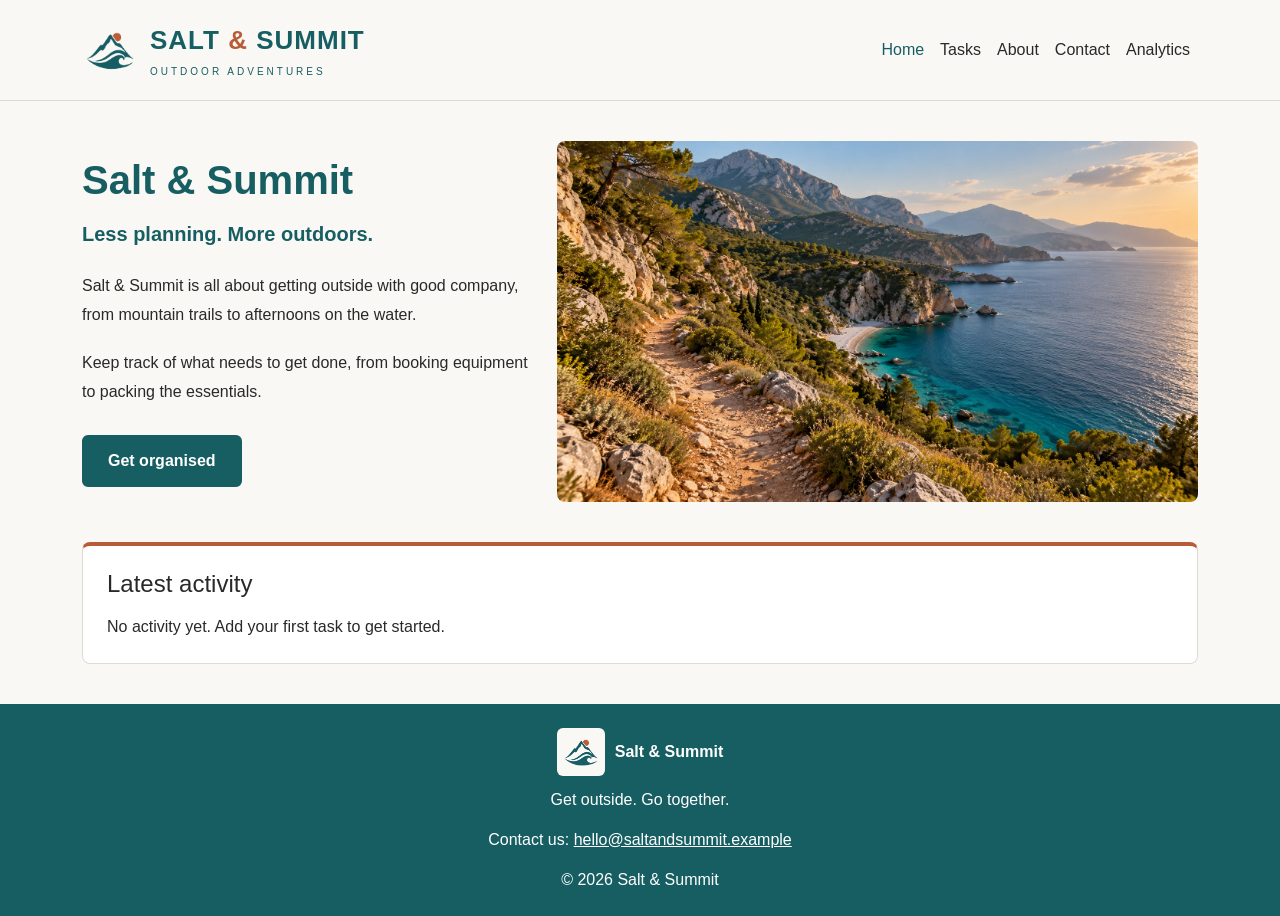
==== index.html @ 4702b555 "Add logo to shared header and footer" ====
<!DOCTYPE html>
<html lang="en">

<head>
    <meta charset="UTF-8">
    <meta name="viewport" content="width=device-width, initial-scale=1.0">
    <meta name="description" content="Plan outdoor activities with friends and keep track of what needs to get done.">
    <meta name="keywords" content="outdoor activities, hiking, SUP, cycling, task management">
    <meta name="author" content="Maria Tsakagianni">

    <title>Salt &amp; Summit | Home</title>

    <link href="https://cdn.jsdelivr.net/npm/bootstrap@5.3.8/dist/css/bootstrap.min.css" rel="stylesheet"
        integrity="sha384-sRIl4kxILFvY47J16cr9ZwB07vP4J8+LH7qKQnuqkuIAvNWLzeN8tE5YBujZqJLB" crossorigin="anonymous">

    <link rel="stylesheet" href="css/style.css">
</head>

<body>
    <header class="site-header sticky-top">
        <nav class="navbar navbar-expand-md" aria-label="Main navigation">
            <div class="container">
                <a class="navbar-brand" href="index.html">
                    <img class="brand-logo" src="images/logo.png" alt="">

                    <span class="brand-text">
                        <span class="brand-name">
                            SALT <span class="brand-symbol">&amp;</span> SUMMIT
                        </span>
                        <span class="brand-description">
                            OUTDOOR ADVENTURES
                        </span>
                    </span>
                </a>

                <button class="navbar-toggler" type="button" data-bs-toggle="collapse" data-bs-target="#main-menu"
                    aria-controls="main-menu" aria-expanded="false" aria-label="Toggle navigation menu">
                    <span class="navbar-toggler-icon"></span>
                </button>

                <div class="collapse navbar-collapse" id="main-menu">
                    <ul class="navbar-nav ms-auto">
                        <li class="nav-item">
                            <a class="nav-link active" href="index.html" aria-current="page">
                                Home
                            </a>
                        </li>
                        <li class="nav-item">
                            <a class="nav-link" href="tasks.html">Tasks</a>
                        </li>
                        <li class="nav-item">
                            <a class="nav-link" href="about.html">About</a>
                        </li>
                        <li class="nav-item">
                            <a class="nav-link" href="contact.html">Contact</a>
                        </li>
                        <li class="nav-item">
                            <a class="nav-link" href="analytics.html">
                                Analytics
                            </a>
                        </li>
                    </ul>
                </div>
            </div>
        </nav>
    </header>

    <main class="container">
        <section class="welcome" aria-labelledby="welcome-title">
            <div class="row align-items-center g-4">
                <div class="col-lg-5">
                    <h1 id="welcome-title">Salt &amp; Summit</h1>

                    <p class="welcome-tagline">
                        Less planning. More outdoors.
                    </p>

                    <p>
                        Salt &amp; Summit is all about getting outside
                        with good company, from mountain trails to
                        afternoons on the water.
                    </p>

                    <p>
                        Keep track of what needs to get done, from
                        booking equipment to packing the essentials.
                    </p>

                    <a class="btn adventure-button" href="tasks.html">
                        Get organised
                    </a>
                </div>

                <div class="col-lg-7">
                    <img class="landscape" src="images/coast.png"
                        alt="A coastal hiking trail overlooking the sea and mountains">
                </div>
            </div>
        </section>

        <section class="activity-section" aria-labelledby="activity-title">
            <h2 id="activity-title">Latest activity</h2>
            <p>No activity yet. Add your first task to get started.</p>
        </section>
    </main>

    <footer class="site-footer">
        <a class="footer-brand" href="index.html">
    <img class="footer-logo" src="images/logo.png" alt="">
    <span>Salt &amp; Summit</span>
</a>
        <p>Get outside. Go together.</p>

        <p>
            Contact us:
            <a href="mailto:hello@saltandsummit.example">
                hello@saltandsummit.example
            </a>
        </p>

        <p>&copy; 2026 Salt &amp; Summit</p>
    </footer>

    <script src="https://cdn.jsdelivr.net/npm/bootstrap@5.3.8/dist/js/bootstrap.bundle.min.js"
        integrity="sha384-FKyoEForCGlyvwx9Hj09JcYn3nv7wiPVlz7YYwJrWVcXK/BmnVDxM+D2scQbITxI"
        crossorigin="anonymous"></script>
</body>

</html>
---- css/style.css ----
body {
    font-family: Arial, sans-serif;
    background-color: #faf8f5;
    color: #292929;
}

/* Header and navigation */
.site-header {
    background-color: #faf8f5;
    border-bottom: 1px solid #dedbd5;
}

.site-header .navbar {
    padding-top: 16px;
    padding-bottom: 16px;
}

.site-header .navbar-brand {
    display: flex;
    align-items: center;
    gap: 12px;
    color: #175e63;
    text-decoration: none;
}

.brand-name {
    display: block;
    font-size: 26px;
    font-weight: bold;
    letter-spacing: 1px;
}

.brand-symbol {
    color: #b85c38;
}

.brand-description {
    display: block;
    margin-top: 4px;
    font-size: 10px;
    letter-spacing: 3px;
}

.site-header .nav-link {
    color: #292929;
}

.site-header .nav-link:hover,
.site-header .nav-link.active {
    color: #175e63;
}

/* Welcome section */
.welcome {
    padding: 40px 0;
}

.welcome h1 {
    margin-bottom: 12px;
    color: #175e63;
    font-size: 40px;
    font-weight: bold;
    line-height: 1.2;
}

.welcome p {
    margin-bottom: 20px;
    line-height: 1.8;
}

.welcome .welcome-tagline {
    color: #175e63;
    font-size: 20px;
    font-weight: bold;
}

.landscape {
    display: block;
    width: 100%;
    height: auto;
    border-radius: 8px;
}

/* Main action button */
.adventure-button {
    margin-top: 8px;
    padding: 12px 24px;
    background-color: #175e63;
    border: 2px solid #175e63;
    border-radius: 6px;
    color: #ffffff;
    font-weight: bold;
}

.adventure-button:hover,
.adventure-button:focus-visible {
    background-color: #11474b;
    border-color: #11474b;
    color: #ffffff;
}

/* Latest activity */
.activity-section {
    margin-bottom: 40px;
    padding: 24px;
    background-color: #ffffff;
    border: 1px solid #dedbd5;
    border-top: 4px solid #b85c38;
    border-radius: 8px;
}

.activity-section h2 {
    margin-bottom: 16px;
    font-size: 24px;
}

.activity-section p {
    margin-bottom: 0;
}

/* Footer */
.site-footer {
    padding: 24px;
    background-color: #175e63;
    color: #ffffff;
    text-align: center;
}

.site-footer a {
    color: #ffffff;
}

.site-footer p:last-child {
    margin-bottom: 0;
}

/* Team */
.team-section {
    margin-bottom: 40px;
}

.team-section h2 {
    color: #175e63;
    font-size: 28px;
}

.team-card {
    border: 1px solid #dedbd5;
    border-radius: 8px;
}

.team-card .card-body {
    padding: 24px;
}

.team-avatar {
    display: block;
    width: 120px;
    height: 120px;
    margin-bottom: 20px;
    border-radius: 50%;
    object-fit: cover;
}

.team-card h3 {
    font-size: 20px;
}

.team-role {
    color: #175e63;
    font-weight: bold;
}

/* Activities carousel */
.activities-section {
    margin-bottom: 40px;
}

.activities-section h2 {
    color: #175e63;
    font-size: 28px;
}

.activities-section .carousel-inner {
    border-radius: 8px;
}

.activities-section img {
    display: block;
    width: 100%;
    height: auto;
}

.activities-section .carousel-control-prev-icon,
.activities-section .carousel-control-next-icon {
    background-color: #175e63;
    border-radius: 50%;
    background-size: 60%;
}

/* About introduction */
.about-intro {
    padding: 40px 0;
}

.about-intro h1 {
    margin-bottom: 12px;
    color: #175e63;
    font-size: 36px;
    font-weight: bold;
}

.about-intro p {
    line-height: 1.8;
}

.about-intro .welcome-tagline {
    color: #175e63;
    font-size: 20px;
    font-weight: bold;
}

.about-intro .activities-section {
    margin-bottom: 0;
}

/* Brand logo */
.brand-logo {
    width: 56px;
    height: auto;
}

.footer-brand {
    display: inline-flex;
    align-items: center;
    gap: 10px;
    margin-bottom: 12px;
    text-decoration: none;
    font-weight: bold;
}

.footer-logo {
    width: 48px;
    height: auto;
    padding: 4px;
    background-color: #faf8f5;
    border-radius: 6px;
}

/* Navigation on smaller screens */
@media (max-width: 767.98px) {
    .brand-name {
        font-size: 22px;
    }

    .site-header .navbar {
        position: static;
    }

    .site-header .navbar-collapse {
        position: absolute;
        top: 100%;
        left: 0;
        width: 100%;
        max-height: 70vh;
        overflow-y: auto;
        background-color: rgba(250, 248, 245, 0.92);
        border-bottom: 1px solid #dedbd5;
        box-shadow: 0 6px 12px rgba(0, 0, 0, 0.08);
    }

    .site-header .navbar-nav {
        padding: 16px 24px;
    }

    .site-header .nav-link {
        padding: 14px 12px;
        border-radius: 4px;
    }

    .site-header .nav-link:hover,
    .site-header .nav-link.active {
        background-color: #edf3f2;
    }
}
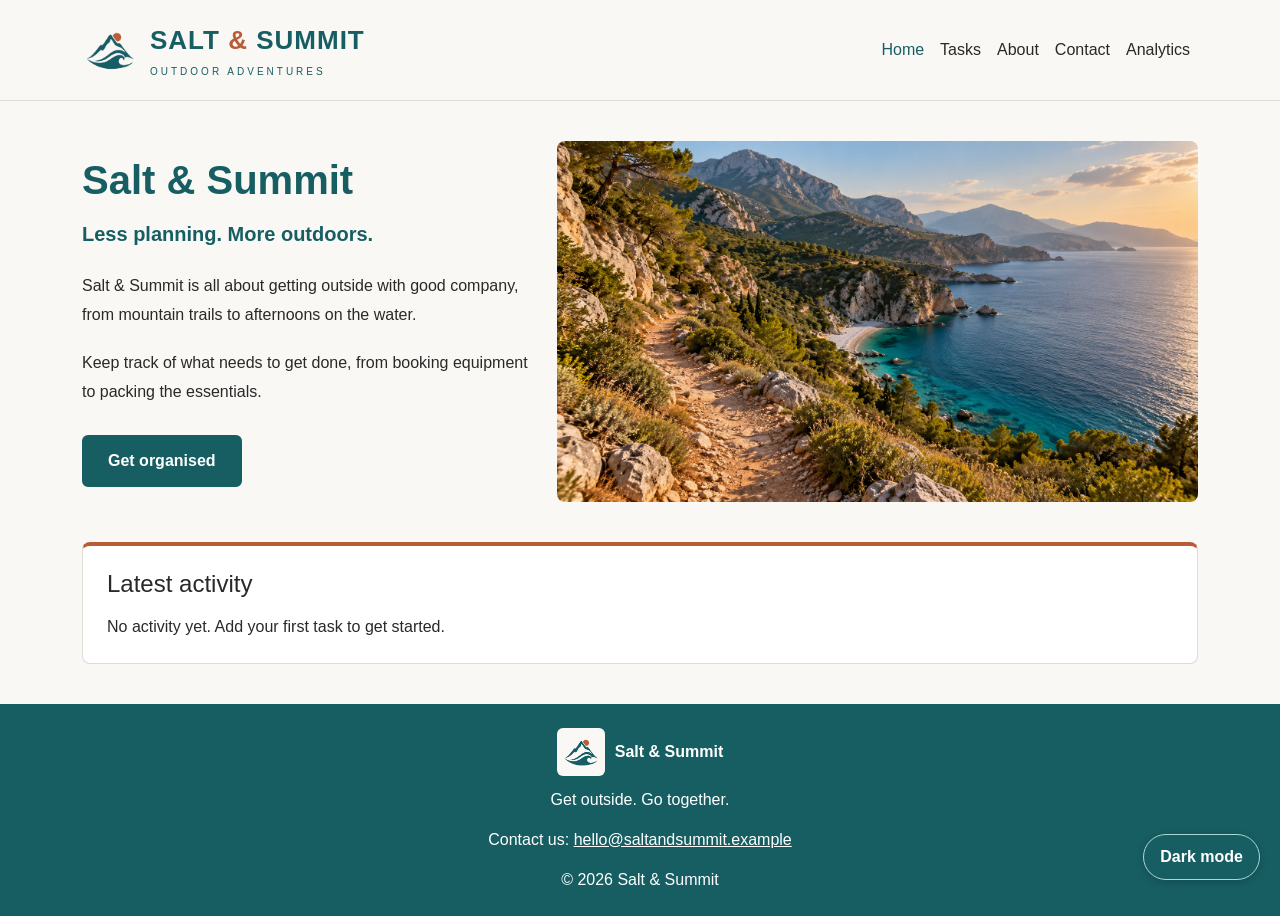
==== commit f1557073: "Add dark mode toggle and save theme preference" ====
--- a/index.html
+++ b/index.html
@@ -14,6 +14,7 @@
         integrity="sha384-sRIl4kxILFvY47J16cr9ZwB07vP4J8+LH7qKQnuqkuIAvNWLzeN8tE5YBujZqJLB" crossorigin="anonymous">
 
     <link rel="stylesheet" href="css/style.css">
+    <script src="js/main.js" defer></script>
 </head>
 
 <body>
@@ -59,11 +60,17 @@
                                 Analytics
                             </a>
                         </li>
+                        
                     </ul>
                 </div>
             </div>
         </nav>
     </header>
+
+    <button class="theme-toggle" id="theme-toggle" type="button"
+    aria-pressed="false">
+    Dark mode
+</button>
 
     <main class="container">
         <section class="welcome" aria-labelledby="welcome-title">
@@ -106,9 +113,9 @@
 
     <footer class="site-footer">
         <a class="footer-brand" href="index.html">
-    <img class="footer-logo" src="images/logo.png" alt="">
-    <span>Salt &amp; Summit</span>
-</a>
+            <img class="footer-logo" src="images/logo.png" alt="">
+            <span>Salt &amp; Summit</span>
+        </a>
         <p>Get outside. Go together.</p>
 
         <p>
--- a/css/style.css
+++ b/css/style.css
@@ -245,6 +245,45 @@
     padding: 4px;
     background-color: #faf8f5;
     border-radius: 6px;
+}
+
+/* Contact location */
+.location-section {
+    margin-bottom: 40px;
+}
+
+.location-section h2 {
+    color: #175e63;
+    font-size: 28px;
+}
+
+.location-map {
+    display: block;
+    width: 100%;
+    height: 350px;
+    border: 0;
+    border-radius: 8px;
+}
+
+/* Contact layout */
+.contact-layout {
+    padding: 40px 0;
+}
+
+.contact-form-section h1 {
+    margin-bottom: 12px;
+    color: #175e63;
+    font-size: 36px;
+    font-weight: bold;
+}
+
+.contact-form-section>p {
+    margin-bottom: 24px;
+    line-height: 1.8;
+}
+
+.contact-layout .location-section {
+    margin-bottom: 0;
 }
 
 /* Navigation on smaller screens */
@@ -282,4 +321,81 @@
     .site-header .nav-link.active {
         background-color: #edf3f2;
     }
-}+}
+
+/* Dark mode */
+body.dark-mode {
+    background-color: #182426;
+    color: #f2f2ee;
+}
+
+.dark-mode .site-header,
+.dark-mode .activity-section,
+.dark-mode .team-card {
+    background-color: #223235;
+    border-color: #526467;
+    color: #f2f2ee;
+}
+
+.dark-mode h1,
+.dark-mode h2,
+.dark-mode .welcome .welcome-tagline,
+.dark-mode .about-intro .welcome-tagline,
+.dark-mode .team-role,
+.dark-mode .site-header .navbar-brand,
+.dark-mode .site-header .nav-link {
+    color: #a9d9d5;
+}
+
+.dark-mode .site-header .nav-link:hover,
+.dark-mode .site-header .nav-link.active {
+    background-color: #30484b;
+    color: #ffffff;
+}
+
+.dark-mode .navbar-toggler {
+    background-color: #faf8f5;
+}
+
+.dark-mode .form-control {
+    background-color: #223235;
+    border-color: #829597;
+    color: #ffffff;
+}
+
+.dark-mode .form-control:focus {
+    background-color: #223235;
+    border-color: #a9d9d5;
+    color: #ffffff;
+    box-shadow: 0 0 0 4px rgba(169, 217, 213, 0.25);
+}
+
+@media (max-width: 767.98px) {
+    .dark-mode .site-header .navbar-collapse {
+        background-color: rgba(34, 50, 53, 0.95);
+        border-color: #526467;
+    }
+}
+
+.theme-toggle {
+    position: fixed;
+    right: 20px;
+    bottom: 20px;
+    z-index: 1030;
+    padding: 10px 16px;
+    background-color: #175e63;
+    border: 1px solid #a9d9d5;
+    border-radius: 24px;
+    color: #ffffff;
+    font-weight: bold;
+    box-shadow: 0 2px 8px rgba(0, 0, 0, 0.2);
+}
+
+.theme-toggle:hover {
+    background-color: #11474b;
+}
+
+.theme-toggle:focus-visible {
+    outline: 3px solid #b85c38;
+    outline-offset: 3px;
+}
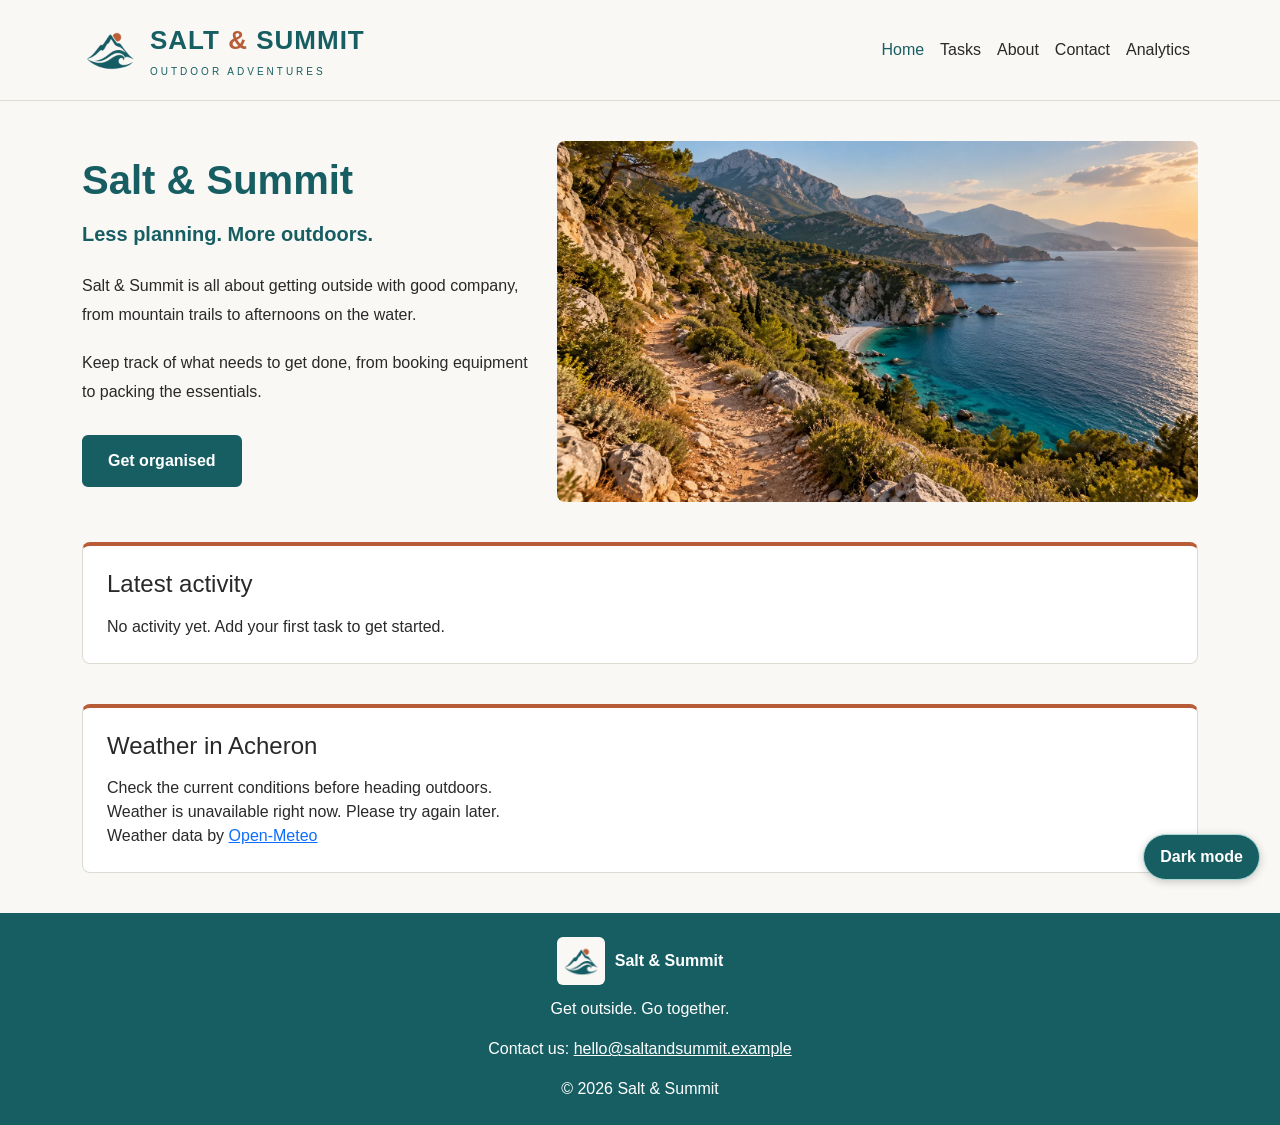
==== commit 43ed3903: "Add home activity and weather features and improve accessibility and perfomance" ====
--- a/index.html
+++ b/index.html
@@ -14,7 +14,13 @@
         integrity="sha384-sRIl4kxILFvY47J16cr9ZwB07vP4J8+LH7qKQnuqkuIAvNWLzeN8tE5YBujZqJLB" crossorigin="anonymous">
 
     <link rel="stylesheet" href="css/style.css">
+
+    <script src="https://cdn.jsdelivr.net/npm/bootstrap@5.3.8/dist/js/bootstrap.bundle.min.js"
+        integrity="sha384-FKyoEForCGlyvwx9Hj09JcYn3nv7wiPVlz7YYwJrWVcXK/BmnVDxM+D2scQbITxI" crossorigin="anonymous"
+        defer></script>
+
     <script src="js/main.js" defer></script>
+    <script src="js/home.js" defer></script>
 </head>
 
 <body>
@@ -22,7 +28,7 @@
         <nav class="navbar navbar-expand-md" aria-label="Main navigation">
             <div class="container">
                 <a class="navbar-brand" href="index.html">
-                    <img class="brand-logo" src="images/logo.png" alt="">
+                    <img class="brand-logo" src="images/logo.webp" width="168" height="168" alt="">
 
                     <span class="brand-text">
                         <span class="brand-name">
@@ -60,17 +66,16 @@
                                 Analytics
                             </a>
                         </li>
-                        
+
                     </ul>
                 </div>
             </div>
         </nav>
     </header>
 
-    <button class="theme-toggle" id="theme-toggle" type="button"
-    aria-pressed="false">
-    Dark mode
-</button>
+    <button class="theme-toggle" id="theme-toggle" type="button" aria-pressed="false">
+        Dark mode
+    </button>
 
     <main class="container">
         <section class="welcome" aria-labelledby="welcome-title">
@@ -99,7 +104,7 @@
                 </div>
 
                 <div class="col-lg-7">
-                    <img class="landscape" src="images/coast.png"
+                    <img class="landscape" src="images/coast.webp" width="1672" height="941" fetchpriority="high"
                         alt="A coastal hiking trail overlooking the sea and mountains">
                 </div>
             </div>
@@ -107,13 +112,49 @@
 
         <section class="activity-section" aria-labelledby="activity-title">
             <h2 id="activity-title">Latest activity</h2>
-            <p>No activity yet. Add your first task to get started.</p>
+
+            <ul id="activity-list"></ul>
+
+            <p id="activity-empty">
+                No activity yet. Add your first task to get started.
+            </p>
+        </section>
+
+        <section class="activity-section" aria-labelledby="weather-title">
+            <h2 id="weather-title">Weather in Acheron</h2>
+            <p>Check the current conditions before heading outdoors.</p>
+
+            <p id="weather-status" role="status">Loading weather...</p>
+
+            <div id="weather-details" hidden>
+                <div class="weather-overview">
+                    <span id="weather-icon" class="weather-icon" aria-hidden="true"></span>
+
+                    <div>
+                        <p class="weather-temperature">
+                            <span class="visually-hidden">Temperature:</span>
+                            <strong id="weather-temperature"></strong>
+                        </p>
+                        <p id="weather-description" class="weather-description"></p>
+                    </div>
+                </div>
+
+                <p class="weather-wind">
+                    <span aria-hidden="true">🍃</span>
+                    Wind speed: <strong id="weather-wind"></strong>
+                </p>
+            </div>
+
+            <p>
+                Weather data by
+                <a href="https://open-meteo.com/">Open-Meteo</a>
+            </p>
         </section>
     </main>
 
     <footer class="site-footer">
         <a class="footer-brand" href="index.html">
-            <img class="footer-logo" src="images/logo.png" alt="">
+            <img class="footer-logo" src="images/logo.webp" width="168" height="168" alt="">
             <span>Salt &amp; Summit</span>
         </a>
         <p>Get outside. Go together.</p>
@@ -128,9 +169,7 @@
         <p>&copy; 2026 Salt &amp; Summit</p>
     </footer>
 
-    <script src="https://cdn.jsdelivr.net/npm/bootstrap@5.3.8/dist/js/bootstrap.bundle.min.js"
-        integrity="sha384-FKyoEForCGlyvwx9Hj09JcYn3nv7wiPVlz7YYwJrWVcXK/BmnVDxM+D2scQbITxI"
-        crossorigin="anonymous"></script>
+
 </body>
 
 </html>
--- a/css/style.css
+++ b/css/style.css
@@ -241,7 +241,7 @@
 
 .footer-logo {
     width: 48px;
-    height: auto;
+    height: 48px;
     padding: 4px;
     background-color: #faf8f5;
     border-radius: 6px;
@@ -357,13 +357,15 @@
     background-color: #faf8f5;
 }
 
-.dark-mode .form-control {
+.dark-mode .form-control,
+.dark-mode .form-select {
     background-color: #223235;
     border-color: #829597;
     color: #ffffff;
 }
 
-.dark-mode .form-control:focus {
+.dark-mode .form-control:focus,
+.dark-mode .form-select:focus {
     background-color: #223235;
     border-color: #a9d9d5;
     color: #ffffff;
@@ -399,3 +401,161 @@
     outline: 3px solid #b85c38;
     outline-offset: 3px;
 }
+
+/* Task status labels */
+.task-status {
+    display: inline-block;
+    padding: 5px 10px;
+    border-radius: 16px;
+    font-size: 14px;
+    font-weight: bold;
+}
+
+.status-completed {
+    background-color: #175e63;
+    color: #ffffff;
+}
+
+.status-pending {
+    background-color: #f5e4cf;
+    color: #704315;
+}
+
+/* Bootstrap table colours in dark mode */
+.dark-mode .table {
+    --bs-table-bg: #223235;
+    --bs-table-color: #f2f2ee;
+    --bs-table-border-color: #526467;
+}
+
+.dark-mode .btn-outline-secondary {
+    --bs-btn-color: #d2dcdd;
+    --bs-btn-border-color: #a3b4b6;
+}
+
+.dark-mode .btn-outline-success {
+    --bs-btn-color: #a9d9b5;
+    --bs-btn-border-color: #a9d9b5;
+    --bs-btn-disabled-color: #a9d9b5;
+    --bs-btn-disabled-border-color: #a9d9b5;
+}
+
+.dark-mode .btn-outline-danger {
+    --bs-btn-color: #ffabb3;
+    --bs-btn-border-color: #ffabb3;
+}
+
+.dark-mode .form-select {
+    color-scheme: dark;
+    --bs-form-select-bg-img: url("data:image/svg+xml,%3csvg xmlns='http://www.w3.org/2000/svg' viewBox='0 0 16 16'%3e%3cpath fill='none' stroke='%23f2f2ee' stroke-linecap='round' stroke-linejoin='round' stroke-width='2' d='m2 5 6 6 6-6'/%3e%3c/svg%3e");
+}
+
+.dark-mode .form-control {
+    color-scheme: dark;
+}
+
+.dark-mode .form-control::placeholder {
+    color: #bdcbcd;
+    opacity: 1;
+}
+
+.status-progress {
+    background-color: #dcecf8;
+    color: #234e70;
+}
+
+/* Task status chart */
+.chart-row {
+    margin-top: 20px;
+}
+
+.chart-row label {
+    display: block;
+    margin-bottom: 6px;
+    font-weight: bold;
+}
+
+.chart-row meter {
+    display: block;
+    width: 100%;
+    height: 28px;
+}
+
+.weather-overview {
+    display: flex;
+    align-items: center;
+    gap: 20px;
+    margin: 24px 0;
+}
+
+.weather-icon {
+    font-size: 64px;
+    line-height: 1;
+}
+
+.weather-overview .weather-temperature {
+    font-size: 40px;
+    line-height: 1.2;
+    margin-bottom: 4px;
+}
+
+.weather-description {
+    margin-bottom: 0;
+}
+
+.weather-wind {
+    padding-top: 16px;
+    border-top: 1px solid #d8dedd;
+}
+
+body.dark-mode .weather-wind {
+    border-color: #526467;
+}
+
+.social-links {
+    display: flex;
+    flex-wrap: wrap;
+    gap: 12px;
+}
+
+.social-links a {
+    display: inline-flex;
+    align-items: center;
+    gap: 10px;
+    padding: 10px 16px;
+    border: 1px solid currentColor;
+    border-radius: 8px;
+    color: #175e63;
+    text-decoration: none;
+}
+
+.social-links i {
+    font-size: 22px;
+}
+
+.social-links a:hover {
+    background-color: #175e63;
+    color: #fff;
+}
+
+.social-links a:focus-visible {
+    outline: 3px solid #b85c38;
+    outline-offset: 3px;
+}
+
+body.dark-mode .social-links a {
+    color: #a9d9d5;
+}
+
+body.dark-mode .social-links a:hover {
+    background-color: #a9d9d5;
+    color: #182426;
+}
+
+body.dark-mode main a:not(.btn) {
+    color: #a9d9d5;
+}
+
+body.dark-mode main a:not(.btn):hover {
+    color: #ffffff;
+}
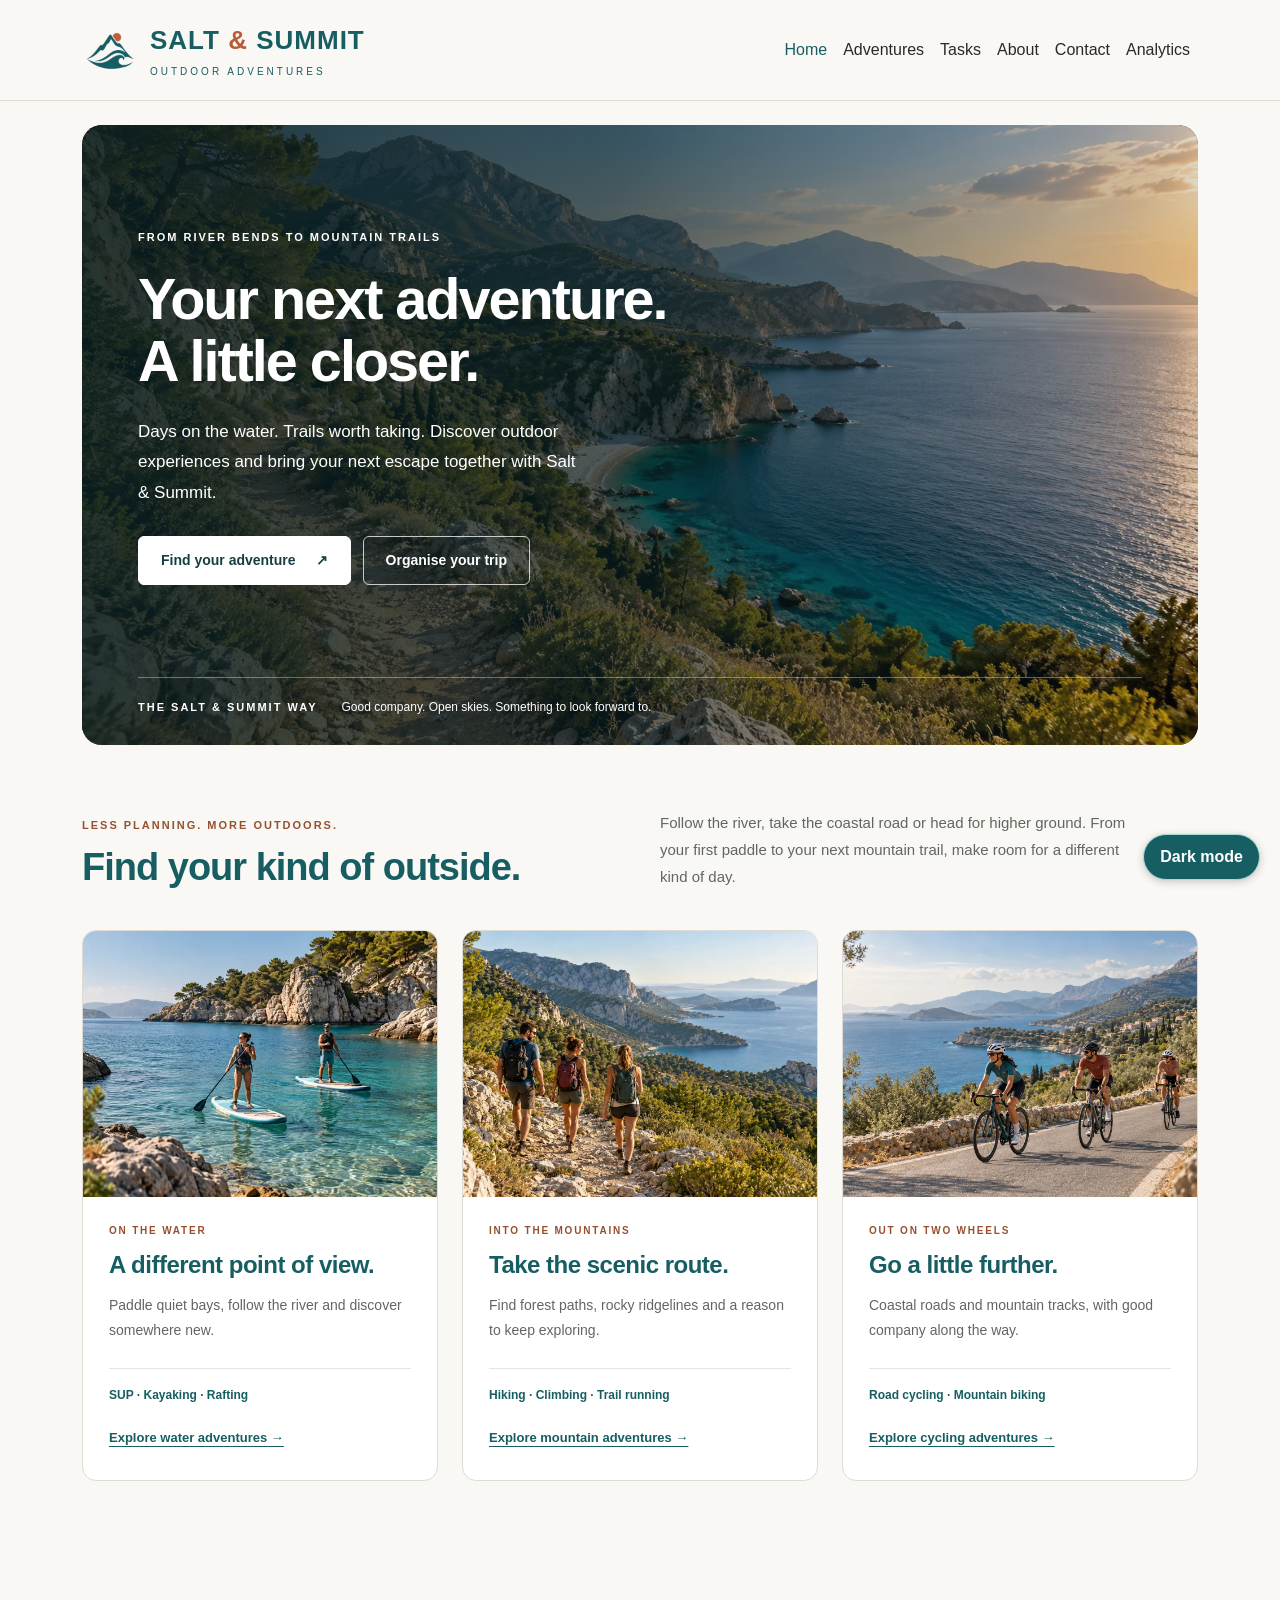
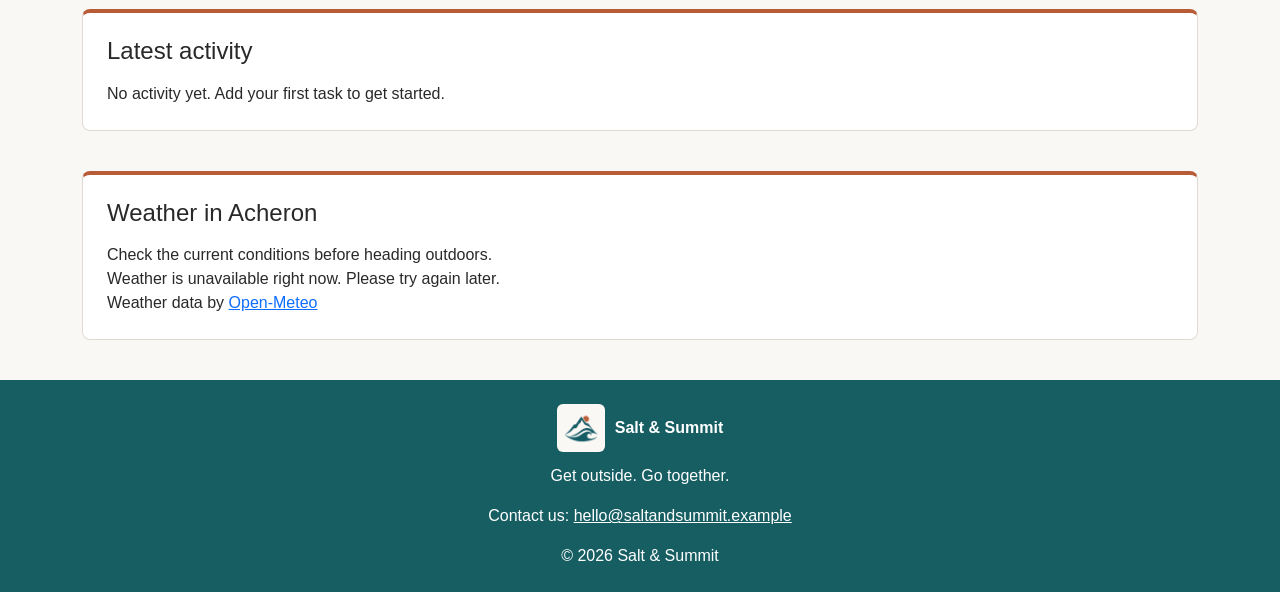
==== commit 90e4fa3a: "Redesign Home and add adventure catalogue with favourites and task planning" ====
--- a/index.html
+++ b/index.html
@@ -53,6 +53,9 @@
                             </a>
                         </li>
                         <li class="nav-item">
+                            <a class="nav-link" href="adventures.html">Adventures</a>
+                        </li>
+                        <li class="nav-item">
                             <a class="nav-link" href="tasks.html">Tasks</a>
                         </li>
                         <li class="nav-item">
@@ -78,37 +81,131 @@
     </button>
 
     <main class="container">
-        <section class="welcome" aria-labelledby="welcome-title">
-            <div class="row align-items-center g-4">
-                <div class="col-lg-5">
-                    <h1 id="welcome-title">Salt &amp; Summit</h1>
-
-                    <p class="welcome-tagline">
-                        Less planning. More outdoors.
-                    </p>
-
-                    <p>
-                        Salt &amp; Summit is all about getting outside
-                        with good company, from mountain trails to
-                        afternoons on the water.
-                    </p>
-
-                    <p>
-                        Keep track of what needs to get done, from
-                        booking equipment to packing the essentials.
-                    </p>
-
-                    <a class="btn adventure-button" href="tasks.html">
-                        Get organised
+        <section class="home-hero" aria-labelledby="welcome-title">
+            <img class="home-hero-image" src="images/coast.webp" width="1672" height="941" fetchpriority="high"
+                alt="A coastal hiking trail overlooking the sea and mountains">
+
+            <div class="home-hero-content">
+                <p class="hero-eyebrow">FROM RIVER BENDS TO MOUNTAIN TRAILS</p>
+
+                <h1 id="welcome-title">
+                    Your next adventure.<br>
+                    A little closer.
+                </h1>
+
+                <p class="hero-description">
+                    Days on the water. Trails worth taking.
+                    Discover outdoor experiences and bring
+                    your next escape together with Salt &amp; Summit.
+                </p>
+
+                <div class="hero-actions">
+                    <a class="btn hero-primary" href="adventures.html">
+                        Find your adventure
+                        <span aria-hidden="true">↗</span>
                     </a>
-                </div>
-
-                <div class="col-lg-7">
-                    <img class="landscape" src="images/coast.webp" width="1672" height="941" fetchpriority="high"
-                        alt="A coastal hiking trail overlooking the sea and mountains">
-                </div>
-            </div>
-        </section>
+
+                    <a class="btn hero-secondary" href="tasks.html">
+                        Organise your trip
+                    </a>
+                </div>
+            </div>
+
+            <div class="hero-caption">
+                <span class="hero-caption-label">THE SALT &amp; SUMMIT WAY</span>
+                <span>Good company. Open skies. Something to look forward to.</span>
+            </div>
+        </section>
+
+        <section class="home-introduction" id="explore" aria-labelledby="explore-title">
+
+            <div>
+                <p class="section-eyebrow">LESS PLANNING. MORE OUTDOORS.</p>
+                <h2 id="explore-title">Find your kind of outside.</h2>
+            </div>
+
+            <p>
+                Follow the river, take the coastal road or head for higher ground.
+                From your first paddle to your next mountain trail,
+                make room for a different kind of day.
+            </p>
+        </section>
+
+        <section class="home-collections" aria-labelledby="collections-title">
+            <h2 id="collections-title" class="visually-hidden">
+                Explore our outdoor activities
+            </h2>
+
+            <div class="row g-4">
+                <div class="col-md-4">
+                    <article class="collection-card">
+                        <img src="images/sup-800.webp" width="800" height="450" loading="lazy"
+                            alt="Two paddleboarders exploring a calm coastal bay">
+
+                        <div class="collection-card-content">
+                            <p class="collection-label">ON THE WATER</p>
+                            <h3>A different point of view.</h3>
+                            <p>
+                                Paddle quiet bays, follow the river
+                                and discover somewhere new.
+                            </p>
+                            <span class="collection-activities">
+                                SUP · Kayaking · Rafting
+                            </span>
+                            <a class="collection-link" href="adventures.html?category=water">
+                                Explore water adventures →
+                            </a>
+                        </div>
+                    </article>
+                </div>
+
+                <div class="col-md-4">
+                    <article class="collection-card">
+                        <img src="images/hiking.webp" width="1672" height="941" loading="lazy"
+                            alt="Three hikers following a rocky trail above the sea">
+
+                        <div class="collection-card-content">
+                            <p class="collection-label">INTO THE MOUNTAINS</p>
+                            <h3>Take the scenic route.</h3>
+                            <p>
+                                Find forest paths, rocky ridgelines
+                                and a reason to keep exploring.
+                            </p>
+                            <span class="collection-activities">
+                                Hiking · Climbing · Trail running
+                            </span>
+                            <a class="collection-link" href="adventures.html?category=mountain">
+                                Explore mountain adventures →
+                            </a>
+                        </div>
+                    </article>
+                </div>
+
+                <div class="col-md-4">
+                    <article class="collection-card">
+                        <img src="images/cycling.webp" width="1672" height="941" loading="lazy"
+                            alt="Three cyclists riding along a sunny coastal road">
+
+                        <div class="collection-card-content">
+                            <p class="collection-label">OUT ON TWO WHEELS</p>
+                            <h3>Go a little further.</h3>
+                            <p>
+                                Coastal roads and mountain tracks,
+                                with good company along the way.
+                            </p>
+                            <span class="collection-activities">
+                                Road cycling · Mountain biking
+                            </span>
+                            <a class="collection-link" href="adventures.html?category=cycling">
+                                Explore cycling adventures →
+                            </a>
+                        </div>
+                    </article>
+                </div>
+            </div>
+        </section>
+
+        <div class="home-dashboard"></div>
 
         <section class="activity-section" aria-labelledby="activity-title">
             <h2 id="activity-title">Latest activity</h2>
@@ -150,6 +247,7 @@
                 <a href="https://open-meteo.com/">Open-Meteo</a>
             </p>
         </section>
+        </div>
     </main>
 
     <footer class="site-footer">
--- a/css/style.css
+++ b/css/style.css
@@ -558,4 +558,752 @@
 
 body.dark-mode main a:not(.btn):hover {
     color: #ffffff;
+}
+
+/* Home hero: the overlay keeps text readable over the photograph. */
+.home-hero {
+    position: relative;
+    isolation: isolate;
+    display: flex;
+    align-items: center;
+    min-height: 620px;
+    margin-top: 24px;
+    overflow: hidden;
+    border-radius: 20px;
+    background-color: #173f43;
+    color: #ffffff;
+}
+
+.home-hero-image {
+    position: absolute;
+    inset: 0;
+    z-index: -2;
+    width: 100%;
+    height: 100%;
+    object-fit: cover;
+    object-position: center;
+}
+
+.home-hero::before {
+    content: "";
+    position: absolute;
+    inset: 0;
+    z-index: -1;
+    background: linear-gradient(
+        90deg,
+        rgba(9, 31, 34, 0.88) 0%,
+        rgba(9, 31, 34, 0.65) 48%,
+        rgba(9, 31, 34, 0.12) 100%
+    );
+}
+
+.home-hero-content {
+    max-width: 690px;
+    padding: 64px 56px 120px;
+}
+
+.hero-eyebrow,
+.section-eyebrow,
+.hero-caption-label {
+    font-size: 11px;
+    font-weight: bold;
+    line-height: 1.6;
+    letter-spacing: 2px;
+}
+
+.hero-eyebrow {
+    margin-bottom: 22px;
+    color: #ffffff;
+}
+
+.home-hero h1 {
+    margin-bottom: 24px;
+    font-size: clamp(36px, 4.5vw, 60px);
+    font-weight: bold;
+    line-height: 1.08;
+    letter-spacing: -2px;
+}
+
+.hero-description {
+    max-width: 450px;
+    margin-bottom: 28px;
+    font-size: 17px;
+    line-height: 1.8;
+}
+
+.hero-actions {
+    display: flex;
+    flex-wrap: wrap;
+    gap: 12px;
+}
+
+.hero-actions .btn {
+    display: inline-flex;
+    align-items: center;
+    justify-content: center;
+    gap: 20px;
+    min-height: 48px;
+    padding: 13px 22px;
+    border-radius: 6px;
+    font-size: 14px;
+    font-weight: bold;
+}
+
+.hero-primary {
+    border: 1px solid #ffffff;
+    background-color: #ffffff;
+    color: #173f43;
+}
+
+.hero-primary:hover {
+    border-color: #f3e6d7;
+    background-color: #f3e6d7;
+    color: #173f43;
+}
+
+.hero-secondary {
+    border: 1px solid rgba(255, 255, 255, 0.75);
+    background-color: transparent;
+    color: #ffffff;
+}
+
+.hero-secondary:hover {
+    border-color: #ffffff;
+    background-color: rgba(255, 255, 255, 0.14);
+    color: #ffffff;
+}
+
+.hero-actions .btn:focus-visible {
+    outline: 3px solid #f5c99f;
+    outline-offset: 4px;
+}
+
+.hero-caption {
+    position: absolute;
+    right: 56px;
+    bottom: 28px;
+    left: 56px;
+    display: flex;
+    flex-wrap: wrap;
+    align-items: center;
+    gap: 12px 24px;
+    padding-top: 20px;
+    border-top: 1px solid rgba(255, 255, 255, 0.35);
+    font-size: 12px;
+    line-height: 1.6;
+}
+
+/* Introduce the activity collection with a different layout from dashboard panels. */
+.home-introduction {
+    display: grid;
+    grid-template-columns: 1fr 1fr;
+    align-items: end;
+    gap: 40px;
+    padding: 64px 0 40px;
+    scroll-margin-top: 120px;
+}
+
+.section-eyebrow {
+    margin-bottom: 12px;
+    color: #96502f;
+}
+
+.home-introduction h2 {
+    margin: 0;
+    color: #175e63;
+    font-size: clamp(28px, 3vw, 38px);
+    font-weight: bold;
+    line-height: 1.15;
+    letter-spacing: -1px;
+}
+
+.home-introduction > p {
+    max-width: 480px;
+    margin: 0;
+    color: #626660;
+    font-size: 15px;
+    line-height: 1.8;
+}
+
+body.dark-mode .section-eyebrow {
+    color: #f0b58c;
+}
+
+body.dark-mode .home-introduction h2 {
+    color: #a9d9d5;
+}
+
+body.dark-mode .home-introduction > p {
+    color: #c4cecb;
+}
+
+@media (max-width: 767.98px) {
+    .home-hero {
+        min-height: 570px;
+        margin-top: 16px;
+        border-radius: 14px;
+    }
+
+    .home-hero::before {
+        background: linear-gradient(
+            90deg,
+            rgba(9, 31, 34, 0.88),
+            rgba(9, 31, 34, 0.55)
+        );
+    }
+
+    .home-hero-content {
+        padding: 36px 24px 140px;
+    }
+
+    .home-hero h1 {
+        letter-spacing: -1px;
+    }
+
+    .hero-eyebrow {
+        font-size: 10px;
+        letter-spacing: 1.5px;
+    }
+
+    .hero-description {
+        font-size: 15px;
+    }
+
+    .hero-caption {
+        right: 24px;
+        bottom: 24px;
+        left: 24px;
+        gap: 8px;
+    }
+
+    .home-introduction {
+        grid-template-columns: 1fr;
+        gap: 20px;
+        padding-top: 40px;
+    }
+}
+
+/* Activity collections introduce the catalogue through consistent image cards. */
+.home-collections {
+    margin-bottom: 64px;
+}
+
+.collection-card {
+    height: 100%;
+    overflow: hidden;
+    border: 1px solid #dedbd5;
+    border-radius: 14px;
+    background-color: #ffffff;
+}
+
+.collection-card > img {
+    display: block;
+    width: 100%;
+    aspect-ratio: 4 / 3;
+    height: auto;
+    object-fit: cover;
+}
+
+.collection-card-content {
+    padding: 26px;
+}
+
+.collection-label {
+    margin-bottom: 12px;
+    color: #96502f;
+    font-size: 10px;
+    font-weight: bold;
+    letter-spacing: 1.8px;
+    line-height: 1.6;
+}
+
+.collection-card h3 {
+    margin-bottom: 14px;
+    color: #175e63;
+    font-size: 24px;
+    font-weight: bold;
+    line-height: 1.2;
+    letter-spacing: -0.5px;
+}
+
+.collection-card-content > p:not(.collection-label) {
+    margin-bottom: 24px;
+    color: #626660;
+    font-size: 14px;
+    line-height: 1.8;
+}
+
+.collection-activities {
+    display: block;
+    padding-top: 16px;
+    border-top: 1px solid #e8e5df;
+    color: #175e63;
+    font-size: 12px;
+    font-weight: bold;
+    line-height: 1.8;
+}
+
+body.dark-mode .collection-card {
+    border-color: #526467;
+    background-color: #223235;
+}
+
+body.dark-mode .collection-label {
+    color: #f0b58c;
+}
+
+body.dark-mode .collection-card h3,
+body.dark-mode .collection-activities {
+    color: #a9d9d5;
+}
+
+body.dark-mode .collection-card-content > p:not(.collection-label) {
+    color: #c4cecb;
+}
+
+body.dark-mode .collection-activities {
+    border-color: #526467;
+}
+
+/* Group personal activity and live weather without changing their JavaScript IDs. */
+.home-dashboard {
+    display: grid;
+    grid-template-columns: 1.2fr 1fr;
+    gap: 24px;
+    margin-bottom: 64px;
+}
+
+.home-dashboard .activity-section {
+    margin-bottom: 0;
+    padding: 32px;
+    border-top: 1px solid #dedbd5;
+    border-radius: 14px;
+}
+
+.home-dashboard h2 {
+    color: #175e63;
+    font-size: 24px;
+    font-weight: bold;
+    letter-spacing: -0.5px;
+}
+
+.home-dashboard #activity-list {
+    margin: 0;
+    padding-left: 20px;
+}
+
+.home-dashboard #activity-list li {
+    padding: 12px 0;
+    border-bottom: 1px solid #e8e5df;
+    font-size: 14px;
+    line-height: 1.7;
+}
+
+.home-dashboard #activity-list li:last-child {
+    border-bottom: 0;
+}
+
+.home-dashboard #activity-empty,
+.home-dashboard #weather-status {
+    font-size: 14px;
+    line-height: 1.8;
+}
+
+.home-dashboard .weather-overview {
+    margin: 28px 0;
+}
+
+body.dark-mode .home-dashboard .activity-section,
+body.dark-mode .home-dashboard #activity-list li {
+    border-color: #526467;
+}
+
+body.dark-mode .home-dashboard h2 {
+    color: #a9d9d5;
+}
+
+@media (max-width: 767.98px) {
+    .home-dashboard {
+        grid-template-columns: 1fr;
+        margin-bottom: 40px;
+    }
+
+    .home-dashboard .activity-section {
+        padding: 24px;
+    }
+}
+
+/* Catalogue controls remain visible as one group and stack on small screens. */
+.adventure-toolbar {
+    display: grid;
+    grid-template-columns: 2fr 1fr 1fr;
+    gap: 20px;
+    margin-bottom: 24px;
+    padding: 24px;
+    border: 1px solid #dedbd5;
+    border-radius: 14px;
+    background-color: #ffffff;
+}
+
+.adventure-toolbar > div {
+    min-width: 0;
+}
+
+.adventure-toolbar .form-label {
+    color: #175e63;
+    font-size: 13px;
+    font-weight: bold;
+}
+
+.adventure-toolbar .form-control,
+.adventure-toolbar .form-select {
+    min-height: 46px;
+}
+
+#adventure-count {
+    margin-bottom: 24px;
+    color: #626660;
+    font-size: 14px;
+}
+
+#adventure-grid {
+    margin-bottom: 64px;
+}
+
+.adventure-card {
+    display: flex;
+    flex-direction: column;
+    height: 100%;
+    overflow: hidden;
+    border: 1px solid #dedbd5;
+    border-radius: 14px;
+    background-color: #ffffff;
+}
+
+.adventure-card > img {
+    display: block;
+    width: 100%;
+    height: auto;
+    aspect-ratio: 16 / 10;
+    object-fit: cover;
+}
+
+.adventure-card-content {
+    display: flex;
+    flex: 1;
+    flex-direction: column;
+    padding: 26px;
+}
+
+.adventure-card h3 {
+    margin-bottom: 8px;
+    color: #175e63;
+    font-size: 24px;
+    font-weight: bold;
+    line-height: 1.2;
+    letter-spacing: -0.5px;
+}
+
+.adventure-location {
+    margin-bottom: 16px;
+    color: #626660;
+    font-size: 13px;
+}
+
+.adventure-description {
+    margin-bottom: 24px;
+    font-size: 14px;
+    line-height: 1.8;
+}
+
+.adventure-meta {
+    display: flex;
+    flex-wrap: wrap;
+    gap: 8px;
+    margin-top: auto;
+    margin-bottom: 20px;
+    padding: 0;
+    list-style: none;
+}
+
+.adventure-meta li {
+    padding: 6px 10px;
+    border-radius: 4px;
+    background-color: #edf3ef;
+    color: #24534d;
+    font-size: 12px;
+}
+
+.adventure-price {
+    margin: 0;
+    padding-top: 18px;
+    border-top: 1px solid #e8e5df;
+    color: #175e63;
+    font-size: 16px;
+    font-weight: bold;
+}
+
+#adventure-empty {
+    margin-bottom: 64px;
+    padding: 32px;
+    border: 1px dashed #9caaa5;
+    border-radius: 14px;
+    text-align: center;
+    line-height: 1.8;
+}
+
+body.dark-mode .adventure-toolbar,
+body.dark-mode .adventure-card {
+    border-color: #526467;
+    background-color: #223235;
+}
+
+body.dark-mode .adventure-toolbar .form-label,
+body.dark-mode .adventure-card h3,
+body.dark-mode .adventure-price {
+    color: #a9d9d5;
+}
+
+body.dark-mode #adventure-count,
+body.dark-mode .adventure-location {
+    color: #c4cecb;
+}
+
+body.dark-mode .adventure-meta li {
+    background-color: #30484b;
+    color: #d7eee8;
+}
+
+body.dark-mode .adventure-price {
+    border-color: #526467;
+}
+
+@media (max-width: 767.98px) {
+    .adventure-toolbar {
+        grid-template-columns: 1fr;
+        gap: 16px;
+        padding: 20px;
+    }
+
+    #adventure-grid {
+        margin-bottom: 40px;
+    }
+}
+
+/* Saved adventures use a toggle button with a visible and accessible state. */
+.adventure-save {
+    width: 100%;
+    padding: 11px 16px;
+    border: 1px solid #175e63;
+    background-color: transparent;
+    color: #175e63;
+    font-size: 14px;
+    font-weight: bold;
+}
+
+.adventure-save:hover,
+.adventure-save[aria-pressed="true"] {
+    border-color: #175e63;
+    background-color: #175e63;
+    color: #ffffff;
+}
+
+.adventure-save:focus-visible {
+    outline: 3px solid #b85c38;
+    outline-offset: 3px;
+}
+
+body.dark-mode .adventure-save {
+    border-color: #a9d9d5;
+    color: #a9d9d5;
+}
+
+body.dark-mode .adventure-save:hover,
+body.dark-mode .adventure-save[aria-pressed="true"] {
+    border-color: #a9d9d5;
+    background-color: #a9d9d5;
+    color: #182426;
+}
+
+.adventure-details {
+    width: 100%;
+    padding: 11px 16px;
+    border: 1px solid #175e63;
+    background-color: #175e63;
+    color: #ffffff;
+    font-size: 14px;
+    font-weight: bold;
+}
+
+.adventure-details:hover {
+    border-color: #11474b;
+    background-color: #11474b;
+    color: #ffffff;
+}
+
+.adventure-details:focus-visible {
+    outline: 3px solid #b85c38;
+    outline-offset: 3px;
+}
+
+.adventure-modal-content {
+    border: 1px solid #dedbd5;
+    border-radius: 16px;
+    background-color: #faf8f5;
+    color: #292929;
+}
+
+.adventure-modal-content .modal-header,
+.adventure-modal-content .modal-body,
+.adventure-modal-content .modal-footer {
+    padding: 24px;
+}
+
+.adventure-modal-content .modal-header,
+.adventure-modal-content .modal-footer {
+    border-color: #dedbd5;
+}
+
+.adventure-modal-content .modal-title,
+.adventure-modal-content h3 {
+    color: #175e63;
+    font-weight: bold;
+}
+
+.adventure-modal-content .modal-body > p {
+    line-height: 1.8;
+}
+
+/* A definition list pairs each practical detail with its label. */
+.adventure-facts {
+    display: grid;
+    grid-template-columns: repeat(2, minmax(0, 1fr));
+    gap: 20px;
+    margin: 24px 0 32px;
+    padding: 24px;
+    border-radius: 10px;
+    background-color: #edf3ef;
+}
+
+.adventure-facts dt {
+    margin-bottom: 6px;
+    color: #52635c;
+    font-size: 12px;
+}
+
+.adventure-facts dd {
+    margin: 0;
+    color: #175e63;
+    font-size: 16px;
+    font-weight: bold;
+}
+
+body.dark-mode .adventure-modal-content {
+    border-color: #526467;
+    background-color: #223235;
+    color: #f2f2ee;
+}
+
+body.dark-mode .adventure-modal-content .modal-header,
+body.dark-mode .adventure-modal-content .modal-footer {
+    border-color: #526467;
+}
+
+body.dark-mode .adventure-modal-content .modal-title,
+body.dark-mode .adventure-modal-content h3,
+body.dark-mode .adventure-facts dd {
+    color: #a9d9d5;
+}
+
+body.dark-mode .adventure-facts {
+    background-color: #30484b;
+}
+
+body.dark-mode .adventure-facts dt {
+    color: #c4cecb;
+}
+
+body.dark-mode .adventure-modal-content .btn-close {
+    filter: invert(1);
+}
+
+body.dark-mode .adventure-modal-content .btn-outline-secondary {
+    border-color: #c4cecb;
+    color: #f2f2ee;
+}
+
+body.dark-mode .adventure-modal-content .btn-outline-secondary:hover {
+    background-color: #c4cecb;
+    color: #182426;
+}
+
+@media (max-width: 575.98px) {
+    .adventure-facts {
+        gap: 16px;
+        padding: 16px;
+    }
+}
+
+/* Keep the planning form compact while allowing the modal body to scroll. */
+#adventure-plan-form {
+    max-width: 380px;
+    margin-top: 20px;
+}
+
+#adventure-plan-feedback {
+    color: #175e63;
+    font-weight: bold;
+    line-height: 1.7;
+}
+
+.adventure-tasks-link {
+    display: inline-block;
+    padding: 8px 0;
+    color: #175e63;
+    font-weight: bold;
+}
+
+.adventure-tasks-link:hover {
+    color: #11474b;
+}
+
+.adventure-tasks-link:focus-visible {
+    outline: 3px solid #b85c38;
+    outline-offset: 3px;
+}
+
+body.dark-mode #adventure-plan-feedback,
+body.dark-mode .adventure-tasks-link {
+    color: #a9d9d5;
+}
+
+body.dark-mode .adventure-tasks-link:hover {
+    color: #ffffff;
+}
+
+.collection-link {
+    display: inline-block;
+    margin-top: 16px;
+    padding: 6px 0;
+    color: #175e63;
+    font-size: 13px;
+    font-weight: bold;
+    text-underline-offset: 4px;
+}
+
+.collection-link:hover {
+    color: #11474b;
+}
+
+.collection-link:focus-visible {
+    outline: 3px solid #b85c38;
+    outline-offset: 3px;
+}
+
+body.dark-mode .collection-link {
+    color: #a9d9d5;
+}
+
+body.dark-mode .collection-link:hover {
+    color: #ffffff;
 }
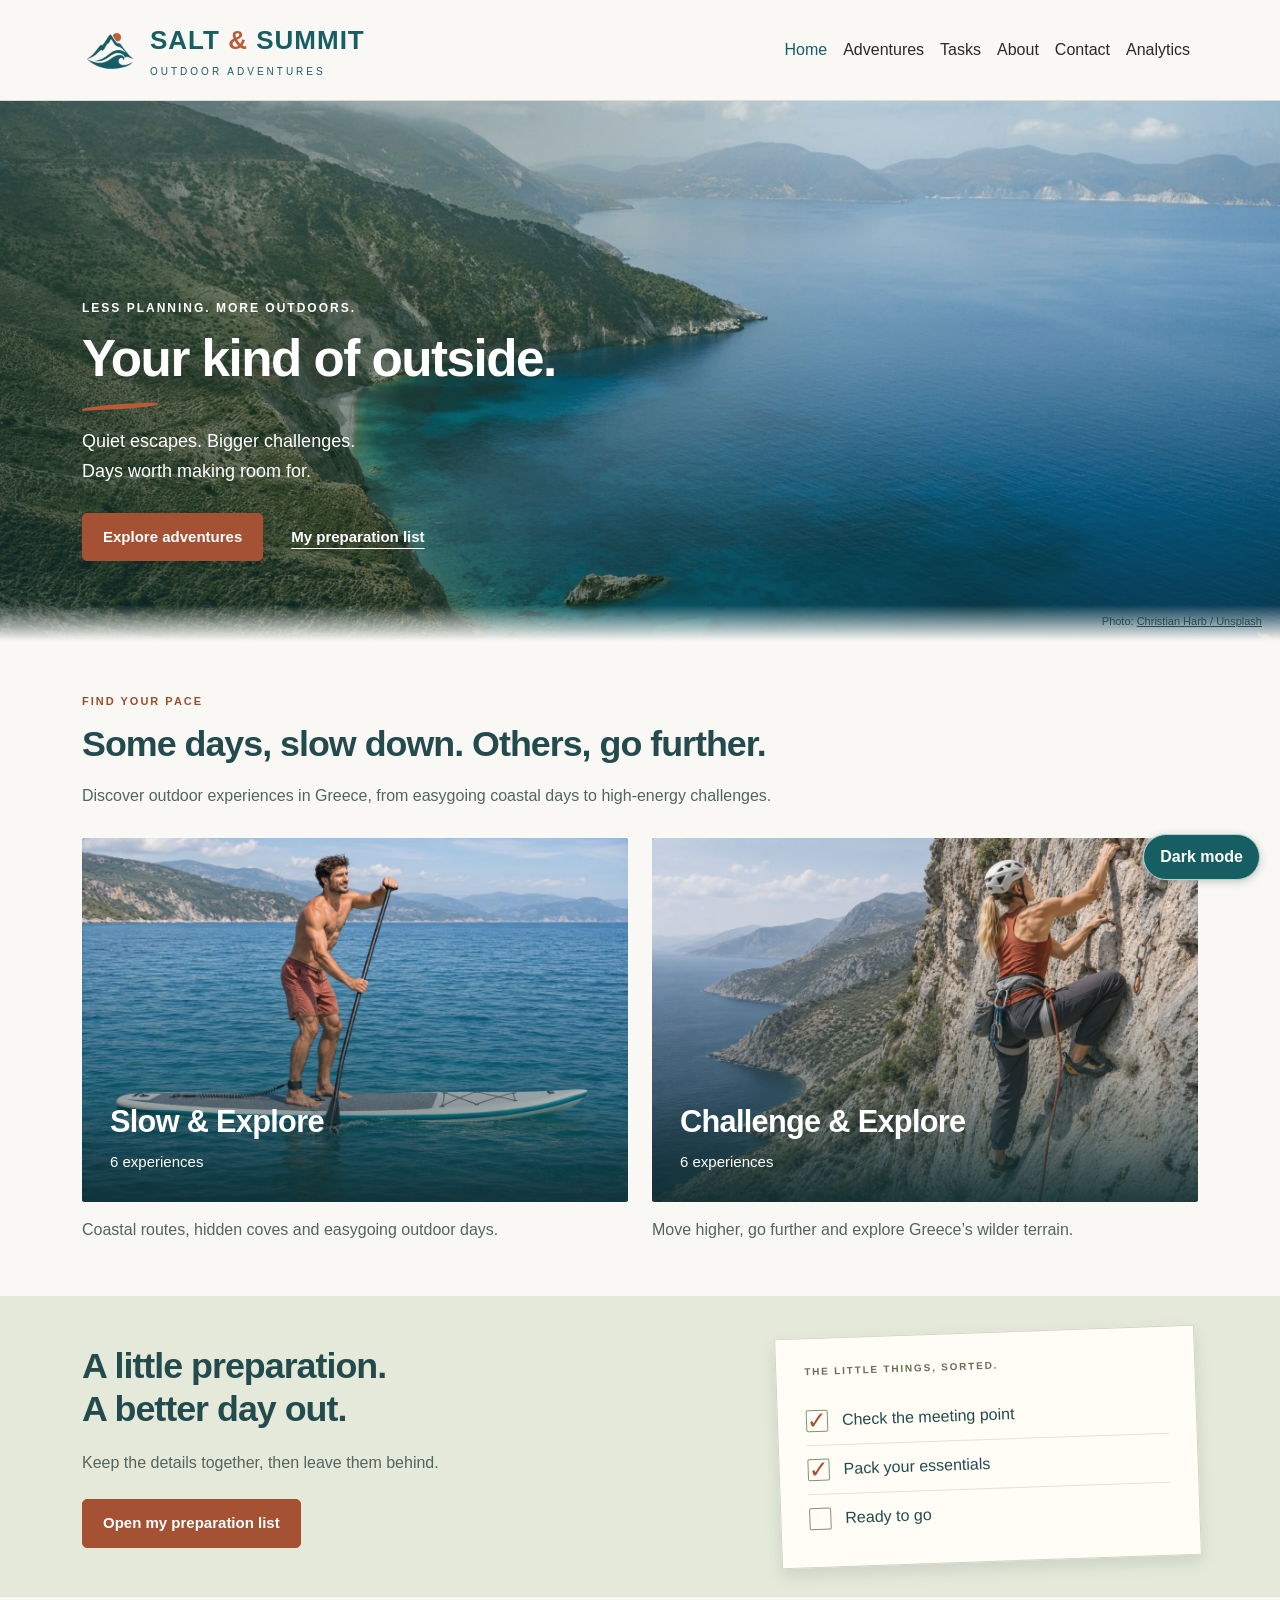
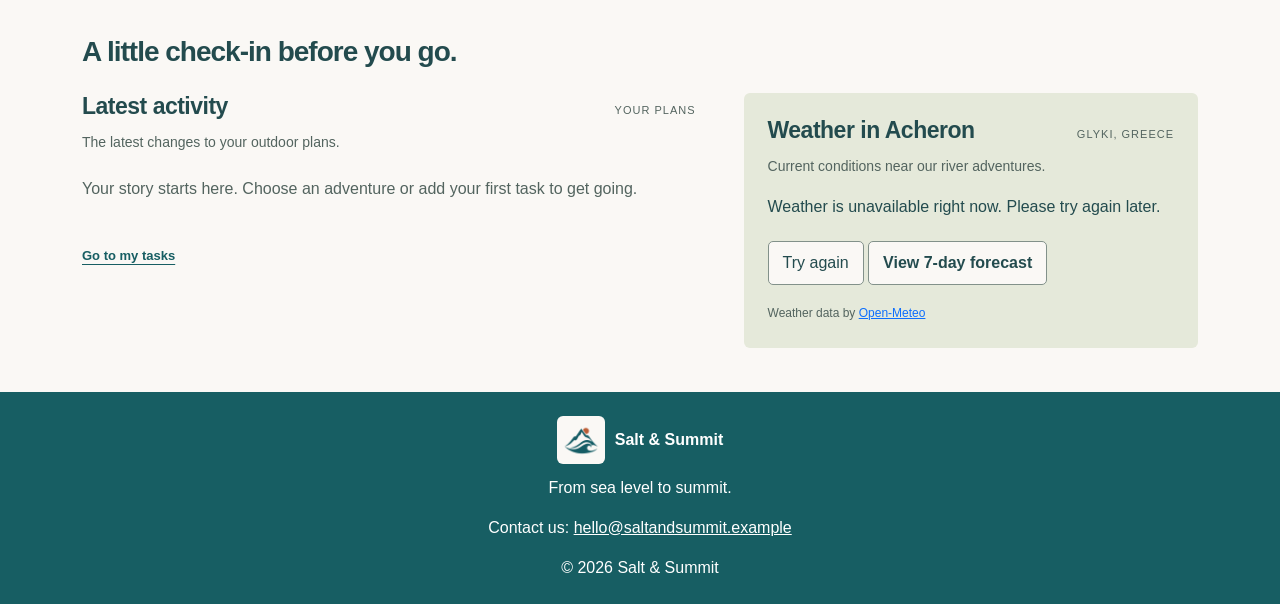
==== commit a320595f: "Redesign home and analytics, add weekly forecast and unify page styling" ====
--- a/index.html
+++ b/index.html
@@ -13,19 +13,19 @@
     <link href="https://cdn.jsdelivr.net/npm/bootstrap@5.3.8/dist/css/bootstrap.min.css" rel="stylesheet"
         integrity="sha384-sRIl4kxILFvY47J16cr9ZwB07vP4J8+LH7qKQnuqkuIAvNWLzeN8tE5YBujZqJLB" crossorigin="anonymous">
 
-    <link rel="stylesheet" href="css/style.css">
+    <link rel="stylesheet" href="css/style.css?v=weekly-forecast-11">
 
     <script src="https://cdn.jsdelivr.net/npm/bootstrap@5.3.8/dist/js/bootstrap.bundle.min.js"
         integrity="sha384-FKyoEForCGlyvwx9Hj09JcYn3nv7wiPVlz7YYwJrWVcXK/BmnVDxM+D2scQbITxI" crossorigin="anonymous"
         defer></script>
 
     <script src="js/main.js" defer></script>
-    <script src="js/home.js" defer></script>
+    <script src="js/home.js?v=weekly-forecast-11" defer></script>
 </head>
 
 <body>
     <header class="site-header sticky-top">
-        <nav class="navbar navbar-expand-md" aria-label="Main navigation">
+        <nav class="navbar navbar-expand-lg" aria-label="Main navigation">
             <div class="container">
                 <a class="navbar-brand" href="index.html">
                     <img class="brand-logo" src="images/logo.webp" width="168" height="168" alt="">
@@ -80,173 +80,111 @@
         Dark mode
     </button>
 
-    <main class="container">
+    <main class="home-page">
         <section class="home-hero" aria-labelledby="welcome-title">
-            <img class="home-hero-image" src="images/coast.webp" width="1672" height="941" fetchpriority="high"
-                alt="A coastal hiking trail overlooking the sea and mountains">
-
-            <div class="home-hero-content">
-                <p class="hero-eyebrow">FROM RIVER BENDS TO MOUNTAIN TRAILS</p>
-
-                <h1 id="welcome-title">
-                    Your next adventure.<br>
-                    A little closer.
-                </h1>
-
-                <p class="hero-description">
-                    Days on the water. Trails worth taking.
-                    Discover outdoor experiences and bring
-                    your next escape together with Salt &amp; Summit.
-                </p>
-
+            <img class="home-hero-image" src="images/home-myrtos-coast.webp" width="1920" height="1280" fetchpriority="high"
+                alt="The rugged coastline near Myrtos Beach in Kefalonia, with blue sea and mountains">
+            <div class="container home-hero-content">
+                <p class="section-eyebrow">LESS PLANNING. MORE OUTDOORS.</p>
+                <h1 class="page-title-accent" id="welcome-title">Your kind of outside.</h1>
+                <p class="hero-description">Quiet escapes. Bigger challenges.<br>Days worth making room for.</p>
                 <div class="hero-actions">
-                    <a class="btn hero-primary" href="adventures.html">
-                        Find your adventure
-                        <span aria-hidden="true">↗</span>
-                    </a>
-
-                    <a class="btn hero-secondary" href="tasks.html">
-                        Organise your trip
-                    </a>
+                    <a class="btn hero-primary" href="adventures.html">Explore adventures </a>
+                    <a class="hero-secondary" href="tasks.html">My preparation list </a>
                 </div>
             </div>
-
-            <div class="hero-caption">
-                <span class="hero-caption-label">THE SALT &amp; SUMMIT WAY</span>
-                <span>Good company. Open skies. Something to look forward to.</span>
+            <p class="home-photo-credit">Photo: <a href="https://unsplash.com/photos/xKzwZpbpYko">Christian Harb / Unsplash</a></p>
+        </section>
+
+        <div class="container">
+            <section class="home-discover" aria-labelledby="explore-title">
+                <div class="home-section-heading">
+                    <p class="section-eyebrow">FIND YOUR PACE</p>
+                    <h2 id="explore-title">Some days, slow down. Others, go further.</h2>
+                    <p>Discover outdoor experiences in Greece, from easygoing coastal days to high-energy challenges.</p>
+                </div>
+                <div class="row g-4">
+                    <div class="col-md-6">
+                        <article class="home-collection">
+                            <a class="home-photo-link" href="adventures.html?pace=slow">
+                                <img src="images/home-sup-matched.webp" width="1200" height="800" loading="lazy"
+                                    alt="An athletic man paddleboarding in open turquoise water, away from the distant shore">
+                                <div class="home-photo-caption"><h3>Slow &amp; Explore</h3><span>6 experiences </span></div>
+                            </a>
+                            <p>Coastal routes, hidden coves and easygoing outdoor days.</p>
+                        </article>
+                    </div>
+                    <div class="col-md-6">
+                        <article class="home-collection">
+                            <a class="home-photo-link" href="adventures.html?pace=challenge">
+                                <img src="images/home-climbing-matched.webp" width="1200" height="800" loading="lazy"
+                                    alt="An athletic blonde climber on a limestone rock face above the Greek coast">
+                                <div class="home-photo-caption"><h3>Challenge &amp; Explore</h3><span>6 experiences </span></div>
+                            </a>
+                            <p>Move higher, go further and explore Greece’s wilder terrain.</p>
+                        </article>
+                    </div>
+                </div>
+            </section>
+        </div>
+
+        <section class="home-planning" aria-labelledby="planning-title">
+            <div class="container home-planning-inner">
+                <div class="home-planning-copy">
+                    <h2 id="planning-title">A little preparation.<br>A better day out.</h2>
+                    <p>Keep the details together, then leave them behind.</p>
+                    <a class="btn hero-primary" href="tasks.html">Open my preparation list </a>
+                </div>
+                <div class="home-checklist-preview" role="img" aria-label="Example preparation list: Check the meeting point and Pack your essentials are ticked; Ready to go is still to do.">
+                    <p class="home-checklist-label">THE LITTLE THINGS, SORTED.</p>
+                    <ul aria-hidden="true">
+                        <li><span class="preview-tick">✓</span>Check the meeting point</li>
+                        <li><span class="preview-tick">✓</span>Pack your essentials</li>
+                        <li><span class="preview-tick preview-tick-empty"></span>Ready to go</li>
+                    </ul>
+                </div>
             </div>
         </section>
 
-        <section class="home-introduction" id="explore" aria-labelledby="explore-title">
-
-            <div>
-                <p class="section-eyebrow">LESS PLANNING. MORE OUTDOORS.</p>
-                <h2 id="explore-title">Find your kind of outside.</h2>
-            </div>
-
-            <p>
-                Follow the river, take the coastal road or head for higher ground.
-                From your first paddle to your next mountain trail,
-                make room for a different kind of day.
-            </p>
-        </section>
-
-        <section class="home-collections" aria-labelledby="collections-title">
-            <h2 id="collections-title" class="visually-hidden">
-                Explore our outdoor activities
-            </h2>
-
-            <div class="row g-4">
-                <div class="col-md-4">
-                    <article class="collection-card">
-                        <img src="images/sup-800.webp" width="800" height="450" loading="lazy"
-                            alt="Two paddleboarders exploring a calm coastal bay">
-
-                        <div class="collection-card-content">
-                            <p class="collection-label">ON THE WATER</p>
-                            <h3>A different point of view.</h3>
-                            <p>
-                                Paddle quiet bays, follow the river
-                                and discover somewhere new.
-                            </p>
-                            <span class="collection-activities">
-                                SUP · Kayaking · Rafting
-                            </span>
-                            <a class="collection-link" href="adventures.html?category=water">
-                                Explore water adventures →
-                            </a>
+        <div class="container">
+        <div class="home-section-heading home-dashboard-heading">
+            <div><p class="section-eyebrow">A LITTLE CHECK-IN</p><h2>A little check-in before you go.</h2></div>
+        </div>
+        <div class="home-dashboard">
+            <section class="activity-section" aria-labelledby="activity-title">
+                <div class="home-panel-heading"><h2 id="activity-title">Latest activity</h2><span class="home-panel-label">YOUR PLANS</span></div>
+                <p class="home-panel-intro">The latest changes to your outdoor plans.</p>
+                <ul id="activity-list"></ul>
+                <p id="activity-empty">Your story starts here. Choose an adventure or add your first task to get going.</p>
+                <a class="collection-link" href="tasks.html">Go to my tasks </a>
+            </section>
+            <section class="activity-section home-weather" aria-labelledby="weather-title">
+                <div class="home-panel-heading"><h2 id="weather-title">Weather in Acheron</h2><span class="home-panel-label">GLYKI, GREECE</span></div>
+                <p class="home-panel-intro">Current conditions near our river adventures.</p>
+                <p id="weather-status" role="status">Loading weather…</p>
+                <div id="weather-details" hidden>
+                    <div class="weather-overview">
+                        <span id="weather-icon" class="weather-icon" aria-hidden="true"></span>
+                        <div>
+                            <p class="weather-temperature"><span class="visually-hidden">Temperature:</span><strong id="weather-temperature"></strong></p>
+                            <p id="weather-description" class="weather-description"></p>
                         </div>
-                    </article>
-                </div>
-
-                <div class="col-md-4">
-                    <article class="collection-card">
-                        <img src="images/hiking.webp" width="1672" height="941" loading="lazy"
-                            alt="Three hikers following a rocky trail above the sea">
-
-                        <div class="collection-card-content">
-                            <p class="collection-label">INTO THE MOUNTAINS</p>
-                            <h3>Take the scenic route.</h3>
-                            <p>
-                                Find forest paths, rocky ridgelines
-                                and a reason to keep exploring.
-                            </p>
-                            <span class="collection-activities">
-                                Hiking · Climbing · Trail running
-                            </span>
-                            <a class="collection-link" href="adventures.html?category=mountain">
-                                Explore mountain adventures →
-                            </a>
-                        </div>
-                    </article>
-                </div>
-
-                <div class="col-md-4">
-                    <article class="collection-card">
-                        <img src="images/cycling.webp" width="1672" height="941" loading="lazy"
-                            alt="Three cyclists riding along a sunny coastal road">
-
-                        <div class="collection-card-content">
-                            <p class="collection-label">OUT ON TWO WHEELS</p>
-                            <h3>Go a little further.</h3>
-                            <p>
-                                Coastal roads and mountain tracks,
-                                with good company along the way.
-                            </p>
-                            <span class="collection-activities">
-                                Road cycling · Mountain biking
-                            </span>
-                            <a class="collection-link" href="adventures.html?category=cycling">
-                                Explore cycling adventures →
-                            </a>
-                        </div>
-                    </article>
-                </div>
-            </div>
-        </section>
-
-        <div class="home-dashboard"></div>
-
-        <section class="activity-section" aria-labelledby="activity-title">
-            <h2 id="activity-title">Latest activity</h2>
-
-            <ul id="activity-list"></ul>
-
-            <p id="activity-empty">
-                No activity yet. Add your first task to get started.
-            </p>
-        </section>
-
-        <section class="activity-section" aria-labelledby="weather-title">
-            <h2 id="weather-title">Weather in Acheron</h2>
-            <p>Check the current conditions before heading outdoors.</p>
-
-            <p id="weather-status" role="status">Loading weather...</p>
-
-            <div id="weather-details" hidden>
-                <div class="weather-overview">
-                    <span id="weather-icon" class="weather-icon" aria-hidden="true"></span>
-
-                    <div>
-                        <p class="weather-temperature">
-                            <span class="visually-hidden">Temperature:</span>
-                            <strong id="weather-temperature"></strong>
-                        </p>
-                        <p id="weather-description" class="weather-description"></p>
                     </div>
-                </div>
-
-                <p class="weather-wind">
-                    <span aria-hidden="true">🍃</span>
-                    Wind speed: <strong id="weather-wind"></strong>
-                </p>
-            </div>
-
-            <p>
-                Weather data by
-                <a href="https://open-meteo.com/">Open-Meteo</a>
-            </p>
-        </section>
+                    <p class="weather-wind">Wind speed: <strong id="weather-wind"></strong></p>
+                </div>
+                <button id="weather-retry" class="home-weather-retry" type="button" hidden>Try again</button>
+                <button id="forecast-toggle" class="home-weather-retry forecast-toggle" type="button"
+                    aria-expanded="false" aria-controls="weekly-forecast">View 7-day forecast</button>
+                <section id="weekly-forecast" class="weekly-forecast" aria-labelledby="forecast-title" hidden>
+                    <h3 id="forecast-title">7-day forecast · Acheron</h3>
+                    <p class="forecast-note">Today and the next six days. Dates use local time in Greece.</p>
+                    <p id="forecast-status" role="status"></p>
+                    <ul id="forecast-days" class="forecast-days"></ul>
+                    <button id="forecast-retry" class="home-weather-retry" type="button" hidden>Try forecast again</button>
+                </section>
+                <p class="home-weather-source">Weather data by <a href="https://open-meteo.com/">Open-Meteo</a></p>
+            </section>
+        </div>
         </div>
     </main>
 
@@ -255,7 +193,7 @@
             <img class="footer-logo" src="images/logo.webp" width="168" height="168" alt="">
             <span>Salt &amp; Summit</span>
         </a>
-        <p>Get outside. Go together.</p>
+        <p>From sea level to summit.</p>
 
         <p>
             Contact us:
--- a/css/style.css
+++ b/css/style.css
@@ -402,25 +402,6 @@
     outline-offset: 3px;
 }
 
-/* Task status labels */
-.task-status {
-    display: inline-block;
-    padding: 5px 10px;
-    border-radius: 16px;
-    font-size: 14px;
-    font-weight: bold;
-}
-
-.status-completed {
-    background-color: #175e63;
-    color: #ffffff;
-}
-
-.status-pending {
-    background-color: #f5e4cf;
-    color: #704315;
-}
-
 /* Bootstrap table colours in dark mode */
 .dark-mode .table {
     --bs-table-bg: #223235;
@@ -459,10 +440,7 @@
     opacity: 1;
 }
 
-.status-progress {
-    background-color: #dcecf8;
-    color: #234e70;
-}
+
 
 /* Task status chart */
 .chart-row {
@@ -561,17 +539,36 @@
 }
 
 /* Home hero: the overlay keeps text readable over the photograph. */
+/* Home — photographic collections and a compact preparation overview. */
+.section-eyebrow,
+.collection-label {
+    margin-bottom: 12px;
+    color: #96502f;
+    font-size: 11px;
+    font-weight: 700;
+    line-height: 1.6;
+    letter-spacing: 2px;
+}
+
+.home-page {
+    --home-ink: #234b4e;
+    --home-muted: #53645f;
+    --home-soft: #e5e9da;
+    --home-paper: #faf8f5;
+    --home-line: #dcded3;
+    color: var(--home-ink);
+    font-size: 16px;
+    line-height: 1.75;
+}
+
 .home-hero {
     position: relative;
     isolation: isolate;
     display: flex;
-    align-items: center;
-    min-height: 620px;
-    margin-top: 24px;
+    align-items: flex-end;
+    min-height: clamp(540px, 35vw, 660px);
     overflow: hidden;
-    border-radius: 20px;
-    background-color: #173f43;
-    color: #ffffff;
+    background: #234b4e;
 }
 
 .home-hero-image {
@@ -581,7 +578,7 @@
     width: 100%;
     height: 100%;
     object-fit: cover;
-    object-position: center;
+    object-position: center 40%;
 }
 
 .home-hero::before {
@@ -589,385 +586,850 @@
     position: absolute;
     inset: 0;
     z-index: -1;
-    background: linear-gradient(
-        90deg,
-        rgba(9, 31, 34, 0.88) 0%,
-        rgba(9, 31, 34, 0.65) 48%,
-        rgba(9, 31, 34, 0.12) 100%
-    );
+    background: linear-gradient(90deg, #102e3299, #102e321a 65%), linear-gradient(0deg, #102e3277, transparent 65%);
+}
+
+.home-hero::after {
+    content: "";
+    position: absolute;
+    right: 0;
+    bottom: 0;
+    left: 0;
+    height: 36px;
+    pointer-events: none;
+    background: linear-gradient(0deg, var(--home-paper), transparent);
+}
+
+.home-photo-credit {
+    position: absolute;
+    right: 18px;
+    bottom: 10px;
+    z-index: 1;
+    margin: 0;
+    color: var(--home-ink);
+    font-size: 11px;
+}
+
+.home-page .home-photo-credit a {
+    color: var(--home-ink);
 }
 
 .home-hero-content {
-    max-width: 690px;
-    padding: 64px 56px 120px;
-}
-
-.hero-eyebrow,
-.section-eyebrow,
-.hero-caption-label {
-    font-size: 11px;
-    font-weight: bold;
-    line-height: 1.6;
-    letter-spacing: 2px;
-}
-
-.hero-eyebrow {
-    margin-bottom: 22px;
-    color: #ffffff;
-}
-
-.home-hero h1 {
-    margin-bottom: 24px;
-    font-size: clamp(36px, 4.5vw, 60px);
-    font-weight: bold;
-    line-height: 1.08;
-    letter-spacing: -2px;
+    padding-top: 80px;
+    padding-bottom: 80px;
+}
+
+.home-page .home-hero .section-eyebrow {
+    color: #fff;
+    font-size: 12px;
+}
+
+.home-page .home-hero h1 {
+    margin: 12px 0 18px;
+    color: #fff;
+    font-size: clamp(36px, 4vw, 54px);
+    font-weight: 700;
+    letter-spacing: -1.5px;
+    line-height: 1.12;
 }
 
 .hero-description {
-    max-width: 450px;
-    margin-bottom: 28px;
-    font-size: 17px;
-    line-height: 1.8;
+    max-width: 540px;
+    margin-bottom: 26px;
+    color: #fff;
+    font-size: 18px;
+    line-height: 1.65;
 }
 
 .hero-actions {
     display: flex;
     flex-wrap: wrap;
-    gap: 12px;
-}
-
-.hero-actions .btn {
+    align-items: center;
+    gap: 20px 28px;
+}
+
+.home-page .hero-primary {
     display: inline-flex;
     align-items: center;
     justify-content: center;
     gap: 20px;
     min-height: 48px;
-    padding: 13px 22px;
+    padding: 12px 20px;
+    border: 1px solid #a45233;
+    border-radius: 5px;
+    background: #a45233;
+    color: #fff;
+    font-size: 15px;
+    font-weight: 700;
+}
+
+.home-page .hero-primary:hover {
+    background: #884126;
+    border-color: #884126;
+    color: #fff;
+}
+
+.home-page .hero-secondary {
+    display: inline-flex;
+    align-items: center;
+    gap: 16px;
+    min-height: 48px;
+    color: #fff;
+    font-size: 15px;
+    font-weight: 700;
+    text-decoration: underline;
+    text-underline-offset: 6px;
+}
+
+.home-page .hero-secondary:hover {
+    color: #f3c29f;
+}
+
+.home-section-heading {
+    margin-bottom: 28px;
+}
+
+.home-section-heading h2,
+.home-planning h2 {
+    margin: 0;
+    color: var(--home-ink);
+    font-size: clamp(28px, 2.8vw, 38px);
+    font-weight: 700;
+    letter-spacing: -1px;
+    line-height: 1.2;
+}
+
+.home-section-heading>p:last-child {
+    margin: 16px 0 0;
+    color: var(--home-muted);
+}
+
+.home-discover {
+    padding: 52px 0;
+}
+
+.home-photo-link {
+    position: relative;
+    isolation: isolate;
+    display: block;
+    overflow: hidden;
+    aspect-ratio: 3 / 2;
+    background: #234b4e;
+    color: #fff;
+    border-radius: 3px;
+}
+
+.home-photo-link img {
+    position: absolute;
+    inset: 0;
+    z-index: -2;
+    width: 100%;
+    height: 100%;
+    object-fit: cover;
+    transition: transform .3s ease;
+}
+
+.home-photo-link::before {
+    content: "";
+    position: absolute;
+    inset: 0;
+    z-index: -1;
+    background: linear-gradient(0deg, #102e32e6, #102e3255 30%, transparent 65%);
+}
+
+.home-photo-link:hover img {
+    transform: scale(1.025);
+}
+
+.home-weather-icon {
+    display: block;
+    width: 64px;
+    height: 64px;
+}
+
+.home-photo-caption {
+    position: absolute;
+    bottom: 26px;
+    left: 28px;
+    right: 28px;
+}
+
+.home-page .home-photo-caption h3 {
+    margin: 0 0 8px;
+    color: #fff;
+    font-size: clamp(25px, 2.4vw, 32px);
+    font-weight: 700;
+    letter-spacing: -.7px;
+}
+
+.home-photo-caption>span {
+    display: flex;
+    gap: 24px;
+    color: #fff;
+    font-size: 15px;
+}
+
+.home-collection>p {
+    margin: 14px 0 0;
+    color: var(--home-muted);
+}
+
+.home-planning {
+    background: var(--home-soft);
+}
+
+.home-planning-inner {
+    display: grid;
+    grid-template-columns: 1.1fr .9fr;
+    align-items: center;
+    gap: 64px;
+    padding-top: 36px;
+    padding-bottom: 36px;
+}
+
+.home-planning-copy>p {
+    margin: 18px 0 22px;
+    color: var(--home-muted);
+}
+
+.home-checklist-preview {
+    max-width: 420px;
+    width: 100%;
+    justify-self: end;
+    padding: 24px 28px;
+    transform: rotate(-2deg);
+    background: #fffdf6;
+    color: #234b4e;
+    border: 1px solid #d2d4c5;
+    box-shadow: 0 7px 16px #203d3220;
+}
+
+.home-checklist-label {
+    margin: 0 0 16px;
+    font-size: 10px;
+    font-weight: 700;
+    letter-spacing: 1.8px;
+    color: #667054;
+}
+
+.home-checklist-preview ul {
+    margin: 0;
+    padding: 0;
+    list-style: none;
+}
+
+.home-checklist-preview li {
+    display: flex;
+    align-items: center;
+    gap: 14px;
+    padding: 10px 0;
+    border-bottom: 1px solid #e4e2d5;
+    font-size: 16px;
+}
+
+.home-checklist-preview li:last-child {
+    border-bottom: 0;
+}
+
+.preview-tick {
+    display: inline-flex;
+    justify-content: center;
+    align-items: center;
+    flex: 0 0 22px;
+    height: 22px;
+    border: 1px solid #829172;
+    border-radius: 2px;
+    color: #a45233;
+    font-size: 24px;
+    line-height: 1;
+}
+
+.home-dashboard-heading {
+    margin: 38px 0 24px;
+}
+
+.home-dashboard-heading h2 {
+    font-size: 28px;
+}
+
+.home-dashboard-heading .section-eyebrow {
+    display: none;
+}
+
+.home-dashboard {
+    display: grid;
+    grid-template-columns: 1.35fr 1fr;
+    align-items: start;
+    gap: 48px;
+    margin-bottom: 44px;
+}
+
+.home-dashboard .activity-section {
+    margin: 0;
+    padding: 0;
+    border: 0;
+    border-radius: 0;
+    background: transparent;
+}
+
+.home-panel-heading {
+    display: flex;
+    justify-content: space-between;
+    align-items: baseline;
+    flex-wrap: wrap;
+    gap: 8px;
+    margin-bottom: 10px;
+}
+
+.home-dashboard h2 {
+    margin: 0;
+    color: var(--home-ink);
+    font-size: 23px;
+    font-weight: 700;
+    letter-spacing: -.5px;
+}
+
+.home-panel-label {
+    font-size: 11px;
+    letter-spacing: 1px;
+    color: var(--home-muted);
+}
+
+.home-dashboard .home-panel-intro {
+    margin-bottom: 14px;
+    color: var(--home-muted);
+    font-size: 14px;
+}
+
+.home-dashboard #activity-list {
+    padding-left: 20px;
+    margin: 0 0 16px;
+}
+
+.home-dashboard #activity-list:empty {
+    display: none;
+}
+
+.home-dashboard #activity-list li {
+    padding: 9px 0 9px 4px;
+    border-bottom: 1px solid var(--home-line);
+    font-size: 14px;
+    line-height: 1.6;
+    overflow-wrap: anywhere;
+}
+
+.home-dashboard #activity-list li::marker {
+    color: #a45233;
+}
+
+.home-dashboard #activity-list li:last-child {
+    border-bottom: 0;
+}
+
+.home-dashboard #activity-empty {
+    margin: 20px 0;
+    color: var(--home-muted);
+}
+
+.home-dashboard .home-weather {
+    padding: 24px;
+    background: var(--home-soft);
     border-radius: 6px;
+}
+
+.home-dashboard .weather-overview {
+    margin: 20px 0 12px;
+}
+
+.home-dashboard .weather-temperature {
+    color: var(--home-ink);
+    font-size: 40px;
+}
+
+.home-dashboard .weather-description,
+.home-dashboard .weather-wind {
+    color: var(--home-muted);
+}
+
+.home-dashboard .home-weather-source {
+    margin-top: 18px;
+    color: var(--home-muted);
+    font-size: 12px;
+}
+
+.home-weather-retry {
+    margin-top: 12px;
+    padding: 7px 14px;
+    border: 1px solid #82918a;
+    border-radius: 5px;
+    background: var(--home-paper);
+    color: var(--home-ink);
+}
+
+.home-page a:focus-visible,
+.home-page button:focus-visible {
+    outline: 3px solid #b5643b;
+    outline-offset: 4px;
+}
+
+body.dark-mode .section-eyebrow {
+    color: #f0b58c;
+}
+
+body.dark-mode .home-page {
+    --home-ink: #c5ded4;
+    --home-muted: #bfcfc6;
+    --home-soft: #2b3d36;
+    --home-paper: #223235;
+    --home-line: #496057;
+}
+
+body.dark-mode .home-page .home-photo-link,
+body.dark-mode .home-page .hero-secondary {
+    color: #fff;
+}
+
+@media (max-width: 991.98px) {
+    .home-hero {
+        min-height: 540px;
+    }
+
+    .home-planning-inner {
+        gap: 32px;
+    }
+
+    .home-dashboard {
+        gap: 28px;
+    }
+}
+
+@media (max-width: 767.98px) {
+    .home-hero {
+        min-height: 540px;
+    }
+
+    .home-hero-image {
+        object-position: 68% center;
+    }
+
+    .home-hero::before {
+        background: linear-gradient(0deg, #102e32e6, #102e3244 75%);
+    }
+
+    .home-hero-content {
+        padding-bottom: 76px;
+    }
+
+    .home-page .home-hero h1 {
+        max-width: 340px;
+        font-size: 38px;
+    }
+
+    .hero-description {
+        font-size: 16px;
+    }
+
+    .hero-actions {
+        gap: 12px 20px;
+    }
+
+    .home-discover {
+        padding: 34px 0;
+    }
+
+    .home-photo-link {
+        aspect-ratio: 3 / 2;
+    }
+
+    .home-photo-caption {
+        bottom: 20px;
+        left: 22px;
+        right: 22px;
+    }
+
+    .home-planning-inner,
+    .home-dashboard {
+        grid-template-columns: 1fr;
+    }
+
+    .home-checklist-preview {
+        justify-self: center;
+        max-width: 380px;
+        transform: none;
+        padding: 22px;
+    }
+
+    .home-dashboard-heading {
+        margin-top: 32px;
+    }
+}
+
+@media (prefers-reduced-motion: reduce) {
+    .home-photo-link img {
+        transition: none;
+    }
+
+    .home-photo-link:hover img {
+        transform: none;
+    }
+}
+
+/* Daily weather remains folded away until requested. */
+.forecast-toggle {
+    margin-top: 20px;
+    font-weight: 700;
+}
+
+.weekly-forecast {
+    margin-top: 22px;
+    padding-top: 20px;
+    border-top: 1px solid var(--home-line);
+}
+
+.home-weather .weekly-forecast h3 {
+    margin: 0 0 8px;
+    color: var(--home-ink);
+    font-size: 18px;
+    font-weight: 700;
+}
+
+.home-weather .forecast-note {
+    margin: 0 0 16px;
+    color: var(--home-muted);
+    font-size: 13px;
+    line-height: 1.6;
+}
+
+.forecast-days {
+    margin: 0;
+    padding: 0;
+    list-style: none;
+}
+
+.forecast-days li {
+    display: grid;
+    grid-template-columns: 32px minmax(0, 1fr);
+    gap: 4px 12px;
+    padding: 14px 0;
+    border-bottom: 1px solid var(--home-line);
     font-size: 14px;
-    font-weight: bold;
-}
-
-.hero-primary {
-    border: 1px solid #ffffff;
-    background-color: #ffffff;
-    color: #173f43;
-}
-
-.hero-primary:hover {
-    border-color: #f3e6d7;
-    background-color: #f3e6d7;
-    color: #173f43;
-}
-
-.hero-secondary {
-    border: 1px solid rgba(255, 255, 255, 0.75);
-    background-color: transparent;
+    line-height: 1.5;
+}
+
+.forecast-days li:last-child {
+    border-bottom: 0;
+}
+
+.forecast-days time {
+    grid-column: 1 / -1;
+    font-weight: 700;
+    color: var(--home-ink);
+}
+
+.forecast-days img {
+    grid-column: 1;
+    grid-row: 2 / 5;
+    align-self: center;
+}
+
+.forecast-condition,
+.forecast-temperatures,
+.forecast-rain {
+    grid-column: 2;
+    color: var(--home-muted);
+}
+
+.forecast-temperatures {
+    color: var(--home-ink);
+}
+
+/* Adventures — two paces, one outdoor identity. */
+.adventures-page {
+    --adventure-ink: #234b4e;
+    --adventure-muted: #5c6c67;
+    --adventure-line: #dce2d8;
+    --adventure-paper: #ffffff;
+    --adventure-soft: #edf0e7;
+    padding-top: 28px;
+    padding-bottom: 64px;
+}
+
+.adventures-hero {
+    position: relative;
+    min-height: 430px;
+    overflow: hidden;
+    border-radius: 12px;
+    isolation: isolate;
+    background: #e7eee6;
+}
+
+.adventures-hero>img {
+    position: absolute;
+    z-index: -2;
+    inset: 0;
+    width: 100%;
+    height: 100%;
+    object-fit: cover;
+    object-position: 58% center;
+}
+
+.adventures-hero::before {
+    content: '';
+    position: absolute;
+    z-index: -1;
+    inset: 0;
+    background: linear-gradient(90deg, #faf8f5f5 0%, #faf8f5df 24%, #faf8f58c 43%, #faf8f500 68%);
+}
+
+.adventures-hero-copy {
+    max-width: 610px;
+    padding: 55px 42px;
+}
+
+.adventures-page .section-eyebrow {
+    margin: 0 0 12px;
+    color: #91472c;
+    font-size: 12px;
+    font-weight: 700;
+    letter-spacing: 1.6px;
+}
+
+.adventures-page .adventures-hero h1 {
+    margin: 0 0 19px;
+    color: #234b4e;
+    font-size: clamp(34px, 3.5vw, 48px);
+    font-weight: 700;
+    line-height: 1.12;
+    letter-spacing: -1.4px;
+}
+
+.adventures-hero-copy>p:not(.section-eyebrow) {
+    max-width: 420px;
+    margin-bottom: 24px;
+    color: #3c5752;
+    font-size: 16px;
+    line-height: 1.7;
+}
+
+.adventure-hero-button {
+    display: inline-flex;
+    align-items: center;
+    gap: 20px;
+    min-height: 46px;
+    padding: 11px 18px;
+    border: 1px solid #ad502f;
+    border-radius: 6px;
+    background: #ad502f;
     color: #ffffff;
-}
-
-.hero-secondary:hover {
-    border-color: #ffffff;
-    background-color: rgba(255, 255, 255, 0.14);
+    font-size: 15px;
+    font-weight: 700;
+}
+
+.adventure-hero-button:hover {
+    background: #8c3e22;
+    border-color: #8c3e22;
     color: #ffffff;
 }
 
-.hero-actions .btn:focus-visible {
-    outline: 3px solid #f5c99f;
-    outline-offset: 4px;
-}
-
-.hero-caption {
-    position: absolute;
-    right: 56px;
-    bottom: 28px;
-    left: 56px;
+.adventure-collections-intro {
+    display: flex;
+    align-items: center;
+    justify-content: space-between;
+    gap: 28px;
+    margin: 38px 0 25px;
+}
+
+.adventure-collections-intro h2 {
+    max-width: 630px;
+    margin: 0;
+    color: var(--adventure-ink);
+    font-size: 30px;
+    font-weight: 700;
+    letter-spacing: -.7px;
+}
+
+.adventure-collections-intro>p {
+    margin: 0;
+    color: var(--adventure-muted);
+    font-size: 15px;
+    line-height: 1.7;
+}
+
+.adventure-pace-controls {
     display: flex;
     flex-wrap: wrap;
+    gap: 10px;
+    margin-bottom: 20px;
+}
+
+.adventure-pace-button {
+    display: inline-flex;
     align-items: center;
-    gap: 12px 24px;
-    padding-top: 20px;
-    border-top: 1px solid rgba(255, 255, 255, 0.35);
+    gap: 12px;
+    min-height: 46px;
+    padding: 10px 16px;
+    border: 1px solid #aebeb0;
+    border-radius: 6px;
+    background: transparent;
+    color: var(--adventure-ink);
+    font-size: 15px;
+    font-weight: 700;
+}
+
+.adventure-pace-button span {
     font-size: 12px;
-    line-height: 1.6;
-}
-
-/* Introduce the activity collection with a different layout from dashboard panels. */
-.home-introduction {
-    display: grid;
-    grid-template-columns: 1fr 1fr;
-    align-items: end;
-    gap: 40px;
-    padding: 64px 0 40px;
-    scroll-margin-top: 120px;
-}
-
-.section-eyebrow {
-    margin-bottom: 12px;
-    color: #96502f;
-}
-
-.home-introduction h2 {
-    margin: 0;
-    color: #175e63;
-    font-size: clamp(28px, 3vw, 38px);
-    font-weight: bold;
-    line-height: 1.15;
-    letter-spacing: -1px;
-}
-
-.home-introduction > p {
-    max-width: 480px;
-    margin: 0;
-    color: #626660;
-    font-size: 15px;
-    line-height: 1.8;
-}
-
-body.dark-mode .section-eyebrow {
-    color: #f0b58c;
-}
-
-body.dark-mode .home-introduction h2 {
-    color: #a9d9d5;
-}
-
-body.dark-mode .home-introduction > p {
-    color: #c4cecb;
-}
-
-@media (max-width: 767.98px) {
-    .home-hero {
-        min-height: 570px;
-        margin-top: 16px;
-        border-radius: 14px;
-    }
-
-    .home-hero::before {
-        background: linear-gradient(
-            90deg,
-            rgba(9, 31, 34, 0.88),
-            rgba(9, 31, 34, 0.55)
-        );
-    }
-
-    .home-hero-content {
-        padding: 36px 24px 140px;
-    }
-
-    .home-hero h1 {
-        letter-spacing: -1px;
-    }
-
-    .hero-eyebrow {
-        font-size: 10px;
-        letter-spacing: 1.5px;
-    }
-
-    .hero-description {
-        font-size: 15px;
-    }
-
-    .hero-caption {
-        right: 24px;
-        bottom: 24px;
-        left: 24px;
-        gap: 8px;
-    }
-
-    .home-introduction {
-        grid-template-columns: 1fr;
-        gap: 20px;
-        padding-top: 40px;
-    }
-}
-
-/* Activity collections introduce the catalogue through consistent image cards. */
-.home-collections {
-    margin-bottom: 64px;
-}
-
-.collection-card {
-    height: 100%;
-    overflow: hidden;
-    border: 1px solid #dedbd5;
-    border-radius: 14px;
-    background-color: #ffffff;
-}
-
-.collection-card > img {
-    display: block;
-    width: 100%;
-    aspect-ratio: 4 / 3;
-    height: auto;
-    object-fit: cover;
-}
-
-.collection-card-content {
-    padding: 26px;
-}
-
-.collection-label {
-    margin-bottom: 12px;
-    color: #96502f;
-    font-size: 10px;
-    font-weight: bold;
-    letter-spacing: 1.8px;
-    line-height: 1.6;
-}
-
-.collection-card h3 {
-    margin-bottom: 14px;
-    color: #175e63;
-    font-size: 24px;
-    font-weight: bold;
-    line-height: 1.2;
-    letter-spacing: -0.5px;
-}
-
-.collection-card-content > p:not(.collection-label) {
-    margin-bottom: 24px;
-    color: #626660;
-    font-size: 14px;
-    line-height: 1.8;
-}
-
-.collection-activities {
-    display: block;
-    padding-top: 16px;
-    border-top: 1px solid #e8e5df;
-    color: #175e63;
-    font-size: 12px;
-    font-weight: bold;
-    line-height: 1.8;
-}
-
-body.dark-mode .collection-card {
-    border-color: #526467;
-    background-color: #223235;
-}
-
-body.dark-mode .collection-label {
-    color: #f0b58c;
-}
-
-body.dark-mode .collection-card h3,
-body.dark-mode .collection-activities {
-    color: #a9d9d5;
-}
-
-body.dark-mode .collection-card-content > p:not(.collection-label) {
-    color: #c4cecb;
-}
-
-body.dark-mode .collection-activities {
-    border-color: #526467;
-}
-
-/* Group personal activity and live weather without changing their JavaScript IDs. */
-.home-dashboard {
-    display: grid;
-    grid-template-columns: 1.2fr 1fr;
-    gap: 24px;
-    margin-bottom: 64px;
-}
-
-.home-dashboard .activity-section {
-    margin-bottom: 0;
-    padding: 32px;
-    border-top: 1px solid #dedbd5;
-    border-radius: 14px;
-}
-
-.home-dashboard h2 {
-    color: #175e63;
-    font-size: 24px;
-    font-weight: bold;
-    letter-spacing: -0.5px;
-}
-
-.home-dashboard #activity-list {
-    margin: 0;
-    padding-left: 20px;
-}
-
-.home-dashboard #activity-list li {
-    padding: 12px 0;
-    border-bottom: 1px solid #e8e5df;
-    font-size: 14px;
-    line-height: 1.7;
-}
-
-.home-dashboard #activity-list li:last-child {
-    border-bottom: 0;
-}
-
-.home-dashboard #activity-empty,
-.home-dashboard #weather-status {
-    font-size: 14px;
-    line-height: 1.8;
-}
-
-.home-dashboard .weather-overview {
-    margin: 28px 0;
-}
-
-body.dark-mode .home-dashboard .activity-section,
-body.dark-mode .home-dashboard #activity-list li {
-    border-color: #526467;
-}
-
-body.dark-mode .home-dashboard h2 {
-    color: #a9d9d5;
-}
-
-@media (max-width: 767.98px) {
-    .home-dashboard {
-        grid-template-columns: 1fr;
-        margin-bottom: 40px;
-    }
-
-    .home-dashboard .activity-section {
-        padding: 24px;
-    }
-}
-
-/* Catalogue controls remain visible as one group and stack on small screens. */
+    opacity: .8;
+}
+
+.adventure-pace-button[aria-pressed="true"],
+.adventure-pace-button:hover {
+    border-color: #315e61;
+    background: #315e61;
+    color: #ffffff;
+}
+
+.adventure-pace-button#pace-challenge[aria-pressed="true"] {
+    background: #ad502f;
+    border-color: #ad502f;
+}
+
 .adventure-toolbar {
     display: grid;
     grid-template-columns: 2fr 1fr 1fr;
-    gap: 20px;
-    margin-bottom: 24px;
-    padding: 24px;
-    border: 1px solid #dedbd5;
-    border-radius: 14px;
-    background-color: #ffffff;
-}
-
-.adventure-toolbar > div {
+    gap: 16px;
+    margin-bottom: 18px;
+    padding: 20px;
+    border: 1px solid var(--adventure-line);
+    border-radius: 8px;
+    background: var(--adventure-soft);
+}
+
+.adventure-toolbar>div {
     min-width: 0;
 }
 
 .adventure-toolbar .form-label {
-    color: #175e63;
-    font-size: 13px;
-    font-weight: bold;
+    margin-bottom: 7px;
+    color: var(--adventure-ink);
+    font-size: 14px;
+    font-weight: 700;
 }
 
 .adventure-toolbar .form-control,
 .adventure-toolbar .form-select {
     min-height: 46px;
+    border-color: #bfcac2;
+    border-radius: 6px;
+    background-color: var(--adventure-paper);
+    color: var(--adventure-ink);
+    font-size: 15px;
+}
+
+.adventure-toolbar .form-control:focus,
+.adventure-toolbar .form-select:focus {
+    border-color: #47777a;
+    box-shadow: 0 0 0 3px #47777a26;
+}
+
+.adventures-page .form-check-label {
+    color: var(--adventure-ink);
+    font-size: 14px;
+}
+
+.adventures-page .form-check-input:checked {
+    border-color: #315e61;
+    background-color: #315e61;
+}
+
+.adventure-results-line {
+    display: flex;
+    align-items: center;
+    justify-content: space-between;
+    gap: 16px;
 }
 
 #adventure-count {
+    margin: 0;
+    color: var(--adventure-muted);
+    font-size: 14px;
+}
+
+.adventure-reset {
+    padding: 6px 0;
+    border: 0;
+    background: transparent;
+    color: var(--adventure-ink);
+    font-size: 14px;
+    font-weight: 700;
+    text-decoration: underline;
+    text-underline-offset: 4px;
+}
+
+.adventure-reset[hidden] {
+    display: none;
+}
+
+.adventure-sort-hint {
+    margin: 6px 0 24px;
+    color: var(--adventure-muted);
+    font-size: 13px;
+}
+
+.adventure-collection {
+    margin-bottom: 42px;
+}
+
+.adventure-collection-heading {
+    display: flex;
+    justify-content: space-between;
+    align-items: center;
+    gap: 24px;
     margin-bottom: 24px;
-    color: #626660;
+    padding: 25px 28px;
+    border-left: 4px solid #829172;
+    border-radius: 6px;
+    background: var(--adventure-soft);
+}
+
+.adventure-collection-heading h2 {
+    margin: 0 0 8px;
+    color: var(--adventure-ink);
+    font-size: 30px;
+    font-weight: 700;
+    letter-spacing: -.7px;
+}
+
+.adventure-collection-heading p:last-child {
+    max-width: 760px;
+    margin: 0;
+    color: var(--adventure-muted);
+    font-size: 15px;
+    line-height: 1.7;
+}
+
+.adventure-collection-count {
+    flex-shrink: 0;
+    color: var(--adventure-ink);
     font-size: 14px;
-}
-
-#adventure-grid {
-    margin-bottom: 64px;
+    font-weight: 700;
+}
+
+.adventure-collection-challenge .adventure-collection-heading {
+    border-left-color: #c47a51;
+    background: #234b4e;
+}
+
+.adventure-collection-challenge .adventure-collection-heading h2,
+.adventure-collection-challenge .adventure-collection-count {
+    color: #ffffff;
+}
+
+.adventure-collection-challenge .adventure-collection-heading .section-eyebrow {
+    color: #f1bd97;
+}
+
+.adventure-collection-challenge .adventure-collection-heading p:last-child {
+    color: #dbe6df;
 }
 
 .adventure-card {
@@ -975,12 +1437,18 @@
     flex-direction: column;
     height: 100%;
     overflow: hidden;
-    border: 1px solid #dedbd5;
-    border-radius: 14px;
-    background-color: #ffffff;
-}
-
-.adventure-card > img {
+    border: 1px solid var(--adventure-line);
+    border-radius: 9px;
+    background: var(--adventure-paper);
+    transition: border-color .18s ease, box-shadow .18s ease;
+}
+
+.adventure-card:hover {
+    border-color: #8ca59b;
+    box-shadow: 0 8px 25px #234b4e0d;
+}
+
+.adventure-card>img {
     display: block;
     width: 100%;
     height: auto;
@@ -988,162 +1456,362 @@
     object-fit: cover;
 }
 
+.adventure-card-challenge {
+    border-top: 3px solid #ad502f;
+    border-radius: 5px;
+}
+
 .adventure-card-content {
     display: flex;
     flex: 1;
     flex-direction: column;
-    padding: 26px;
+    padding: 24px;
+}
+
+.adventure-card .collection-label {
+    margin-bottom: 12px;
+    color: #526b47;
+    font-size: 11px;
+    letter-spacing: 1px;
+    line-height: 1.6;
+}
+
+.adventure-card-challenge .collection-label {
+    color: #91472c;
 }
 
 .adventure-card h3 {
-    margin-bottom: 8px;
-    color: #175e63;
+    margin: 0 0 9px;
+    color: var(--adventure-ink);
     font-size: 24px;
-    font-weight: bold;
+    font-weight: 700;
     line-height: 1.2;
-    letter-spacing: -0.5px;
+    letter-spacing: -.6px;
 }
 
 .adventure-location {
-    margin-bottom: 16px;
-    color: #626660;
-    font-size: 13px;
+    margin-bottom: 13px;
+    color: var(--adventure-muted);
+    font-size: 14px;
 }
 
 .adventure-description {
-    margin-bottom: 24px;
-    font-size: 14px;
-    line-height: 1.8;
+    margin-bottom: 22px;
+    color: var(--adventure-ink);
+    font-size: 15px;
+    line-height: 1.75;
 }
 
 .adventure-meta {
     display: flex;
     flex-wrap: wrap;
     gap: 8px;
-    margin-top: auto;
-    margin-bottom: 20px;
+    margin: auto 0 18px;
     padding: 0;
     list-style: none;
 }
 
 .adventure-meta li {
-    padding: 6px 10px;
+    padding: 5px 9px;
     border-radius: 4px;
-    background-color: #edf3ef;
-    color: #24534d;
-    font-size: 12px;
+    background: var(--adventure-soft);
+    color: var(--adventure-ink);
+    font-size: 13px;
 }
 
 .adventure-price {
-    margin: 0;
-    padding-top: 18px;
-    border-top: 1px solid #e8e5df;
-    color: #175e63;
+    margin: 0 0 17px;
+    padding-top: 16px;
+    border-top: 1px solid var(--adventure-line);
+    color: var(--adventure-ink);
     font-size: 16px;
-    font-weight: bold;
+    font-weight: 700;
+}
+
+.adventure-card-actions {
+    display: flex;
+    flex-wrap: wrap;
+    align-items: stretch;
+    gap: 9px;
+}
+
+.adventure-details {
+    flex: 1 1 145px;
+    min-height: 44px;
+    padding: 10px 12px;
+    border: 1px solid #315e61;
+    border-radius: 5px;
+    background: #315e61;
+    color: #ffffff;
+    font-size: 14px;
+    font-weight: 700;
+}
+
+.adventure-details:hover {
+    border-color: #234b4e;
+    background: #234b4e;
+    color: #ffffff;
+}
+
+.adventure-card-challenge .adventure-details {
+    background: #ad502f;
+    border-color: #ad502f;
+}
+
+.adventure-card-challenge .adventure-details:hover {
+    background: #8c3e22;
+    border-color: #8c3e22;
+}
+
+.adventure-save {
+    flex: 1 1 115px;
+    min-height: 44px;
+    padding: 10px 12px;
+    border: 1px solid #9fb2a7;
+    border-radius: 5px;
+    background: transparent;
+    color: var(--adventure-ink);
+    font-size: 14px;
+    font-weight: 700;
+}
+
+.adventure-save:hover,
+.adventure-save[aria-pressed="true"] {
+    background: var(--adventure-soft);
+    color: var(--adventure-ink);
+    border-color: #617c50;
 }
 
 #adventure-empty {
-    margin-bottom: 64px;
-    padding: 32px;
-    border: 1px dashed #9caaa5;
-    border-radius: 14px;
+    margin: 0 0 30px;
+    padding: 40px 24px;
+    border: 1px dashed #9fb2a7;
+    border-radius: 8px;
+    color: var(--adventure-muted);
     text-align: center;
     line-height: 1.8;
 }
 
-body.dark-mode .adventure-toolbar,
-body.dark-mode .adventure-card {
-    border-color: #526467;
-    background-color: #223235;
-}
-
-body.dark-mode .adventure-toolbar .form-label,
-body.dark-mode .adventure-card h3,
-body.dark-mode .adventure-price {
-    color: #a9d9d5;
-}
-
-body.dark-mode #adventure-count,
-body.dark-mode .adventure-location {
-    color: #c4cecb;
-}
-
-body.dark-mode .adventure-meta li {
-    background-color: #30484b;
-    color: #d7eee8;
-}
-
-body.dark-mode .adventure-price {
-    border-color: #526467;
+.adventure-next-step {
+    display: flex;
+    align-items: center;
+    justify-content: space-between;
+    gap: 28px;
+    padding-top: 30px;
+    border-top: 1px solid var(--adventure-line);
+}
+
+.adventure-next-step h2 {
+    margin: 0 0 8px;
+    color: var(--adventure-ink);
+    font-size: 26px;
+    font-weight: 700;
+}
+
+.adventure-next-step p:last-child {
+    margin: 0;
+    color: var(--adventure-muted);
+    font-size: 15px;
+    line-height: 1.7;
+}
+
+.adventure-next-step a {
+    flex-shrink: 0;
+}
+
+#browse-title {
+    scroll-margin-top: 130px;
+}
+
+.adventures-page button:focus-visible,
+.adventures-page a:focus-visible {
+    outline: 3px solid #b85c38;
+    outline-offset: 4px;
+}
+
+body.dark-mode .adventures-page {
+    --adventure-ink: #c5ded4;
+    --adventure-muted: #b1c3ba;
+    --adventure-line: #40574f;
+    --adventure-paper: #223235;
+    --adventure-soft: #2b3d36;
+}
+
+body.dark-mode .adventures-page .section-eyebrow {
+    color: #efb08b;
+}
+
+body.dark-mode .adventures-page .adventures-hero h1 {
+    color: #234b4e;
+}
+
+body.dark-mode .adventures-hero .section-eyebrow {
+    color: #91472c;
+}
+
+body.dark-mode .adventure-card .collection-label {
+    color: #b6cea7;
+}
+
+body.dark-mode .adventure-card-challenge .collection-label {
+    color: #efb08b;
+}
+
+body.dark-mode .adventure-toolbar .form-control,
+body.dark-mode .adventure-toolbar .form-select {
+    border-color: #698077;
+    color-scheme: dark;
+}
+
+body.dark-mode .adventure-toolbar .form-control::placeholder {
+    color: #b1c3ba;
+    opacity: 1;
+}
+
+body.dark-mode .adventure-next-step .collection-link {
+    color: #c5ded4;
+}
+
+@media (max-width: 991.98px) {
+    .adventures-hero {
+        min-height: 390px;
+    }
+
+    .adventures-hero-copy {
+        padding: 38px 28px;
+    }
+
+    .adventure-collections-intro {
+        align-items: flex-start;
+        flex-direction: column;
+        gap: 15px;
+    }
+
+    .adventure-next-step {
+        align-items: flex-start;
+        flex-direction: column;
+    }
+
+    body:has(.adventures-page) .site-header .navbar {
+        position: static;
+    }
+
+    body:has(.adventures-page) .site-header .navbar-collapse {
+        position: absolute;
+        top: 100%;
+        left: 0;
+        width: 100%;
+        max-height: 70vh;
+        overflow-y: auto;
+        padding: 16px;
+        background: #faf8f5f5;
+        border-bottom: 1px solid #dce2d8;
+    }
+
+    body.dark-mode:has(.adventures-page) .site-header .navbar-collapse {
+        background: #223235f5;
+    }
 }
 
 @media (max-width: 767.98px) {
+    .adventures-page {
+        padding-top: 16px;
+        padding-bottom: 40px;
+    }
+
+    .adventures-hero {
+        display: flex;
+        flex-direction: column;
+    }
+
+    .adventures-hero::before {
+        display: none;
+    }
+
+    .adventures-hero>img {
+        position: static;
+        z-index: auto;
+        height: 200px;
+        object-position: 65% center;
+    }
+
+    .adventures-hero-copy {
+        order: -1;
+        padding: 28px 24px;
+        background: #edf0e7;
+    }
+
+    .adventures-page .adventures-hero h1 {
+        font-size: 36px;
+    }
+
+    .adventures-hero-copy p br {
+        display: none;
+    }
+
     .adventure-toolbar {
         grid-template-columns: 1fr;
-        gap: 16px;
-        padding: 20px;
-    }
-
-    #adventure-grid {
-        margin-bottom: 40px;
-    }
-}
-
-/* Saved adventures use a toggle button with a visible and accessible state. */
-.adventure-save {
-    width: 100%;
-    padding: 11px 16px;
-    border: 1px solid #175e63;
-    background-color: transparent;
-    color: #175e63;
-    font-size: 14px;
-    font-weight: bold;
-}
-
-.adventure-save:hover,
-.adventure-save[aria-pressed="true"] {
-    border-color: #175e63;
-    background-color: #175e63;
-    color: #ffffff;
-}
-
-.adventure-save:focus-visible {
-    outline: 3px solid #b85c38;
-    outline-offset: 3px;
-}
-
-body.dark-mode .adventure-save {
-    border-color: #a9d9d5;
-    color: #a9d9d5;
-}
-
-body.dark-mode .adventure-save:hover,
-body.dark-mode .adventure-save[aria-pressed="true"] {
-    border-color: #a9d9d5;
-    background-color: #a9d9d5;
-    color: #182426;
-}
-
-.adventure-details {
-    width: 100%;
-    padding: 11px 16px;
-    border: 1px solid #175e63;
-    background-color: #175e63;
-    color: #ffffff;
-    font-size: 14px;
-    font-weight: bold;
-}
-
-.adventure-details:hover {
-    border-color: #11474b;
-    background-color: #11474b;
-    color: #ffffff;
-}
-
-.adventure-details:focus-visible {
-    outline: 3px solid #b85c38;
-    outline-offset: 3px;
+        gap: 14px;
+        padding: 18px;
+    }
+
+    .adventure-pace-controls {
+        gap: 8px;
+    }
+
+    .adventure-pace-button {
+        padding: 9px 12px;
+        font-size: 14px;
+    }
+
+    .adventure-collection-heading {
+        align-items: flex-start;
+        flex-direction: column;
+        padding: 22px;
+        gap: 14px;
+    }
+
+    .adventure-collection-heading h2,
+    .adventure-collections-intro h2 {
+        font-size: 27px;
+    }
+
+    .adventure-card-content {
+        padding: 22px;
+    }
+}
+
+@media (max-width: 479.98px) {
+    .adventure-pace-button {
+        flex: 1 1 100%;
+        justify-content: space-between;
+    }
+
+    body:has(.adventures-page) .site-header .brand-name {
+        font-size: 17px;
+        letter-spacing: .5px;
+    }
+
+    body:has(.adventures-page) .site-header .brand-logo {
+        width: 40px;
+        height: 40px;
+    }
+
+    body:has(.adventures-page) .site-header .brand-description {
+        font-size: 8px;
+        letter-spacing: 1.6px;
+    }
+
+    body:has(.adventures-page) .site-header .navbar-brand {
+        gap: 8px;
+        margin-right: 8px;
+    }
+}
+
+@media (prefers-reduced-motion: reduce) {
+    .adventure-card {
+        transition: none;
+    }
 }
 
 .adventure-modal-content {
@@ -1170,7 +1838,7 @@
     font-weight: bold;
 }
 
-.adventure-modal-content .modal-body > p {
+.adventure-modal-content .modal-body>p {
     line-height: 1.8;
 }
 
@@ -1306,4 +1974,1472 @@
 
 body.dark-mode .collection-link:hover {
     color: #ffffff;
+}
+
+/* Separate the practical information from the adventure planning form. */
+.adventure-guide {
+    display: grid;
+    gap: 24px;
+    margin: 28px 0;
+    padding-bottom: 28px;
+    border-bottom: 1px solid #ded8d2;
+}
+
+.adventure-guide h3 {
+    margin-bottom: 12px;
+}
+
+.adventure-guide p {
+    margin-bottom: 0;
+}
+
+.adventure-guide ul {
+    margin-bottom: 0;
+    padding-left: 20px;
+}
+
+.adventure-guide li {
+    margin-bottom: 8px;
+    line-height: 1.7;
+}
+
+.adventure-guide li:last-child {
+    margin-bottom: 0;
+}
+
+.dark-mode .adventure-guide {
+    border-color: #526769;
+}
+
+/* Tasks — natural and bright, with terracotta accents and a working checklist. */
+.tasks-page {
+    --task-ink: #234b4e;
+    --task-muted: #5c6c67;
+    --task-line: #dce2d8;
+    --task-paper: #faf8f5;
+    --task-surface: #ffffff;
+    --task-soft: #edf0e7;
+    padding-top: 28px;
+    padding-bottom: 64px;
+}
+
+.tasks-hero {
+    position: relative;
+    display: grid;
+    grid-template-columns: 1fr 1fr;
+    min-height: 310px;
+    overflow: hidden;
+    background: #edf0e7;
+    border-radius: 12px 12px 0 0;
+}
+
+.tasks-hero-copy {
+    position: relative;
+    z-index: 1;
+    padding: 36px 40px;
+    align-self: center;
+}
+
+.tasks-page .section-eyebrow {
+    margin: 0 0 12px;
+    color: #91472c;
+    font-size: 12px;
+    font-weight: 700;
+    letter-spacing: 1.7px;
+}
+
+.tasks-page h1 {
+    margin: 0;
+    color: var(--task-ink);
+    font-size: clamp(32px, 3.3vw, 46px);
+    font-weight: 700;
+    line-height: 1.1;
+    letter-spacing: -1.3px;
+}
+
+/* One brand accent for each page's main heading. */
+main h1.page-title-accent {
+    margin-bottom: 18px;
+}
+
+.page-title-accent::after {
+    content: "";
+    display: block;
+    width: 76px;
+    height: 5px;
+    margin-top: 17px;
+    border-radius: 70% 20% 50% 10%;
+    background: #b85c38;
+    transform: rotate(-3deg);
+}
+
+.tasks-hero-copy>p:not(.section-eyebrow) {
+    margin: 0 0 18px;
+    color: var(--task-muted);
+    font-size: 16px;
+    line-height: 1.6;
+}
+
+.tasks-explore {
+    display: inline-flex;
+    align-items: center;
+    gap: 20px;
+    color: var(--task-ink);
+    font-size: 14px;
+    font-weight: 700;
+    text-underline-offset: 5px;
+}
+
+.tasks-explore:hover {
+    color: #91472c;
+}
+
+.tasks-hero>img {
+    width: 100%;
+    height: 100%;
+    min-height: 310px;
+    max-height: 370px;
+    object-fit: cover;
+    object-position: center;
+}
+
+.tasks-overview {
+    display: grid;
+    grid-template-columns: repeat(4, 1fr);
+    padding: 22px 0;
+    margin-bottom: 36px;
+    border-top: 1px solid var(--task-line);
+    border-bottom: 1px solid var(--task-line);
+    background: var(--task-soft);
+}
+
+.tasks-page .task-stat {
+    display: flex;
+    flex-direction: column;
+    gap: 5px;
+    padding: 0 30px;
+    border-right: 1px solid #bdc8b8;
+}
+
+.tasks-page .task-stat:last-child {
+    border-right: 0;
+}
+
+.tasks-page .task-stat span {
+    color: var(--task-ink);
+    font-size: 14px;
+    font-weight: 700;
+}
+
+.tasks-page .task-stat strong {
+    color: var(--task-ink);
+    font-size: 34px;
+    line-height: 1.15;
+}
+
+.tasks-page .task-stat-pending strong {
+    color: #a45330;
+}
+
+.tasks-page .task-stat-progress strong {
+    color: #526b8c;
+}
+
+.tasks-page .task-stat-completed strong {
+    color: #5b754f;
+}
+
+.tasks-workspace {
+    scroll-margin-top: 125px;
+}
+
+.task-list-heading {
+    display: flex;
+    align-items: center;
+    justify-content: space-between;
+    gap: 24px;
+    margin-bottom: 26px;
+}
+
+.tasks-page h2 {
+    margin: 0 0 8px;
+    color: var(--task-ink);
+    font-size: 30px;
+    font-weight: 700;
+    letter-spacing: -.8px;
+}
+
+.task-list-heading>div>p:last-child {
+    margin: 0;
+    color: var(--task-muted);
+    font-size: 15px;
+    line-height: 1.6;
+}
+
+.task-primary {
+    display: inline-flex;
+    align-items: center;
+    justify-content: center;
+    gap: 16px;
+    min-height: 46px;
+    padding: 10px 20px;
+    border: 1px solid #ad502f;
+    border-radius: 6px;
+    background: #ad502f;
+    color: #ffffff;
+    font-size: 15px;
+    font-weight: 700;
+    white-space: nowrap;
+}
+
+.task-primary:hover,
+.task-primary:active {
+    border-color: #8c3e22;
+    background: #8c3e22;
+    color: #ffffff;
+}
+
+.task-primary span {
+    font-size: 23px;
+    font-weight: 400;
+    line-height: 1;
+}
+
+.task-toolbar {
+    display: grid;
+    grid-template-columns: 1.8fr 1fr 1fr 1.2fr;
+    gap: 14px;
+}
+
+.tasks-page .form-label,
+.task-modal-content .form-label {
+    margin-bottom: 7px;
+    color: var(--task-ink, #234b4e);
+    font-size: 14px;
+    font-weight: 700;
+}
+
+.tasks-page .form-control,
+.tasks-page .form-select,
+.task-modal-content .form-control,
+.task-modal-content .form-select {
+    min-height: 46px;
+    border: 1px solid #bfcac2;
+    border-radius: 6px;
+    background-color: var(--task-surface, #ffffff);
+    color: var(--task-ink, #234b4e);
+    font-size: 15px;
+}
+
+.tasks-page .form-control:focus,
+.tasks-page .form-select:focus,
+.task-modal-content .form-control:focus,
+.task-modal-content .form-select:focus {
+    border-color: #47777a;
+    box-shadow: 0 0 0 3px #47777a26;
+}
+
+.task-results-row {
+    display: flex;
+    align-items: center;
+    justify-content: space-between;
+    min-height: 50px;
+    gap: 16px;
+}
+
+.task-results-row p {
+    margin: 0;
+    color: var(--task-muted);
+    font-size: 13px;
+}
+
+.task-text-button {
+    padding: 6px 0;
+    border: 0;
+    background: transparent;
+    color: var(--task-ink);
+    font-size: 14px;
+    font-weight: 700;
+    text-decoration: underline;
+    text-underline-offset: 3px;
+}
+
+.task-text-button[hidden] {
+    display: none;
+}
+
+/* Optional starting points keep preparation useful without creating automatic tasks. */
+.task-suggestions {
+    margin: 0 0 24px;
+    padding: 20px 22px;
+    border: 1px solid var(--task-line);
+    border-left: 3px solid #b85c38;
+    border-radius: 6px;
+    background: var(--task-soft);
+}
+
+.task-suggestions-heading h3 {
+    margin: 0 0 5px;
+    color: var(--task-ink);
+    font-size: 17px;
+    font-weight: 700;
+}
+
+.task-suggestions-heading p {
+    margin: 0;
+    color: var(--task-muted);
+    font-size: 14px;
+    line-height: 1.6;
+}
+
+.task-suggestion-options {
+    display: flex;
+    flex-wrap: wrap;
+    gap: 9px;
+    margin-top: 15px;
+}
+
+.tasks-page .task-suggestion {
+    display: inline-flex;
+    align-items: center;
+    gap: 8px;
+    min-height: 40px;
+    padding: 8px 12px;
+    border: 1px solid #aebeb0;
+    border-radius: 6px;
+    background: var(--task-paper);
+    color: var(--task-ink);
+    font-size: 14px;
+    font-weight: 700;
+    line-height: 1.5;
+    text-align: left;
+}
+
+.task-suggestion::before {
+    content: '+';
+    color: #a34d2c;
+    font-size: 18px;
+    font-weight: 400;
+    line-height: 1;
+}
+
+.tasks-page .task-suggestion:hover {
+    border-color: #315e61;
+    background: #315e61;
+    color: #ffffff;
+}
+
+.task-suggestion:hover::before {
+    color: #ffffff;
+}
+
+body.dark-mode .task-suggestions-heading h3 {
+    color: var(--task-ink);
+}
+
+body.dark-mode .tasks-page .task-suggestion {
+    border-color: #728b79;
+}
+
+body.dark-mode .task-suggestion::before {
+    color: #efb08b;
+}
+
+@media (max-width: 479.98px) {
+    .task-suggestions {
+        padding: 16px;
+    }
+
+    .task-suggestion-options {
+        flex-direction: column;
+        align-items: stretch;
+    }
+
+    .tasks-page .task-suggestion {
+        min-height: 44px;
+    }
+}
+
+/* This remains an HTML table, including the descriptions required by the brief. */
+/* The checklist grows with its rows; only the document scrolls vertically. */
+.tasks-page .task-checklist-viewport {
+    display: block;
+    width: 100%;
+    height: auto;
+    min-height: 0;
+    max-height: none;
+    overflow: visible;
+    border-top: 1px solid var(--task-line);
+    border-bottom: 1px solid var(--task-line);
+}
+
+.tasks-page .task-table,
+.tasks-page .task-table thead,
+.tasks-page .task-table tbody {
+    height: auto;
+    max-height: none;
+    overflow: visible;
+}
+
+.tasks-page .task-table thead {
+    display: table-header-group;
+}
+
+.tasks-page .task-table tbody {
+    display: table-row-group;
+}
+
+/* Narrow screens scroll sideways without a fixed-height vertical scroll area. */
+@media (max-width: 991.98px) {
+    .tasks-page .task-checklist-viewport {
+        overflow-x: auto;
+    }
+}
+
+.tasks-page .task-table {
+    width: 100%;
+    min-width: 850px;
+    margin: 0;
+    --bs-table-bg: transparent;
+    --bs-table-color: var(--task-ink);
+    --bs-table-border-color: var(--task-line);
+}
+
+.tasks-page .task-table th {
+    padding: 13px 14px;
+    border-bottom: 0;
+    background: var(--task-soft);
+    color: var(--task-ink);
+    font-size: 14px;
+    font-weight: 700;
+    white-space: nowrap;
+}
+
+.tasks-page .task-table th:first-child {
+    width: 48px;
+    border-radius: 6px 0 0 6px;
+}
+
+.tasks-page .task-table th:last-child {
+    border-radius: 0 6px 6px 0;
+}
+
+.tasks-page .task-table td {
+    padding: 18px 14px;
+    color: var(--task-ink);
+    vertical-align: middle;
+    font-size: 15px;
+    line-height: 1.5;
+}
+
+.tasks-page .task-table tr:last-child td {
+    border-bottom: 0;
+}
+
+.tasks-page .task-table tbody tr:hover td {
+    background: var(--task-soft);
+}
+
+.tasks-page .task-table td:nth-child(2) {
+    width: 44%;
+    min-width: 280px;
+}
+
+.tasks-page .task-table td:nth-child(3) {
+    white-space: nowrap;
+    font-size: 14px;
+}
+
+.tasks-page .task-checkbox {
+    display: block;
+    width: 22px;
+    height: 22px;
+    margin: 0;
+    cursor: pointer;
+    accent-color: #617c50;
+}
+
+.task-name {
+    display: block;
+    color: var(--task-ink);
+    font-size: 16px;
+    font-weight: 700;
+    cursor: pointer;
+    overflow-wrap: anywhere;
+}
+
+.task-description {
+    max-width: 550px;
+    margin: 5px 0 0;
+    color: var(--task-muted);
+    font-size: 14px;
+    line-height: 1.6;
+    overflow-wrap: anywhere;
+}
+
+.task-is-completed .task-name {
+    text-decoration: line-through;
+    text-decoration-thickness: 1px;
+    color: var(--task-muted);
+}
+
+.tasks-page .task-status {
+    padding: 5px 9px;
+    border-radius: 5px;
+    font-size: 13px;
+    font-weight: 700;
+    white-space: nowrap;
+}
+
+.tasks-page .status-pending {
+    background: #f6e3d5;
+    color: #884223;
+}
+
+.tasks-page .status-in-progress {
+    background: #e5ecf7;
+    color: #405c83;
+}
+
+.tasks-page .status-completed {
+    background: #e4ecd9;
+    color: #45613a;
+}
+
+/* Priority always has text as well as colour; it is also displayed on Kanban cards. */
+.task-priority {
+    display: inline-flex;
+    align-items: center;
+    gap: 7px;
+    color: #58604f;
+    font-size: 13px;
+    font-weight: 700;
+    white-space: nowrap;
+}
+
+.task-priority::before {
+    content: '';
+    width: 6px;
+    height: 6px;
+    border-radius: 50%;
+    background: currentColor;
+}
+
+.priority-high {
+    color: #a33c29;
+}
+
+.priority-medium {
+    color: #8b651a;
+}
+
+.priority-low {
+    color: #4f7046;
+}
+
+.task-actions {
+    display: flex;
+    gap: 8px;
+}
+
+.task-actions .btn {
+    min-height: 36px;
+    margin: 0;
+    padding: 6px 11px;
+    border-radius: 5px;
+    font-size: 13px;
+    font-weight: 700;
+}
+
+.task-edit {
+    border: 1px solid #8ca5a0;
+    color: var(--task-ink);
+}
+
+.task-edit:hover {
+    background: #315e61;
+    border-color: #315e61;
+    color: #ffffff;
+}
+
+.task-delete {
+    border: 1px solid #d8b6a8;
+    color: #99482e;
+}
+
+.task-delete:hover {
+    border-color: #99482e;
+    background: #99482e;
+    color: #ffffff;
+}
+
+.tasks-page .task-table .task-empty {
+    padding: 48px 20px;
+    text-align: center;
+    white-space: normal;
+}
+
+.task-empty strong {
+    display: block;
+    margin-bottom: 7px;
+    font-size: 19px;
+}
+
+.task-empty p {
+    margin: 0;
+    color: var(--task-muted);
+    font-size: 15px;
+}
+
+.tasks-list-footer {
+    display: flex;
+    align-items: center;
+    justify-content: space-between;
+    gap: 24px;
+    margin-top: 22px;
+}
+
+.tasks-list-footer a {
+    color: var(--task-ink);
+    font-size: 14px;
+    font-weight: 700;
+    text-underline-offset: 4px;
+}
+
+.task-progress-summary {
+    display: flex;
+    align-items: center;
+    gap: 15px;
+    color: var(--task-muted);
+    font-size: 13px;
+}
+
+.task-progress-summary progress {
+    width: 110px;
+    height: 7px;
+    border: 0;
+    border-radius: 5px;
+    background: #dce3d7;
+    accent-color: #617c50;
+    overflow: hidden;
+}
+
+.task-progress-summary progress::-webkit-progress-bar {
+    background: #dce3d7;
+    border-radius: 5px;
+}
+
+.task-progress-summary progress::-webkit-progress-value {
+    background: #617c50;
+    border-radius: 5px;
+}
+
+.task-progress-summary progress::-moz-progress-bar {
+    background: #617c50;
+}
+
+.task-modal-content {
+    --task-ink: #234b4e;
+    --task-surface: #ffffff;
+    border: 1px solid #d0d9cd;
+    border-radius: 12px;
+    background: #faf8f5;
+    color: #234b4e;
+    overflow: hidden;
+}
+
+.task-modal-content .modal-header {
+    padding: 22px 24px;
+    border-bottom-color: #dce2d8;
+    background: #edf0e7;
+}
+
+.task-modal-content .modal-title {
+    color: var(--task-ink);
+    font-weight: 700;
+}
+
+.task-modal-content form {
+    display: contents;
+}
+
+.task-modal-content .modal-body {
+    padding: 24px;
+}
+
+.task-modal-content .form-text {
+    margin-top: 8px;
+    color: #5c6c67;
+    font-size: 13px;
+    line-height: 1.5;
+}
+
+.task-modal-content .modal-footer {
+    padding: 16px 24px;
+    border-top-color: #dce2d8;
+}
+
+.task-cancel {
+    padding: 10px 16px;
+    border: 1px solid #b5c3bb;
+    color: var(--task-ink);
+}
+
+.task-cancel:hover {
+    background: #e4eadf;
+    color: #234b4e;
+}
+
+/* Preserve clear contrast in the existing site-wide dark theme. */
+body.dark-mode .tasks-page {
+    --task-ink: #c5ded4;
+    --task-muted: #b1c3ba;
+    --task-line: #40574f;
+    --task-paper: #182426;
+    --task-surface: #223235;
+    --task-soft: #2b3d36;
+}
+
+body.dark-mode .tasks-hero {
+    background: #2b3d36;
+}
+
+body.dark-mode .tasks-page h1,
+body.dark-mode .tasks-page h2 {
+    color: var(--task-ink);
+}
+
+body.dark-mode .tasks-page .section-eyebrow {
+    color: #efb08b;
+}
+
+body.dark-mode .tasks-page .task-stat {
+    border-color: #597060;
+}
+
+body.dark-mode .tasks-page .task-stat-pending strong {
+    color: #efb08b;
+}
+
+body.dark-mode .tasks-page .task-stat-progress strong {
+    color: #b6cbea;
+}
+
+body.dark-mode .tasks-page .task-stat-completed strong {
+    color: #bdd2a4;
+}
+
+body.dark-mode .tasks-page .form-control,
+body.dark-mode .tasks-page .form-select {
+    border-color: #698077;
+    color-scheme: dark;
+}
+
+body.dark-mode .tasks-page .status-pending {
+    background: #4c382a;
+    color: #f4c19f;
+}
+
+body.dark-mode .tasks-page .status-in-progress {
+    background: #2f4058;
+    color: #c3d6f5;
+}
+
+body.dark-mode .tasks-page .status-completed {
+    background: #354a31;
+    color: #d1e5b8;
+}
+
+body.dark-mode .priority-high {
+    color: #ffb9a7;
+}
+
+body.dark-mode .priority-medium {
+    color: #f0ce85;
+}
+
+body.dark-mode .priority-low {
+    color: #c1d9b2;
+}
+
+body.dark-mode .task-delete {
+    color: #f2b19d;
+    border-color: #986b5e;
+}
+
+body.dark-mode .task-modal-content {
+    --task-ink: #c5ded4;
+    --task-surface: #223235;
+    background: #223235;
+    color: #c5ded4;
+    border-color: #40574f;
+}
+
+body.dark-mode .task-modal-content .modal-header {
+    background: #2b3d36;
+    border-color: #40574f;
+}
+
+body.dark-mode .task-modal-content .modal-footer {
+    border-color: #40574f;
+}
+
+body.dark-mode .task-modal-content .form-text {
+    color: #b1c3ba;
+}
+
+body.dark-mode .task-modal-content .form-control,
+body.dark-mode .task-modal-content .form-select {
+    border-color: #698077;
+    color-scheme: dark;
+}
+
+body.dark-mode .task-modal-content .btn-close {
+    filter: invert(1);
+}
+
+.tasks-page a:focus-visible,
+.tasks-page button:focus-visible,
+.tasks-page input:focus-visible,
+.tasks-page .task-checklist-viewport:focus-visible {
+    outline: 3px solid #b85c38;
+    outline-offset: 4px;
+}
+
+@media (max-width: 991.98px) {
+    .tasks-hero-copy {
+        padding: 28px;
+    }
+
+    .task-toolbar {
+        grid-template-columns: repeat(3, 1fr);
+    }
+
+    .task-search-field {
+        grid-column: 1 / -1;
+    }
+
+    /* Match this page's later hamburger breakpoint to its dropdown styling. */
+    body:has(.tasks-page) .site-header .navbar {
+        position: static;
+    }
+
+    body:has(.tasks-page) .site-header .navbar-collapse {
+        position: absolute;
+        top: 100%;
+        left: 0;
+        width: 100%;
+        max-height: 70vh;
+        overflow-y: auto;
+        padding: 16px;
+        background: #faf8f5f5;
+        border-bottom: 1px solid #dce2d8;
+    }
+
+    body.dark-mode:has(.tasks-page) .site-header .navbar-collapse {
+        background: #223235f5;
+    }
+}
+
+@media (max-width: 767.98px) {
+    .tasks-page {
+        padding-top: 16px;
+    }
+
+    .tasks-hero {
+        grid-template-columns: 1fr;
+    }
+
+    .tasks-hero-copy {
+        padding: 28px 24px;
+    }
+
+    .tasks-page h1 {
+        font-size: 36px;
+    }
+
+    .tasks-hero>img {
+        min-height: 0;
+        height: 175px;
+    }
+
+    .tasks-overview {
+        margin-bottom: 28px;
+        padding: 18px 0;
+    }
+
+    .tasks-page .task-stat {
+        padding: 0 12px;
+    }
+
+    .tasks-page .task-stat span {
+        font-size: 12px;
+    }
+
+    .tasks-page .task-stat strong {
+        font-size: 28px;
+    }
+
+    .task-list-heading {
+        align-items: flex-start;
+    }
+
+    .tasks-page h2 {
+        font-size: 26px;
+    }
+
+    .task-list-heading .section-eyebrow {
+        font-size: 11px;
+    }
+
+    .task-toolbar {
+        grid-template-columns: 1fr 1fr;
+        gap: 12px;
+    }
+
+    .task-toolbar>div:last-child {
+        grid-column: 1 / -1;
+    }
+
+    .tasks-list-footer {
+        flex-direction: column;
+        align-items: flex-start;
+        gap: 16px;
+    }
+}
+
+@media (max-width: 479.98px) {
+    .task-list-heading {
+        flex-direction: column;
+        gap: 18px;
+    }
+
+    .tasks-page .task-stat {
+        padding: 0 9px;
+    }
+
+    .tasks-page .task-stat span {
+        font-size: 11px;
+    }
+
+    .task-progress-summary {
+        flex-wrap: wrap;
+    }
+}
+
+body.dark-mode .tasks-page .form-control::placeholder,
+body.dark-mode .task-modal-content .form-control::placeholder {
+    color: #b1c3ba;
+    opacity: 1;
+}
+
+@media (max-width: 479.98px) {
+    body:has(.tasks-page) .site-header .brand-name {
+        font-size: 17px;
+        letter-spacing: .5px;
+    }
+
+    body:has(.tasks-page) .site-header .brand-logo {
+        width: 40px;
+        height: 40px;
+    }
+
+    body:has(.tasks-page) .site-header .brand-description {
+        font-size: 8px;
+        letter-spacing: 1.6px;
+    }
+
+    body:has(.tasks-page) .site-header .navbar-brand {
+        gap: 8px;
+        margin-right: 8px;
+    }
+}
+
+/* Dated adventures organise the checklist without changing its existing controls. */
+.task-suggestions-heading .task-suggestion-context {
+    margin-top: 9px;
+    color: var(--task-ink);
+    font-weight: 700;
+}
+
+.tasks-page .task-table .task-group-heading>td {
+    padding: 20px 14px 14px;
+    background: var(--task-soft);
+    white-space: normal;
+}
+
+.task-group-content {
+    display: flex;
+    align-items: center;
+    justify-content: space-between;
+    gap: 20px;
+}
+
+.tasks-page .task-group-content h3 {
+    margin: 0 0 5px;
+    color: var(--task-ink);
+    font-size: 18px;
+    font-weight: 700;
+}
+
+.task-group-content p {
+    margin: 0;
+    color: var(--task-muted);
+    font-size: 13px;
+    line-height: 1.6;
+}
+
+.task-group-content .btn {
+    flex-shrink: 0;
+    min-height: 38px;
+    padding: 7px 12px;
+    font-size: 14px;
+}
+
+.tasks-page .task-table .task-group-empty {
+    padding: 20px 14px;
+    color: var(--task-muted);
+    font-size: 14px;
+    white-space: normal;
+}
+
+.task-adventure-date {
+    margin: 10px 0 0;
+    padding: 10px 12px;
+    border-left: 3px solid #b85c38;
+    border-radius: 4px;
+    background: #edf0e7;
+    color: #234b4e;
+    font-size: 14px;
+    font-weight: 700;
+}
+
+body.dark-mode .task-adventure-date {
+    background: #2b3d36;
+    color: #c5ded4;
+}
+
+.kanban-trip {
+    margin: 0 0 12px;
+    color: #586960;
+    font-size: 13px;
+    line-height: 1.6;
+}
+
+body.dark-mode .kanban-trip {
+    color: #bdd1c4;
+}
+
+
+/* Plan controls stay separate from the actions on an individual task. */
+.task-group-actions {
+    display: flex;
+    flex-shrink: 0;
+    align-items: center;
+    flex-wrap: wrap;
+    gap: 8px;
+}
+
+.task-group-actions .task-delete {
+    background: transparent;
+}
+
+.task-group-actions .task-delete:hover {
+    background: #99482e;
+    color: #ffffff;
+}
+
+/* Analytics shares the outdoor palette without changing other pages. */
+.analytics-page {
+    --analytics-ink: #234b4e;
+    --analytics-muted: #53645f;
+    --analytics-soft: #efefe6;
+    --analytics-paper: #fff;
+    --analytics-line: #dcded3;
+    color: var(--analytics-ink);
+    padding-bottom: 52px;
+}
+
+.analytics-intro {
+    display: flex;
+    align-items: center;
+    justify-content: space-between;
+    gap: 30px;
+    padding: 44px 0 32px;
+}
+
+.analytics-intro h1 {
+    color: var(--analytics-ink);
+    font-size: clamp(34px, 3.5vw, 46px);
+    line-height: 1.12;
+    letter-spacing: -1.3px;
+    font-weight: 700;
+}
+
+.analytics-intro p:last-child {
+    margin: 0;
+    color: var(--analytics-muted);
+    font-size: 17px;
+}
+
+.analytics-tasks-link {
+    flex-shrink: 0;
+    padding: 12px 20px;
+    background: #a45233;
+    border: 1px solid #a45233;
+    color: #fff;
+    font-weight: 700;
+}
+
+.analytics-tasks-link:hover {
+    background: #884126;
+    border-color: #884126;
+    color: #fff;
+}
+
+.analytics-overview {
+    display: grid;
+    grid-template-columns: .85fr 1.15fr;
+    align-items: center;
+    gap: 48px;
+    padding: 32px;
+    background: var(--analytics-soft);
+    border-radius: 8px;
+}
+
+.analytics-progress-copy h2 {
+    color: var(--analytics-ink);
+    font-size: 38px;
+    font-weight: 700;
+    letter-spacing: -1px;
+}
+
+.analytics-progress-copy p {
+    color: var(--analytics-muted);
+}
+
+.analytics-progress-copy progress {
+    display: block;
+    width: 100%;
+    height: 9px;
+    border: 0;
+    border-radius: 8px;
+    overflow: hidden;
+    background: #d5ddcd;
+    accent-color: #617c50;
+}
+
+.analytics-progress-copy progress::-webkit-progress-bar {
+    background: #d5ddcd;
+}
+
+.analytics-progress-copy progress::-webkit-progress-value {
+    background: #617c50;
+    border-radius: 8px;
+}
+
+.analytics-progress-copy progress::-moz-progress-bar {
+    background: #617c50;
+}
+
+.analytics-progress-copy .analytics-progress-note {
+    margin: 12px 0 0;
+    font-size: 13px;
+}
+
+.analytics-stats {
+    display: grid;
+    grid-template-columns: 1fr 1fr;
+    margin: 0;
+    gap: 24px;
+}
+
+.analytics-stats>div {
+    padding-left: 22px;
+    border-left: 1px solid var(--analytics-line);
+}
+
+.analytics-stats dt {
+    font-size: 14px;
+}
+
+.analytics-stats dd {
+    margin: 6px 0 0;
+    font-size: 32px;
+    font-weight: 700;
+    line-height: 1.2;
+}
+
+#analytics-pending {
+    color: #a45233;
+}
+
+#analytics-progress {
+    color: #5c7192;
+}
+
+#analytics-completed {
+    color: #617c50;
+}
+
+.analytics-detail-row {
+    margin-top: 8px;
+}
+
+.analytics-panel {
+    height: 100%;
+    padding: 28px 0;
+    border-bottom: 1px solid var(--analytics-line);
+}
+
+.analytics-panel h2,
+.analytics-board h2 {
+    color: var(--analytics-ink);
+    font-size: 28px;
+    font-weight: 700;
+    letter-spacing: -.6px;
+}
+
+.analytics-panel>p:not(.section-eyebrow),
+.analytics-board-heading>p {
+    color: var(--analytics-muted);
+    font-size: 15px;
+    line-height: 1.7;
+}
+
+.analytics-page .task-chart {
+    margin-top: 24px;
+}
+
+.analytics-page .chart-row {
+    display: block;
+    margin-bottom: 16px;
+}
+
+.analytics-page .chart-row label {
+    display: block;
+    margin-bottom: 8px;
+    color: var(--analytics-ink);
+    font-size: 14px;
+    font-weight: 700;
+}
+
+.analytics-page .chart-row meter {
+    display: block;
+    width: 100%;
+    height: 18px;
+    --chart-color: #617c50;
+}
+
+.analytics-page #chart-pending {
+    --chart-color: #b5643b;
+}
+
+.analytics-page #chart-in-progress {
+    --chart-color: #6c80a0;
+}
+
+.analytics-page #chart-completed {
+    --chart-color: #788d68;
+}
+
+.analytics-page .chart-row meter::-webkit-meter-bar {
+    border: 0;
+    background: var(--analytics-soft);
+}
+
+.analytics-page .chart-row meter::-webkit-meter-optimum-value {
+    background: var(--chart-color);
+}
+
+.analytics-page .chart-row meter::-moz-meter-bar {
+    background: var(--chart-color);
+}
+
+.analytics-page .deadline-list {
+    margin: 20px 0 0;
+    padding-left: 20px;
+}
+
+.analytics-page .deadline-list li {
+    padding: 9px 0;
+    color: var(--analytics-ink);
+    font-size: 14px;
+    line-height: 1.6;
+    overflow-wrap: anywhere;
+}
+
+.analytics-board {
+    padding-top: 36px;
+}
+
+.analytics-board-heading {
+    display: flex;
+    align-items: end;
+    justify-content: space-between;
+    gap: 24px;
+    margin-bottom: 24px;
+}
+
+.analytics-board-heading p:last-child {
+    margin-bottom: 0;
+}
+
+.analytics-column {
+    height: 100%;
+    padding: 18px;
+    border-top: 3px solid #b5643b;
+    border-radius: 5px;
+    background: var(--analytics-soft);
+}
+
+.analytics-column-progress {
+    border-top-color: #6c80a0;
+}
+
+.analytics-column-completed {
+    border-top-color: #788d68;
+}
+
+.analytics-column>h3 {
+    display: flex;
+    align-items: center;
+    justify-content: space-between;
+    gap: 16px;
+    margin-bottom: 18px;
+    color: var(--analytics-ink);
+    font-size: 18px;
+    font-weight: 700;
+}
+
+.analytics-column>h3 span {
+    min-width: 28px;
+    padding: 4px 8px;
+    border-radius: 5px;
+    background: var(--analytics-paper);
+    text-align: center;
+    font-size: 14px;
+}
+
+.preparation-board-card {
+    margin-bottom: 14px;
+    padding: 18px;
+    background: var(--analytics-paper);
+    border: 1px solid var(--analytics-line);
+    border-radius: 6px;
+    overflow-wrap: anywhere;
+}
+
+.preparation-board-card h4 {
+    color: var(--analytics-ink);
+    font-size: 16px;
+    font-weight: 700;
+    line-height: 1.5;
+}
+
+.preparation-board-card p {
+    color: var(--analytics-muted);
+    font-size: 14px;
+    line-height: 1.65;
+    margin-bottom: 12px;
+}
+
+.preparation-board-card .board-due-date,
+.preparation-board-card .kanban-trip {
+    font-size: 12px;
+}
+
+.preparation-board-card .form-select {
+    font-size: 14px;
+    min-height: 42px;
+}
+
+.board-empty {
+    margin: 0;
+    padding: 14px 0;
+    color: var(--analytics-muted);
+    font-size: 14px;
+}
+
+body.dark-mode .analytics-page {
+    --analytics-ink: #c5ded4;
+    --analytics-muted: #bfcfc6;
+    --analytics-soft: #2b3d36;
+    --analytics-paper: #223235;
+    --analytics-line: #496057;
+}
+
+body.dark-mode #analytics-pending {
+    color: #efb08b;
+}
+
+body.dark-mode #analytics-progress {
+    color: #b6cbea;
+}
+
+body.dark-mode #analytics-completed {
+    color: #bdd2a4;
+}
+
+@media (max-width: 767.98px) {
+
+    .analytics-intro,
+    .analytics-board-heading {
+        align-items: flex-start;
+        flex-direction: column;
+        gap: 22px;
+    }
+
+    .analytics-intro {
+        padding-top: 30px;
+    }
+
+    .analytics-overview {
+        grid-template-columns: 1fr;
+        padding: 24px;
+        gap: 28px;
+    }
+
+    .analytics-intro h1 {
+        font-size: 36px;
+    }
+}
+
+/* A decorative route introduces progress without representing live task data. */
+.analytics-intro-side {
+    display: flex;
+    flex-direction: column;
+    align-items: flex-end;
+    gap: 12px;
+    flex: 0 1 360px;
+}
+
+.analytics-route {
+    display: block;
+    width: 100%;
+    max-width: 360px;
+    height: auto;
+}
+
+.analytics-deadlines-link {
+    display: inline-block;
+    margin-top: 16px;
+    font-size: 14px;
+}
+
+body.dark-mode .analytics-route {
+    background: #efefe6;
+    border-radius: 8px;
+}
+
+@media (max-width: 767.98px) {
+    .analytics-intro-side {
+        flex: auto;
+        align-items: flex-start;
+        width: 100%;
+    }
+
+    .analytics-route {
+        max-width: 300px;
+    }
 }
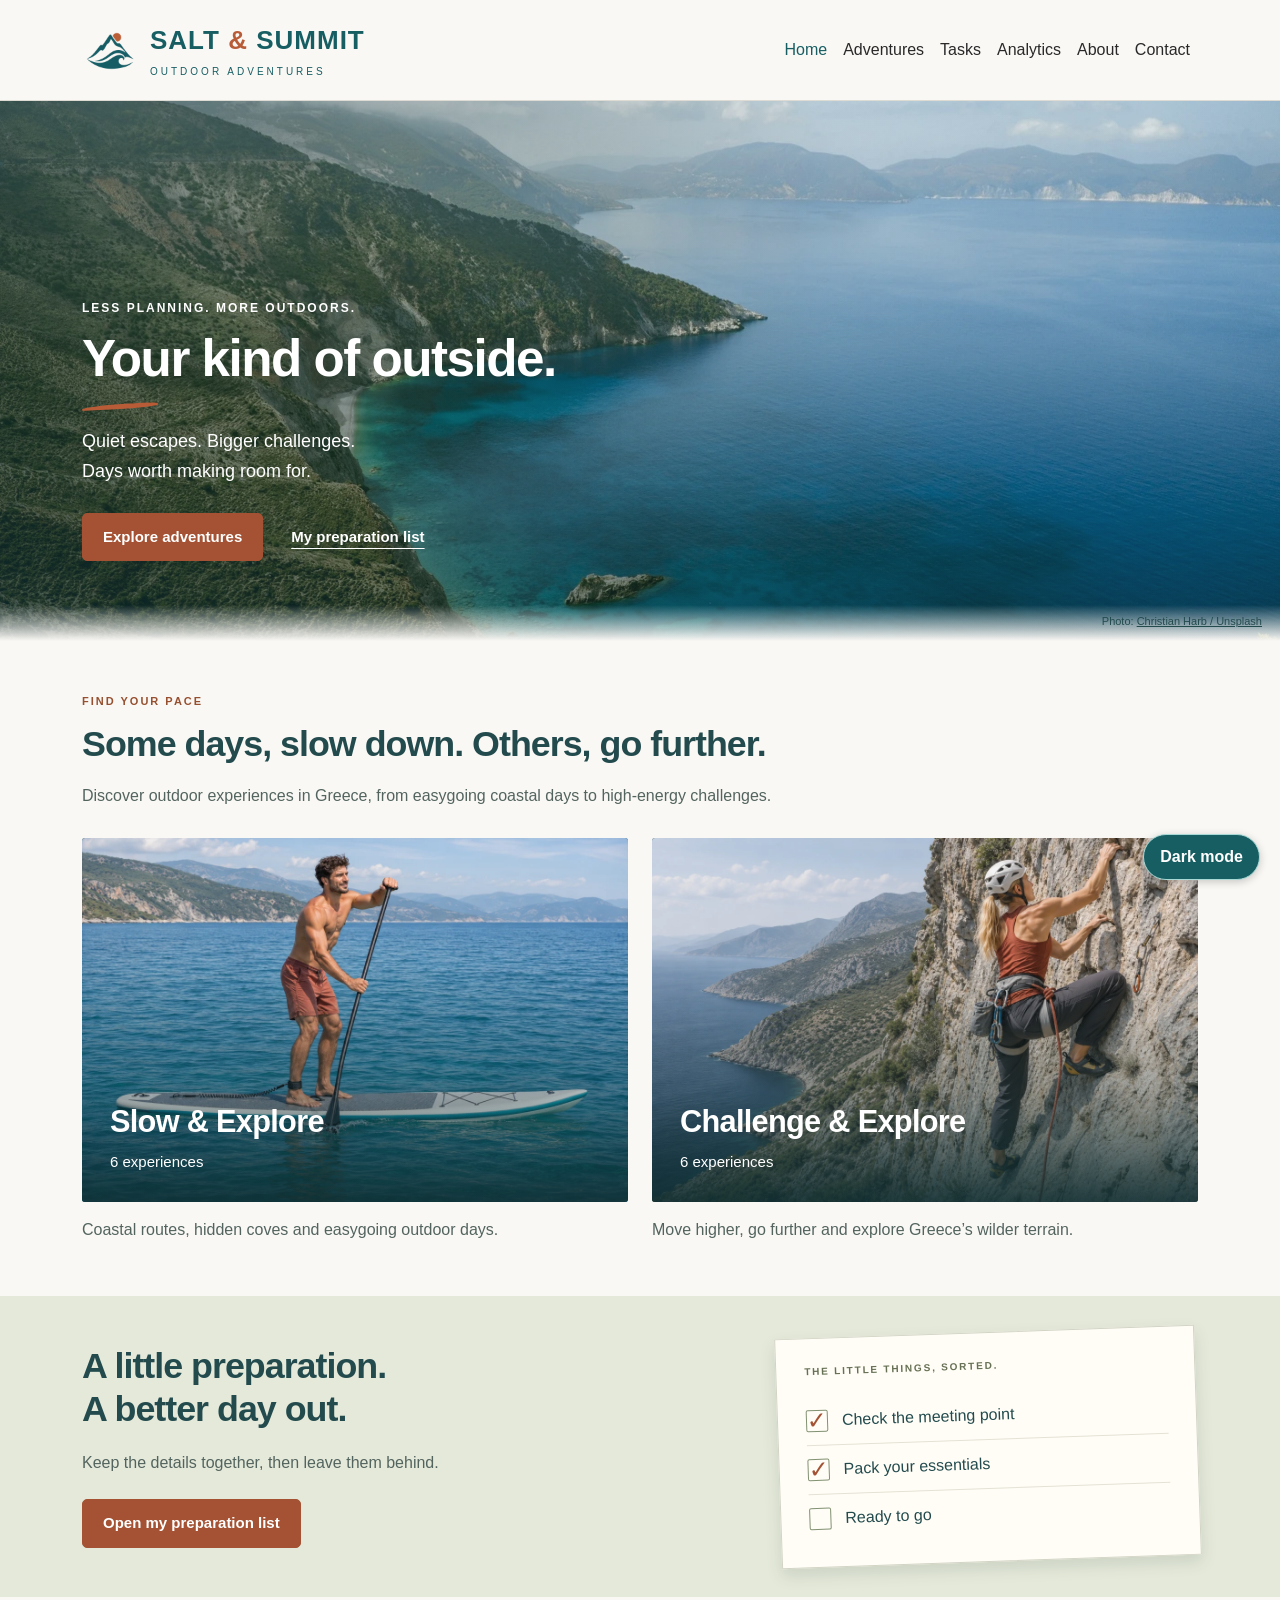
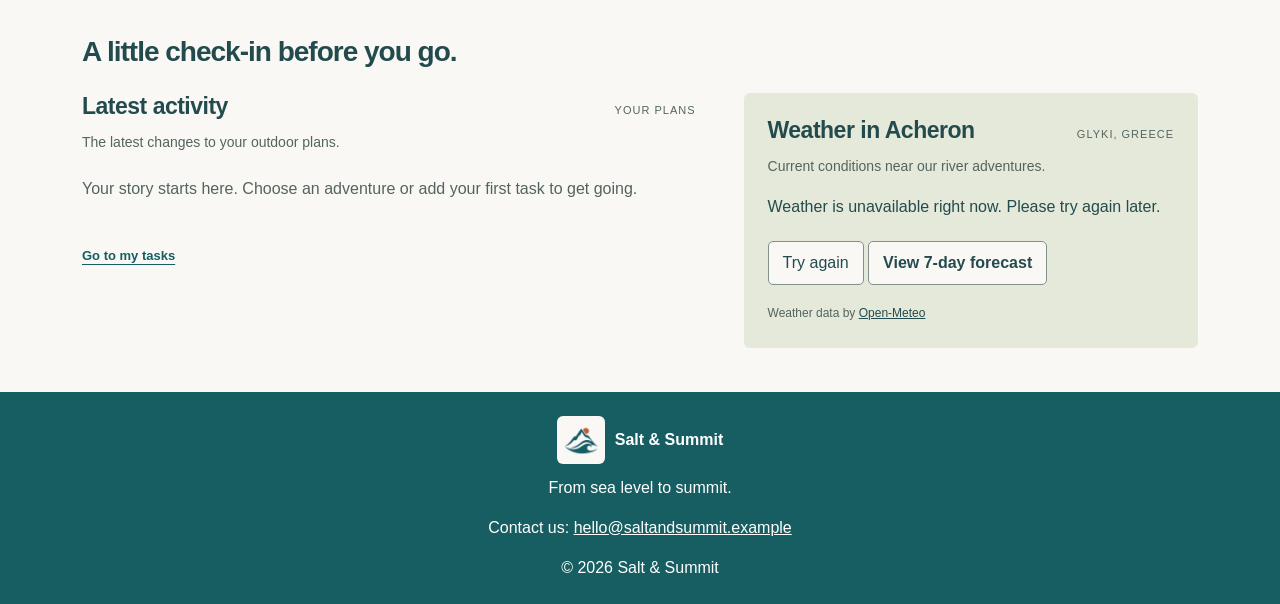
==== commit 46f12092: "Reorder navigation and refine Adventures hero" ====
--- a/index.html
+++ b/index.html
@@ -59,16 +59,17 @@
                             <a class="nav-link" href="tasks.html">Tasks</a>
                         </li>
                         <li class="nav-item">
-                            <a class="nav-link" href="about.html">About</a>
-                        </li>
-                        <li class="nav-item">
-                            <a class="nav-link" href="contact.html">Contact</a>
-                        </li>
-                        <li class="nav-item">
                             <a class="nav-link" href="analytics.html">
                                 Analytics
                             </a>
                         </li>
+                        <li class="nav-item">
+                            <a class="nav-link" href="about.html">About</a>
+                        </li>
+                        <li class="nav-item">
+                            <a class="nav-link" href="contact.html">Contact</a>
+                        </li>
+
 
                     </ul>
                 </div>
@@ -82,8 +83,14 @@
 
     <main class="home-page">
         <section class="home-hero" aria-labelledby="welcome-title">
-            <img class="home-hero-image" src="images/home-myrtos-coast.webp" width="1920" height="1280" fetchpriority="high"
-                alt="The rugged coastline near Myrtos Beach in Kefalonia, with blue sea and mountains">
+            <picture>
+                <source media="(max-width: 767.98px)"
+                    srcset="images/home-myrtos-coast-768.webp 768w, images/home-myrtos-coast-1152.webp 1152w"
+                    sizes="810px">
+                <img class="home-hero-image" src="images/home-myrtos-coast.webp" width="1920" height="1280"
+                    fetchpriority="high"
+                    alt="The rugged coastline near Myrtos Beach in Kefalonia, with blue sea and mountains">
+            </picture>
             <div class="container home-hero-content">
                 <p class="section-eyebrow">LESS PLANNING. MORE OUTDOORS.</p>
                 <h1 class="page-title-accent" id="welcome-title">Your kind of outside.</h1>
@@ -93,7 +100,8 @@
                     <a class="hero-secondary" href="tasks.html">My preparation list </a>
                 </div>
             </div>
-            <p class="home-photo-credit">Photo: <a href="https://unsplash.com/photos/xKzwZpbpYko">Christian Harb / Unsplash</a></p>
+            <p class="home-photo-credit">Photo: <a href="https://unsplash.com/photos/xKzwZpbpYko">Christian Harb /
+                    Unsplash</a></p>
         </section>
 
         <div class="container">
@@ -101,15 +109,23 @@
                 <div class="home-section-heading">
                     <p class="section-eyebrow">FIND YOUR PACE</p>
                     <h2 id="explore-title">Some days, slow down. Others, go further.</h2>
-                    <p>Discover outdoor experiences in Greece, from easygoing coastal days to high-energy challenges.</p>
+                    <p>Discover outdoor experiences in Greece, from easygoing coastal days to high-energy challenges.
+                    </p>
                 </div>
                 <div class="row g-4">
                     <div class="col-md-6">
                         <article class="home-collection">
                             <a class="home-photo-link" href="adventures.html?pace=slow">
-                                <img src="images/home-sup-matched.webp" width="1200" height="800" loading="lazy"
-                                    alt="An athletic man paddleboarding in open turquoise water, away from the distant shore">
-                                <div class="home-photo-caption"><h3>Slow &amp; Explore</h3><span>6 experiences </span></div>
+                                <picture>
+                                    <source media="(max-width: 767.98px)"
+                                        srcset="images/home-sup-matched-480.webp 480w, images/home-sup-matched-768.webp 768w"
+                                        sizes="(min-width: 576px) 516px, calc(100vw - 24px)">
+                                    <img src="images/home-sup-matched.webp" width="1200" height="800" loading="lazy"
+                                        alt="An athletic man paddleboarding in open turquoise water, away from the distant shore">
+                                </picture>
+                                <div class="home-photo-caption">
+                                    <h3>Slow &amp; Explore</h3><span>6 experiences </span>
+                                </div>
                             </a>
                             <p>Coastal routes, hidden coves and easygoing outdoor days.</p>
                         </article>
@@ -117,9 +133,17 @@
                     <div class="col-md-6">
                         <article class="home-collection">
                             <a class="home-photo-link" href="adventures.html?pace=challenge">
-                                <img src="images/home-climbing-matched.webp" width="1200" height="800" loading="lazy"
-                                    alt="An athletic blonde climber on a limestone rock face above the Greek coast">
-                                <div class="home-photo-caption"><h3>Challenge &amp; Explore</h3><span>6 experiences </span></div>
+                                <picture>
+                                    <source media="(max-width: 767.98px)"
+                                        srcset="images/home-climbing-matched-480.webp 480w, images/home-climbing-matched-768.webp 768w"
+                                        sizes="(min-width: 576px) 516px, calc(100vw - 24px)">
+                                    <img src="images/home-climbing-matched.webp" width="1200" height="800"
+                                        loading="lazy"
+                                        alt="An athletic blonde climber on a limestone rock face above the Greek coast">
+                                </picture>
+                                <div class="home-photo-caption">
+                                    <h3>Challenge &amp; Explore</h3><span>6 experiences </span>
+                                </div>
                             </a>
                             <p>Move higher, go further and explore Greece’s wilder terrain.</p>
                         </article>
@@ -135,7 +159,8 @@
                     <p>Keep the details together, then leave them behind.</p>
                     <a class="btn hero-primary" href="tasks.html">Open my preparation list </a>
                 </div>
-                <div class="home-checklist-preview" role="img" aria-label="Example preparation list: Check the meeting point and Pack your essentials are ticked; Ready to go is still to do.">
+                <div class="home-checklist-preview" role="img"
+                    aria-label="Example preparation list: Check the meeting point and Pack your essentials are ticked; Ready to go is still to do.">
                     <p class="home-checklist-label">THE LITTLE THINGS, SORTED.</p>
                     <ul aria-hidden="true">
                         <li><span class="preview-tick">✓</span>Check the meeting point</li>
@@ -147,44 +172,55 @@
         </section>
 
         <div class="container">
-        <div class="home-section-heading home-dashboard-heading">
-            <div><p class="section-eyebrow">A LITTLE CHECK-IN</p><h2>A little check-in before you go.</h2></div>
-        </div>
-        <div class="home-dashboard">
-            <section class="activity-section" aria-labelledby="activity-title">
-                <div class="home-panel-heading"><h2 id="activity-title">Latest activity</h2><span class="home-panel-label">YOUR PLANS</span></div>
-                <p class="home-panel-intro">The latest changes to your outdoor plans.</p>
-                <ul id="activity-list"></ul>
-                <p id="activity-empty">Your story starts here. Choose an adventure or add your first task to get going.</p>
-                <a class="collection-link" href="tasks.html">Go to my tasks </a>
-            </section>
-            <section class="activity-section home-weather" aria-labelledby="weather-title">
-                <div class="home-panel-heading"><h2 id="weather-title">Weather in Acheron</h2><span class="home-panel-label">GLYKI, GREECE</span></div>
-                <p class="home-panel-intro">Current conditions near our river adventures.</p>
-                <p id="weather-status" role="status">Loading weather…</p>
-                <div id="weather-details" hidden>
-                    <div class="weather-overview">
-                        <span id="weather-icon" class="weather-icon" aria-hidden="true"></span>
-                        <div>
-                            <p class="weather-temperature"><span class="visually-hidden">Temperature:</span><strong id="weather-temperature"></strong></p>
-                            <p id="weather-description" class="weather-description"></p>
+            <div class="home-section-heading home-dashboard-heading">
+                <div>
+                    <p class="section-eyebrow">A LITTLE CHECK-IN</p>
+                    <h2>A little check-in before you go.</h2>
+                </div>
+            </div>
+            <div class="home-dashboard">
+                <section class="activity-section" aria-labelledby="activity-title">
+                    <div class="home-panel-heading">
+                        <h2 id="activity-title">Latest activity</h2><span class="home-panel-label">YOUR PLANS</span>
+                    </div>
+                    <p class="home-panel-intro">The latest changes to your outdoor plans.</p>
+                    <ul id="activity-list"></ul>
+                    <p id="activity-empty">Your story starts here. Choose an adventure or add your first task to get
+                        going.</p>
+                    <a class="collection-link" href="tasks.html">Go to my tasks </a>
+                </section>
+                <section class="activity-section home-weather" aria-labelledby="weather-title">
+                    <div class="home-panel-heading">
+                        <h2 id="weather-title">Weather in Acheron</h2><span class="home-panel-label">GLYKI,
+                            GREECE</span>
+                    </div>
+                    <p class="home-panel-intro">Current conditions near our river adventures.</p>
+                    <p id="weather-status" role="status">Loading weather…</p>
+                    <div id="weather-details" hidden>
+                        <div class="weather-overview">
+                            <span id="weather-icon" class="weather-icon" aria-hidden="true"></span>
+                            <div>
+                                <p class="weather-temperature"><span class="visually-hidden">Temperature:</span><strong
+                                        id="weather-temperature"></strong></p>
+                                <p id="weather-description" class="weather-description"></p>
+                            </div>
                         </div>
-                    </div>
-                    <p class="weather-wind">Wind speed: <strong id="weather-wind"></strong></p>
-                </div>
-                <button id="weather-retry" class="home-weather-retry" type="button" hidden>Try again</button>
-                <button id="forecast-toggle" class="home-weather-retry forecast-toggle" type="button"
-                    aria-expanded="false" aria-controls="weekly-forecast">View 7-day forecast</button>
-                <section id="weekly-forecast" class="weekly-forecast" aria-labelledby="forecast-title" hidden>
-                    <h3 id="forecast-title">7-day forecast · Acheron</h3>
-                    <p class="forecast-note">Today and the next six days. Dates use local time in Greece.</p>
-                    <p id="forecast-status" role="status"></p>
-                    <ul id="forecast-days" class="forecast-days"></ul>
-                    <button id="forecast-retry" class="home-weather-retry" type="button" hidden>Try forecast again</button>
+                        <p class="weather-wind">Wind speed: <strong id="weather-wind"></strong></p>
+                    </div>
+                    <button id="weather-retry" class="home-weather-retry" type="button" hidden>Try again</button>
+                    <button id="forecast-toggle" class="home-weather-retry forecast-toggle" type="button"
+                        aria-expanded="false" aria-controls="weekly-forecast">View 7-day forecast</button>
+                    <section id="weekly-forecast" class="weekly-forecast" aria-labelledby="forecast-title" hidden>
+                        <h3 id="forecast-title">7-day forecast · Acheron</h3>
+                        <p class="forecast-note">Today and the next six days. Dates use local time in Greece.</p>
+                        <p id="forecast-status" role="status"></p>
+                        <ul id="forecast-days" class="forecast-days"></ul>
+                        <button id="forecast-retry" class="home-weather-retry" type="button" hidden>Try forecast
+                            again</button>
+                    </section>
+                    <p class="home-weather-source">Weather data by <a href="https://open-meteo.com/">Open-Meteo</a></p>
                 </section>
-                <p class="home-weather-source">Weather data by <a href="https://open-meteo.com/">Open-Meteo</a></p>
-            </section>
-        </div>
+            </div>
         </div>
     </main>
 
--- a/css/style.css
+++ b/css/style.css
@@ -957,6 +957,11 @@
     font-size: 12px;
 }
 
+.home-dashboard .home-weather-source a {
+    color: var(--home-ink);
+    text-decoration: underline;
+}
+
 .home-weather-retry {
     margin-top: 12px;
     padding: 7px 14px;
@@ -1163,7 +1168,7 @@
     background: #e7eee6;
 }
 
-.adventures-hero>img {
+.adventures-hero>picture>img {
     position: absolute;
     z-index: -2;
     inset: 0;
@@ -1178,7 +1183,11 @@
     position: absolute;
     z-index: -1;
     inset: 0;
-    background: linear-gradient(90deg, #faf8f5f5 0%, #faf8f5df 24%, #faf8f58c 43%, #faf8f500 68%);
+    background: linear-gradient(90deg,
+            rgb(244 238 228 / 50%) 0%,
+            rgb(244 238 228 / 35%) 24%,
+            rgb(244 238 228 / 12%) 43%,
+            rgb(244 238 228 / 0%) 50%);
 }
 
 .adventures-hero-copy {
@@ -1728,7 +1737,8 @@
         display: none;
     }
 
-    .adventures-hero>img {
+    .adventures-hero>picture>img {
+        display: block;
         position: static;
         z-index: auto;
         height: 200px;
@@ -3442,4 +3452,994 @@
     .analytics-route {
         max-width: 300px;
     }
+}
+
+/* About — people, purpose and a manually controlled feedback carousel. */
+.about-page {
+    --about-ink: #234b4e;
+    --about-muted: #53645f;
+    --about-soft: #e5e9da;
+    --about-paper: #fffdf8;
+    --about-line: #dcded3;
+    color: var(--about-ink);
+    font-size: 16px;
+    line-height: 1.75;
+}
+
+.about-introduction {
+    display: grid;
+    grid-template-columns: 1.1fr 1fr;
+    align-items: center;
+    gap: 52px;
+    padding: 48px 0 42px;
+}
+
+.about-introduction h1 {
+    color: var(--about-ink);
+    font-size: clamp(34px, 3.5vw, 46px);
+    font-weight: 700;
+    line-height: 1.12;
+    letter-spacing: -1.3px;
+}
+
+.about-introduction-copy>p:last-child {
+    max-width: 530px;
+    margin-bottom: 0;
+    color: var(--about-muted);
+}
+
+.about-introduction .about-lead {
+    margin: 24px 0 14px;
+    color: #a45233;
+    font-size: 20px;
+    font-weight: 700;
+}
+
+.about-landscape-art {
+    display: block;
+    width: 100%;
+    max-width: 480px;
+    height: auto;
+    justify-self: end;
+}
+
+.about-purpose {
+    padding: 32px 0 36px;
+    border-top: 1px solid var(--about-line);
+    border-bottom: 1px solid var(--about-line);
+}
+
+.about-page h2 {
+    color: var(--about-ink);
+    font-size: clamp(27px, 2.5vw, 34px);
+    line-height: 1.25;
+    letter-spacing: -.7px;
+    font-weight: 700;
+}
+
+.about-purpose h2 {
+    margin-bottom: 28px;
+}
+
+.about-feature {
+    height: 100%;
+    padding-right: 28px;
+}
+
+.about-purpose .col-md-4+.col-md-4 .about-feature {
+    padding-left: 28px;
+    border-left: 1px solid var(--about-line);
+}
+
+.about-feature img {
+    display: block;
+    margin-bottom: 16px;
+}
+
+.about-feature h3 {
+    margin-bottom: 12px;
+    color: #a45233;
+    font-size: 22px;
+    font-weight: 700;
+}
+
+.about-feature p {
+    margin: 0;
+    color: var(--about-muted);
+}
+
+.about-team {
+    padding: 42px 0 32px;
+}
+
+.about-team>h2 {
+    margin-bottom: 28px;
+}
+
+.about-person {
+    background: var(--about-paper);
+    border: 1px solid var(--about-line);
+    border-radius: 8px;
+    text-align: center;
+}
+
+.about-person .card-body {
+    display: flex;
+    flex-direction: column;
+    align-items: center;
+    padding: 28px 22px;
+}
+
+.about-avatar {
+    display: block;
+    width: 168px;
+    height: 168px;
+    max-width: 100%;
+    margin-bottom: 20px;
+    border-radius: 50%;
+    object-fit: cover;
+}
+
+.about-person h3 {
+    margin-bottom: 8px;
+    color: var(--about-ink);
+    font-size: 22px;
+    font-weight: 700;
+}
+
+.about-person-role {
+    margin-bottom: 14px;
+    color: #a45233;
+    font-size: 15px;
+    font-weight: 700;
+}
+
+.about-person-bio {
+    margin-bottom: 20px;
+    color: var(--about-muted);
+    font-size: 15px;
+}
+
+.about-instagram {
+    display: inline-flex;
+    align-items: center;
+    gap: 10px;
+    margin-top: auto;
+    color: var(--about-ink);
+    font-size: 15px;
+    text-underline-offset: 4px;
+}
+
+.about-instagram:hover {
+    color: #a45233;
+}
+
+.about-project-note {
+    margin: 16px 0 0;
+    color: var(--about-muted);
+    font-size: 12px;
+    line-height: 1.6;
+}
+
+.about-feedback {
+    padding: 36px 0 24px;
+    background: var(--about-soft);
+}
+
+.about-feedback h2 {
+    margin-bottom: 12px;
+}
+
+#feedback-carousel {
+    padding: 10px 60px 36px;
+}
+
+.about-testimonial {
+    min-height: 250px;
+    max-width: 850px;
+    margin: 0 auto;
+    padding: 22px 12px;
+    text-align: center;
+}
+
+.about-testimonial blockquote {
+    position: relative;
+    margin-bottom: 24px;
+    padding-top: 36px;
+}
+
+.about-testimonial blockquote::before {
+    content: "“";
+    position: absolute;
+    top: -28px;
+    left: 50%;
+    transform: translateX(-50%);
+    color: #a45233;
+    font-size: 86px;
+    line-height: 1;
+}
+
+.about-testimonial blockquote p {
+    margin: 0;
+    color: var(--about-ink);
+    font-size: clamp(21px, 2.1vw, 28px);
+    font-style: italic;
+    font-weight: 700;
+    line-height: 1.5;
+}
+
+.about-testimonial figcaption {
+    display: inline-flex;
+    align-items: center;
+    gap: 14px;
+    color: var(--about-ink);
+    text-align: left;
+}
+
+.about-testimonial figcaption strong,
+.about-testimonial figcaption>span>span {
+    display: block;
+}
+
+.about-testimonial figcaption>span>span {
+    color: var(--about-muted);
+    font-size: 14px;
+}
+
+.about-feedback-avatar {
+    display: inline-flex;
+    flex-shrink: 0;
+    align-items: center;
+    justify-content: center;
+    width: 48px;
+    height: 48px;
+    border: 1px solid #9da98e;
+    border-radius: 50%;
+    background: var(--about-paper);
+    color: var(--about-ink);
+    font-size: 15px;
+    font-weight: 700;
+}
+
+.about-carousel-control {
+    width: 40px;
+    height: 40px;
+    top: 44%;
+    border: 1px solid var(--about-ink);
+    border-radius: 50%;
+    opacity: 1;
+}
+
+.about-carousel-control .carousel-control-prev-icon,
+.about-carousel-control .carousel-control-next-icon {
+    width: 18px;
+    height: 18px;
+    filter: brightness(0);
+}
+
+.about-carousel-control:hover {
+    background: #ffffff66;
+}
+
+#feedback-carousel .carousel-indicators {
+    margin-bottom: 2px;
+}
+
+#feedback-carousel .carousel-indicators button {
+    width: 10px;
+    height: 10px;
+    margin: 0 6px;
+    border: 0;
+    border-radius: 50%;
+    background: #839477;
+    opacity: .6;
+}
+
+#feedback-carousel .carousel-indicators button.active {
+    background: #a45233;
+    opacity: 1;
+}
+
+.about-feedback-note {
+    margin: 12px 0 0;
+    color: var(--about-muted);
+    font-size: 12px;
+    text-align: center;
+}
+
+.about-invitation {
+    display: flex;
+    align-items: center;
+    justify-content: space-between;
+    gap: 28px;
+    padding-top: 36px;
+    padding-bottom: 36px;
+}
+
+.about-invitation h2 {
+    margin: 0;
+    font-size: 26px;
+}
+
+.about-explore-button {
+    flex-shrink: 0;
+    min-height: 48px;
+    padding: 12px 22px;
+    border: 1px solid #a45233;
+    background: #a45233;
+    color: #fff;
+    font-size: 15px;
+    font-weight: 700;
+}
+
+.about-explore-button:hover {
+    border-color: #884126;
+    background: #884126;
+    color: #fff;
+}
+
+.about-page a:focus-visible,
+.about-page button:focus-visible {
+    outline: 3px solid #b5643b;
+    outline-offset: 4px;
+}
+
+body.dark-mode .about-page {
+    --about-ink: #c5ded4;
+    --about-muted: #bfcfc6;
+    --about-soft: #2b3d36;
+    --about-paper: #223235;
+    --about-line: #496057;
+}
+
+body.dark-mode .about-lead,
+body.dark-mode .about-feature h3,
+body.dark-mode .about-person-role {
+    color: #efb08b;
+}
+
+body.dark-mode .about-feature img {
+    background: #efefe6;
+    border-radius: 8px;
+}
+
+body.dark-mode .about-landscape-art {
+    background: transparent;
+    border-radius: 0;
+}
+
+body.dark-mode .about-carousel-control .carousel-control-prev-icon,
+body.dark-mode .about-carousel-control .carousel-control-next-icon {
+    filter: none;
+}
+
+@media (max-width: 767.98px) {
+    .about-introduction {
+        grid-template-columns: 1fr;
+        gap: 26px;
+        padding: 30px 0;
+    }
+
+    .about-landscape-art {
+        max-width: 330px;
+        justify-self: center;
+    }
+
+    .about-introduction h1 {
+        font-size: 36px;
+    }
+
+    .about-purpose .col-md-4+.col-md-4 .about-feature {
+        padding-left: 0;
+        border-left: 0;
+    }
+
+    .about-feature {
+        padding-right: 0;
+    }
+
+    .about-avatar {
+        width: 148px;
+        height: 148px;
+    }
+
+    .about-invitation {
+        align-items: flex-start;
+        flex-direction: column;
+    }
+
+    #feedback-carousel {
+        padding: 10px 0 62px;
+    }
+
+    .about-testimonial {
+        min-height: 340px;
+        padding-right: 6px;
+        padding-left: 6px;
+    }
+
+    .about-carousel-control {
+        top: auto;
+        bottom: 5px;
+    }
+
+    #feedback-carousel .carousel-indicators {
+        right: 52px;
+        left: 52px;
+        margin-right: 0;
+        margin-left: 0;
+        margin-bottom: 16px;
+    }
+}
+
+/* Longer fictional team profiles and photographic feedback avatars. */
+.about-person-bio {
+    width: 100%;
+    text-align: left;
+    font-size: 16px;
+    line-height: 1.8;
+}
+
+.about-person-bio strong {
+    color: var(--about-ink);
+    font-weight: 700;
+}
+
+.about-person .about-instagram {
+    margin-top: auto;
+    padding-top: 8px;
+}
+
+.about-feedback-avatar {
+    display: block;
+    width: 64px;
+    height: 64px;
+    object-fit: cover;
+    border: 2px solid var(--about-paper);
+}
+
+.about-testimonial {
+    min-height: 290px;
+}
+
+@media (max-width: 767.98px) {
+    .about-testimonial {
+        min-height: 400px;
+    }
+}
+
+/* Keep the About introduction balanced across wide screens. */
+.about-introduction {
+    grid-template-columns: 1.15fr 1fr;
+    gap: 36px;
+}
+
+.about-landscape-art {
+    justify-self: center;
+    max-width: 520px;
+}
+
+@media (max-width: 767.98px) {
+    .about-introduction {
+        grid-template-columns: 1fr;
+        gap: 26px;
+    }
+
+    .about-landscape-art {
+        max-width: 330px;
+    }
+}
+
+/* About follows the approved presentation: compact team and photographic feedback. */
+.about-landscape-art {
+    max-width: 580px;
+}
+
+.about-purpose {
+    padding: 28px 24px;
+    background: var(--about-soft);
+    border: 0;
+    border-radius: 4px;
+}
+
+.about-team {
+    padding: 34px 0 24px;
+}
+
+.about-team>h2 {
+    margin-bottom: 24px;
+}
+
+.about-person {
+    border-radius: 3px;
+    background: transparent;
+}
+
+.about-person .card-body {
+    padding: 0 20px 18px;
+}
+
+.about-avatar {
+    width: 160px;
+    height: 160px;
+    margin: 0 auto -6px;
+    position: relative;
+    z-index: 1;
+}
+
+.about-person-heading {
+    align-self: stretch;
+    margin: 0 -20px 16px;
+    padding: 12px 10px 10px;
+    background: #d2dbc1;
+}
+
+.about-person-heading h3 {
+    margin-bottom: 3px;
+    font-size: 20px;
+}
+
+.about-person-heading .about-person-role {
+    margin: 0;
+    color: #234b4e;
+    font-size: 12px;
+    letter-spacing: .8px;
+    text-transform: uppercase;
+}
+
+.about-person-bio {
+    font-size: 15px;
+    line-height: 1.6;
+    margin-bottom: 14px;
+}
+
+.about-person .about-instagram {
+    font-size: 14px;
+    padding-top: 4px;
+}
+
+.about-project-note {
+    margin-top: 12px;
+}
+
+.about-feedback {
+    position: relative;
+    isolation: isolate;
+    overflow: hidden;
+    padding: 26px 0 16px;
+    background: #175e63;
+    --about-ink: #fff;
+    --about-muted: #fff;
+}
+
+.about-feedback::before {
+    content: "";
+    position: absolute;
+    z-index: -2;
+    inset: 0;
+    background: url('../images/about-feedback-panorama.webp') center / cover no-repeat;
+}
+
+/* Darkening is strongest behind the copy; the coastline stays visible at the sides. */
+.about-feedback::after {
+    content: "";
+    position: absolute;
+    z-index: -1;
+    inset: 0;
+    background: radial-gradient(ellipse at 50% 47%, rgba(9, 40, 43, .67) 0%, rgba(9, 40, 43, .48) 42%, rgba(9, 40, 43, .12) 85%);
+}
+
+.about-feedback>.container {
+    max-width: 1120px;
+}
+
+.about-feedback .section-eyebrow {
+    display: none;
+}
+
+.about-feedback h2 {
+    margin-bottom: 8px;
+    color: #fff;
+    text-align: center;
+    font-size: 28px;
+    text-shadow: 0 1px 4px #16383b;
+}
+
+.about-feedback #feedback-carousel {
+    padding: 0 56px 27px;
+}
+
+.about-feedback .about-testimonial {
+    min-height: 215px;
+    max-width: 780px;
+    padding: 12px 0 8px;
+}
+
+.about-feedback .about-testimonial blockquote {
+    margin-bottom: 16px;
+    padding-top: 10px;
+}
+
+.about-feedback .about-testimonial blockquote::before {
+    content: none;
+}
+
+.about-feedback .about-testimonial blockquote p {
+    color: #fff;
+    font-size: clamp(20px, 1.8vw, 25px);
+    line-height: 1.45;
+    text-shadow: 0 1px 4px #16383b;
+}
+
+.about-feedback .about-testimonial figcaption {
+    gap: 10px;
+    text-shadow: 0 1px 3px #16383b;
+}
+
+.about-feedback .about-feedback-avatar {
+    width: 52px;
+    height: 52px;
+    border-color: #fff;
+}
+
+.about-feedback .about-carousel-control {
+    top: 40%;
+    border-color: #fff;
+    background: #173f4326;
+}
+
+.about-feedback .about-carousel-control .carousel-control-prev-icon,
+.about-feedback .about-carousel-control .carousel-control-next-icon {
+    filter: none;
+}
+
+.about-feedback .about-carousel-control:hover {
+    background: #173f4370;
+}
+
+.about-feedback .about-carousel-control:focus-visible {
+    outline-color: #fff;
+}
+
+.about-feedback #feedback-carousel .carousel-indicators button {
+    background: #fff;
+    opacity: .5;
+}
+
+.about-feedback #feedback-carousel .carousel-indicators button.active {
+    opacity: 1;
+}
+
+.about-feedback-note {
+    margin-top: 7px;
+    text-shadow: 0 1px 3px #16383b;
+}
+
+.about-invitation {
+    justify-content: center;
+    flex-direction: column;
+    gap: 16px;
+    padding-top: 24px;
+    padding-bottom: 24px;
+    text-align: center;
+}
+
+.about-invitation h2 {
+    font-size: 26px;
+}
+
+body.dark-mode .about-person-heading {
+    background: #40574c;
+}
+
+body.dark-mode .about-person-heading .about-person-role {
+    color: #d7e5dc;
+}
+
+body.dark-mode .about-feedback {
+    --about-ink: #fff;
+    --about-muted: #fff;
+}
+
+@media (min-width: 768px) and (max-width: 991.98px) {
+    .about-person .card-body {
+        padding-right: 14px;
+        padding-left: 14px;
+    }
+
+    .about-person-heading {
+        margin-right: -14px;
+        margin-left: -14px;
+    }
+
+    .about-avatar {
+        width: 140px;
+        height: 140px;
+    }
+}
+
+@media (max-width: 767.98px) {
+    .about-landscape-art {
+        max-width: 440px;
+    }
+
+    .about-purpose {
+        padding: 24px 20px;
+    }
+
+    .about-avatar {
+        width: 150px;
+        height: 150px;
+    }
+
+    .about-feedback {
+        padding-top: 24px;
+    }
+
+    .about-feedback h2 {
+        font-size: 25px;
+    }
+
+    .about-feedback #feedback-carousel {
+        padding: 0 0 46px;
+    }
+
+    .about-feedback .about-testimonial {
+        min-height: 270px;
+        padding: 16px 8px 8px;
+    }
+
+    .about-feedback .about-carousel-control {
+        top: auto;
+        bottom: 1px;
+    }
+
+    .about-feedback #feedback-carousel .carousel-indicators {
+        margin-bottom: 13px;
+    }
+
+    .about-invitation {
+        align-items: center;
+    }
+}
+
+/* Match the approved mockup proportions rather than shrinking its portraits. */
+.about-team {
+    max-width: none;
+    margin: 0;
+}
+
+.about-team>.row {
+    max-width: 1104px;
+    margin-right: auto;
+    margin-left: auto;
+}
+
+.about-team>.about-project-note {
+    max-width: 1080px;
+    margin-right: auto;
+    margin-left: auto;
+}
+
+.about-team .about-person {
+    border: 0;
+    border-radius: 0;
+}
+
+.about-team .about-person .card-body {
+    padding: 0 18px 16px;
+    border: 1px solid var(--about-line);
+    border-top: 0;
+}
+
+.about-team .about-avatar {
+    width: 76%;
+    height: auto;
+    aspect-ratio: 1;
+    max-width: 240px;
+    margin-bottom: -7px;
+}
+
+.about-team .about-person-heading {
+    margin-right: -19px;
+    margin-left: -19px;
+}
+
+.about-team .about-person-bio {
+    font-size: 15px;
+    line-height: 1.6;
+}
+
+.about-team .about-person .card-body {
+    border: 0;
+}
+
+.about-team .about-person-bio {
+    margin-left: 0;
+    margin-right: 0;
+}
+
+.about-feedback {
+    max-width: 1320px;
+    width: calc(100% - 48px);
+    margin: 0 auto;
+    min-height: 0;
+    aspect-ratio: 3 / 1;
+    display: flex;
+    align-items: center;
+    padding: 24px 0 16px;
+}
+
+.about-feedback>.container {
+    width: 100%;
+}
+
+.about-feedback::before {
+    background-size: cover;
+}
+
+@media (max-width: 991.98px) {
+    .about-feedback {
+        aspect-ratio: auto;
+        min-height: 360px;
+    }
+}
+
+@media (max-width: 767.98px) {
+    .about-team .about-person {
+        max-width: 390px;
+        width: 100%;
+        margin: 0 auto;
+    }
+
+    .about-team .about-avatar {
+        max-width: 220px;
+    }
+
+    .about-feedback {
+        width: 100%;
+        min-height: 410px;
+        padding: 24px 8px 16px;
+    }
+
+    .about-feedback::before {
+        background-position: 55% center;
+    }
+}
+
+/* Rectangular team photographs align with each profile's name strip. */
+.about-team .about-avatar {
+    display: block;
+    width: calc(100% + 38px);
+    max-width: none;
+    height: auto;
+    aspect-ratio: 4 / 3;
+    flex-shrink: 0;
+    margin: 0 -19px;
+    border-radius: 4px 4px 0 0;
+    object-fit: cover;
+    object-position: center 35%;
+}
+
+@media (max-width: 767.98px) {
+    .about-team .about-avatar {
+        max-width: none;
+    }
+}
+
+/* Contact page */
+.contact-page {
+    --contact-ink: #234b4e;
+    --contact-paper: #fffdf8;
+    --contact-sage: #e9ece0;
+    --contact-line: #dbded2;
+    padding-top: clamp(30px, 5vw, 64px);
+    padding-bottom: clamp(36px, 5vw, 64px);
+    color: var(--contact-ink);
+}
+
+.contact-intro {
+    max-width: 620px;
+    margin-bottom: 32px;
+}
+
+.contact-intro h1 {
+    font-size: clamp(2rem, 4.5vw, 3rem);
+    font-weight: 700;
+}
+
+.contact-panel {
+    height: 100%;
+    padding: clamp(20px, 3vw, 32px);
+    background: var(--contact-paper);
+    border: 1px solid var(--contact-line);
+    border-radius: 8px;
+}
+
+.contact-panel h2 {
+    font-size: 1.5rem;
+    font-weight: 700;
+}
+
+.contact-panel .form-label {
+    font-weight: 600;
+}
+
+.contact-panel .form-control {
+    min-height: 44px;
+    border-color: var(--contact-line);
+}
+
+.contact-panel .form-control:focus {
+    border-color: #a45233;
+    box-shadow: 0 0 0 .2rem rgba(164, 82, 51, .2);
+}
+
+.contact-submit {
+    min-height: 44px;
+    background: #a45233;
+    color: #fff;
+    font-weight: 600;
+}
+
+.contact-submit:hover,
+.contact-submit:focus-visible {
+    background: #873f26;
+    color: #fff;
+}
+
+.contact-river {
+    background: var(--contact-sage);
+}
+
+.contact-map {
+    display: block;
+    width: 100%;
+    height: clamp(220px, 28vw, 320px);
+    border: 0;
+    border-radius: 4px;
+}
+
+body.dark-mode .contact-page {
+    --contact-ink: #e4efea;
+    --contact-paper: #243638;
+    --contact-sage: #2b3d36;
+    --contact-line: #637773;
+}
+
+body.dark-mode .contact-panel .form-control {
+    background: #182729;
+    color: var(--contact-ink);
+}
+
+@media (max-width: 767.98px) {
+    .about-feedback #feedback-carousel .carousel-indicators button {
+        display: grid;
+        place-items: center;
+        box-sizing: border-box;
+        width: 32px;
+        height: 32px;
+        margin: 0;
+        padding: 0;
+        background: transparent;
+    }
+
+    .about-feedback #feedback-carousel .carousel-indicators button::before {
+        content: "";
+        width: 10px;
+        height: 10px;
+        border-radius: 50%;
+        background: #fff;
+    }
+}
+
+@media (min-width: 768px) and (max-width: 991.98px) {
+    .adventures-hero p.adventures-hero-description {
+        max-width: 28ch;
+        text-wrap: balance;
+    }
+
+    .adventures-hero-description br {
+        display: none;
+    }
 }
